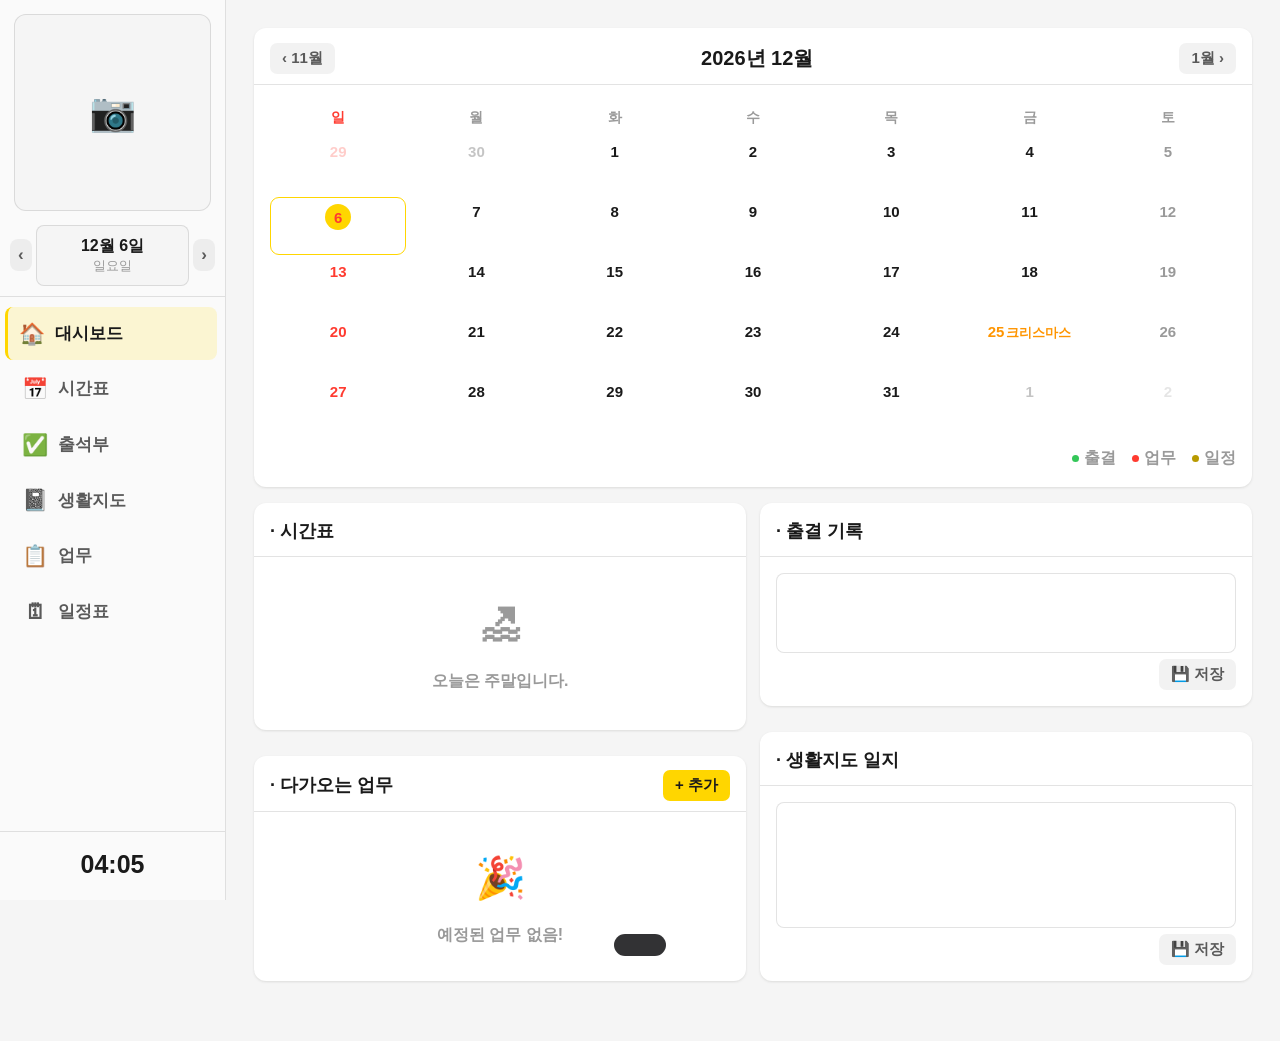
==== teacher-tool.html @ 1e80d4b2 "feat: teacher-tool 대시보드 개선 및 timetable 초기화 기능 추가 - teacher-tool.html: 무채색 + 노란 포인트 컬러 디자인 시스템 적용 - t" ====
<!DOCTYPE html>
<html lang="ko">
<head>
  <meta charset="UTF-8">
  <meta name="viewport" content="width=device-width, initial-scale=1.0">
  <title>선생님 도구 — 올인원 교사 업무 보조</title>
  <style>
    /* ═══ FONTS ═══ */
    @font-face {
      font-family: 'Binggrae';
      src: local('Binggrae Bold'), local('빙그레 Bold'), local('빙그레체 Bold');
      font-weight: 700; font-style: normal; font-display: swap;
    }

    /* ═══ RESET + BASE ═══ */
    *, *::before, *::after { box-sizing: border-box; margin: 0; padding: 0; }
    :root {
      --accent:      #FFD600;           /* vivid yellow — primary accent */
      --accent-dark: #B89A00;           /* darker yellow for text on light bg */
      --accent-text: #1A1A1A;           /* text on yellow background */
      --accent-mid:  rgba(255,214,0,0.16);
      --accent-soft: rgba(255,214,0,0.10);
      --ios-blue:   #007AFF;
      --ios-green:  #34C759;
      --ios-orange: #FF9500;
      --ios-red:    #FF3B30;
      --ios-purple: #AF52DE;
      --ios-teal:   #30B0C7;
      --ios-gray:   #8E8E93;
      --ios-gray2:  #AEAEB2;
      --ios-gray3:  #C7C7CC;
      --bg-page:    #F5F5F5;
      --bg-card:    #FFFFFF;
      --bg-sidebar: #FAFAFA;
      --bg-input:   rgba(0,0,0,0.05);
      --text-primary:   #1A1A1A;
      --text-secondary: #5A5A5A;
      --text-muted:     #9A9A9A;
      --border: rgba(0,0,0,0.11);
      --shadow-sm: 0 1px 3px rgba(55,53,47,0.08), 0 1px 2px rgba(55,53,47,0.05);
      --shadow-md: 0 4px 16px rgba(55,53,47,0.08), 0 1px 4px rgba(55,53,47,0.05);
      --shadow-lg: 0 8px 32px rgba(55,53,47,0.12), 0 2px 8px rgba(55,53,47,0.06);
      --radius-sm: 8px;
      --radius-md: 12px;
      --radius-lg: 16px;
      --transition: 0.2s ease;
      --sidebar-w: 226px;
      --font: 'HCGothicB', 'HCGothic', '한컴고딕', 'Malgun Gothic', sans-serif;
      --font-nav: 'Binggrae', 'Malgun Gothic', sans-serif;
    }
    body {
      font-family: var(--font); font-size: 18px; font-weight: 700;
      background: var(--bg-page); color: var(--text-primary);
      line-height: 1.6; -webkit-font-smoothing: antialiased;
      overflow-x: hidden;
    }

    /* ═══ LAYOUT ═══ */
    .tt-app { display: flex; min-height: 100vh; }

    /* ─── SIDEBAR ─── */
    .tt-sidebar {
      width: var(--sidebar-w); position: fixed; top: 0; left: 0;
      height: 100vh; background: var(--bg-sidebar);
      border-right: 1px solid var(--border);
      display: flex; flex-direction: column; z-index: 100; overflow-y: auto;
    }
    .tt-sidebar::-webkit-scrollbar { width: 4px; }
    .tt-sidebar::-webkit-scrollbar-thumb { background: var(--ios-gray3); border-radius: 2px; }

    /* ─── SIDEBAR PHOTO ─── */
    .tt-sidebar-photo-wrap { padding: 14px 14px 0; }
    .tt-sidebar-photo {
      width: 100%; aspect-ratio: 1/1;
      border-radius: var(--radius-md); overflow: hidden; cursor: pointer;
      background: var(--bg-page); border: 1.5px solid var(--border);
      display: flex; align-items: center; justify-content: center;
      transition: border-color var(--transition);
    }
    .tt-sidebar-photo:hover { border-color: rgba(255,214,0,0.7); }
    .tt-sidebar-photo img  { width: 100%; height: 100%; object-fit: cover; display: block; }
    .tt-sidebar-photo-ph   { font-size: 38px; user-select: none; }

    /* ─── SIDEBAR DATE NAV ─── */
    .tt-sidebar-date-wrap { padding:14px 10px 10px; border-bottom:1px solid var(--border); position:relative; }
    .tt-sidebar-date-row  { display:flex; align-items:center; gap:4px; }
    .tt-sidebar-date-pill {
      flex:1; text-align:center; padding:9px 4px; border-radius:var(--radius-sm);
      background:var(--bg-page); border:1.5px solid var(--border);
      cursor:pointer; user-select:none; font-size:16px; font-weight:700; line-height:1.4;
      transition:background var(--transition), border-color var(--transition);
    }
    .tt-sidebar-date-pill:hover { background:var(--accent-soft); border-color:rgba(255,214,0,0.6); }
    .tt-sidebar-date-pill .day-sub { font-size:13px; font-weight:400; color:var(--text-muted); display:block; }
    .tt-sidebar-today-btn {
      display:block; width:100%; margin-top:7px; padding:5px 0;
      text-align:center; font-size:14px; font-weight:700; color:var(--accent-text);
      border:none; background:var(--accent); cursor:pointer; font-family:var(--font);
      border-radius:var(--radius-sm); transition:filter var(--transition);
    }
    .tt-sidebar-today-btn:hover { filter:brightness(0.92); }

    .tt-nav { list-style: none; padding: 8px 0; flex: 1; }
    .tt-nav-item {
      display: flex; align-items: center; gap: 10px;
      padding: 10px 14px; margin: 2px 8px; border-radius: var(--radius-sm);
      cursor: pointer; font-size: 17px; font-weight: 700;
      font-family: var(--font-nav);
      color: var(--text-secondary); user-select: none;
      transition: background var(--transition), color var(--transition);
    }
    .tt-nav-item:hover { background: rgba(0,0,0,0.05); }
    .tt-nav-item.active { background: var(--accent-mid); color: var(--accent-text); font-weight: 700; border-left: 3px solid var(--accent); margin-left: 5px; padding-left: 11px; }
    .tt-nav-icon { font-size: 21px; width: 26px; text-align: center; flex-shrink: 0; font-family: sans-serif; }
    .tt-sidebar-footer {
      padding: 12px 16px; border-top: 1px solid var(--border);
      display: flex; flex-direction: column; gap: 4px;
    }
    .tt-clock { font-size: 25px; font-weight: 700; text-align: center; font-variant-numeric: tabular-nums; }
    .tt-today-badge { font-size: 15px; color: var(--text-muted); text-align: center; }

    /* ─── MAIN ─── */
    .tt-main {
      margin-left: var(--sidebar-w); flex: 1;
      padding: 28px 28px 60px; min-height: 100vh;
    }
    .tt-section { display: none; }
    .tt-section.active { display: block; animation: secIn 0.18s ease; }
    @keyframes secIn { from { opacity: 0; transform: translateY(8px); } to { opacity: 1; transform: none; } }

    /* ═══ TYPOGRAPHY ═══ */
    .tt-page-title { font-size: 31px; font-weight: 700; letter-spacing: -0.5px; margin-bottom: 4px; }
    .tt-page-sub   { font-size: 17px; color: var(--text-muted); margin-bottom: 22px; }

    /* ═══ CARDS ═══ */
    .tt-card { background: var(--bg-card); border-radius: var(--radius-md); box-shadow: var(--shadow-sm); overflow: hidden; }
    .tt-card + .tt-card { margin-top: 12px; }
    .tt-card-header {
      display: flex; align-items: center; justify-content: space-between;
      padding: 14px 16px 10px; border-bottom: 1px solid var(--border);
    }
    .tt-card-title { font-size: 18px; font-weight: 700; display: flex; align-items: center; gap: 6px; }
    .tt-card-body  { padding: 16px; }

    /* ─── STAT CARDS ─── */
    .tt-stat-grid { display: grid; grid-template-columns: repeat(4,1fr); gap: 12px; margin-bottom: 16px; }
    .tt-stat-card {
      background: var(--bg-card); border-radius: var(--radius-md);
      box-shadow: var(--shadow-sm); padding: 16px;
      position: relative; overflow: hidden;
    }
    .tt-stat-card::before {
      content: ''; position: absolute; top: 0; left: 0;
      width: 4px; height: 100%; background: var(--accent, var(--ios-blue));
      border-radius: 4px 0 0 4px;
    }
    .tt-stat-value { font-size: 33px; font-weight: 700; line-height: 1.1; }
    .tt-stat-label { font-size: 15px; color: var(--text-muted); margin-top: 4px; }

    /* ═══ GRIDS ═══ */
    .tt-grid-2 { display: grid; grid-template-columns: 1fr 1fr; gap: 14px; margin-bottom: 14px; }

    /* ═══ BUTTONS ═══ */
    .tt-btn {
      display: inline-flex; align-items: center; justify-content: center; gap: 5px;
      border: none; border-radius: var(--radius-sm); padding: 9px 18px;
      font-size: 17px; font-weight: 700; font-family: var(--font);
      cursor: pointer; white-space: nowrap; text-decoration: none;
      transition: filter var(--transition), transform 0.1s;
    }
    .tt-btn:hover  { filter: brightness(0.92); }
    .tt-btn:active { transform: scale(0.97); }
    .tt-btn--primary  { background: var(--accent);   color: var(--accent-text); }
    .tt-btn--danger   { background: var(--ios-red);  color: #fff; }
    .tt-btn--ghost    { background: var(--bg-input); color: var(--text-secondary); }
    .tt-btn--text     { background: transparent; color: var(--text-secondary); padding: 4px 8px; font-weight: 600; }
    .tt-btn--sm       { padding: 6px 12px; font-size: 15px; border-radius: 7px; }
    .tt-btn--icon     { padding: 7px 10px; border-radius: var(--radius-sm); }

    /* ═══ BADGES ═══ */
    .tt-badge { display: inline-flex; align-items: center; padding: 3px 10px; border-radius: 20px; font-size: 15px; font-weight: 700; }
    .tt-badge--blue   { background: var(--accent-mid); color: var(--accent-dark); }
    .tt-badge--green  { background: rgba(52,199,89,0.14); color: #1a7a36; }
    .tt-badge--orange { background: rgba(255,149,0,0.15); color: #8a4d00; }
    .tt-badge--red    { background: rgba(255,59,48,0.13); color: #b02020; }
    .tt-badge--gray   { background: rgba(142,142,147,0.15); color: #555; }
    .tt-badge--purple { background: rgba(175,82,222,0.13); color: #7030a8; }

    /* ═══ INPUTS ═══ */
    .tt-input, .tt-textarea, .tt-select {
      width: 100%; border: 1.5px solid var(--border); border-radius: var(--radius-sm);
      padding: 11px 14px; font-size: 18px; font-family: var(--font); font-weight: 700;
      color: var(--text-primary); background: var(--bg-card); outline: none;
      transition: border-color var(--transition), box-shadow var(--transition);
    }
    .tt-input:focus, .tt-textarea:focus, .tt-select:focus {
      border-color: var(--accent);
      box-shadow: 0 0 0 3px rgba(255,214,0,0.28);
    }
    .tt-textarea { resize: vertical; min-height: 80px; line-height: 1.6; }
    .tt-form-group { margin-bottom: 14px; }
    .tt-form-group:last-child { margin-bottom: 0; }
    .tt-form-label { display: block; font-size: 16px; font-weight: 700; color: var(--text-secondary); margin-bottom: 5px; }
    .tt-form-row   { display: flex; gap: 10px; }
    .tt-form-row .tt-form-group { flex: 1; }
    .tt-divider { border: none; border-top: 1px solid var(--border); margin: 14px 0; }

    /* ═══ EMPTY STATE ═══ */
    .tt-empty {
      display: flex; flex-direction: column; align-items: center;
      justify-content: center; gap: 10px; padding: 40px 20px;
      color: var(--text-muted); text-align: center;
    }
    .tt-empty-icon { font-size: 41px; }
    .tt-empty-text { font-size: 16px; line-height: 1.6; }

    /* ═══ TABLE ═══ */
    .tt-table { width: 100%; border-collapse: collapse; }
    .tt-table th, .tt-table td { padding: 11px 14px; text-align: left; border-bottom: 1px solid var(--border); font-size: 17px; }
    .tt-table th { font-weight: 700; color: var(--text-muted); font-size: 15px; text-transform: uppercase; letter-spacing: 0.4px; background: rgba(55,53,47,0.03); }
    .tt-table tbody tr:last-child td { border-bottom: none; }

    /* ═══ TOAST ═══ */
    .tt-toast {
      position: fixed; bottom: 24px; left: 50%;
      transform: translateX(-50%) translateY(80px);
      background: rgba(28,28,30,0.9); color: #fff;
      padding: 11px 26px; border-radius: 24px; font-size: 17px; font-weight: 700;
      transition: transform 0.28s cubic-bezier(0.34,1.56,0.64,1);
      z-index: 9999; pointer-events: none; white-space: nowrap;
      backdrop-filter: blur(10px);
    }
    .tt-toast.show    { transform: translateX(-50%) translateY(0); }
    .tt-toast.success { background: rgba(52,199,89,0.92); }
    .tt-toast.danger  { background: rgba(255,59,48,0.92); }

    /* ═══ MODAL ═══ */
    .tt-modal-overlay {
      position: fixed; inset: 0; background: rgba(0,0,0,0.45);
      display: flex; align-items: center; justify-content: center; z-index: 1000;
      backdrop-filter: blur(4px); animation: ovIn 0.15s ease;
    }
    @keyframes ovIn { from { opacity: 0; } to { opacity: 1; } }
    .tt-modal-box {
      background: var(--bg-card); border-radius: var(--radius-lg);
      width: min(92vw, 500px); max-height: 88vh; overflow-y: auto;
      box-shadow: var(--shadow-lg);
      animation: mIn 0.2s cubic-bezier(0.34,1.56,0.64,1);
    }
    @keyframes mIn { from { opacity:0; transform: scale(0.94) translateY(12px); } to { opacity:1; transform: none; } }
    .tt-modal-box::-webkit-scrollbar { width: 5px; }
    .tt-modal-box::-webkit-scrollbar-thumb { background: var(--ios-gray3); border-radius: 3px; }
    .tt-modal-head {
      display: flex; align-items: center; justify-content: space-between;
      padding: 18px 20px 14px; border-bottom: 1px solid var(--border);
      position: sticky; top: 0; background: var(--bg-card); z-index: 1;
      border-radius: var(--radius-lg) var(--radius-lg) 0 0;
    }
    .tt-modal-title { font-size: 20px; font-weight: 700; }
    .tt-modal-close {
      width: 28px; height: 28px; border-radius: 50%; border: none;
      background: var(--bg-input); color: var(--text-secondary);
      font-size: 17px; cursor: pointer; display: flex; align-items: center; justify-content: center;
      transition: background var(--transition); font-family: var(--font);
    }
    .tt-modal-close:hover { background: var(--ios-gray3); }
    .tt-modal-body { padding: 20px; }
    .tt-modal-foot {
      display: flex; gap: 8px; padding: 14px 20px;
      border-top: 1px solid var(--border);
      border-radius: 0 0 var(--radius-lg) var(--radius-lg);
      background: rgba(242,242,247,0.8);
    }
    .tt-modal-foot .tt-btn { flex: 1; padding: 10px; }

    /* ═══ DASHBOARD ═══ */
    .tt-dash-header {
      display: flex; align-items: flex-end; justify-content: space-between;
      margin-bottom: 22px; padding-bottom: 18px; border-bottom: 1px solid var(--border);
      flex-wrap: wrap; gap: 12px;
    }
    .tt-greeting     { font-size: 27px; font-weight: 700; margin-bottom: 3px; }
    .tt-date-str     { font-size: 17px; color: var(--text-muted); }
    .tt-dash-clock   { font-size: 45px; font-weight: 700; font-variant-numeric: tabular-nums; letter-spacing: -1px; }
    .tt-period-pills { display: flex; gap: 6px; flex-wrap: wrap; }
    .tt-period-pill  {
      display: flex; flex-direction: column; align-items: center;
      padding: 6px 10px; border-radius: 10px; background: var(--bg-page);
      min-width: 54px; gap: 2px; border: 1.5px solid var(--border);
      transition: all var(--transition);
    }
    .tt-period-pill.current { background: var(--accent); border-color: var(--accent); color: var(--accent-text); box-shadow: 0 2px 8px rgba(255,214,0,0.35); }
    .tt-period-pill.past    { opacity: 0.42; }
    .tt-period-num  { font-size: 16px; font-weight: 600; color: var(--text-muted); }
    .tt-period-pill.current .tt-period-num { color: rgba(255,255,255,0.75); }
    .tt-period-subj { font-size: 17px; font-weight: 700; }

    /* ─── DASHBOARD TIMETABLE GRID ─── */
    .tt-dash-tt { display: grid; grid-template-columns: repeat(7, 1fr); gap: 5px; }
    .tt-dash-tt-cell {
      display: flex; flex-direction: column; align-items: center; justify-content: center;
      padding: 8px 3px; border-radius: var(--radius-sm);
      background: var(--bg-page); border: 1.5px solid var(--border);
      gap: 4px; text-align: center; transition: all var(--transition); min-height: 76px;
    }
    .tt-dash-tt-cell.current { background: var(--accent); border-color: var(--accent); color: var(--accent-text); box-shadow: 0 2px 8px rgba(255,214,0,0.35); }
    .tt-dash-tt-cell.past    { opacity: 0.38; }
    .tt-dash-tt-num  { font-size: 13px; font-weight: 600; color: var(--text-muted); line-height: 1; }
    .tt-dash-tt-cell.current .tt-dash-tt-num { color: rgba(26,26,26,0.6); }
    .tt-dash-tt-subj { font-size: 15px; font-weight: 700; line-height: 1.2; word-break: keep-all; }
    .tt-week-cols   { display: grid; grid-template-columns: repeat(5,1fr); gap: 8px; }
    .tt-week-col    { background: var(--bg-page); border-radius: var(--radius-sm); padding: 8px; min-height: 60px; }
    .tt-week-col-lbl{ font-size: 14px; font-weight: 600; color: var(--text-muted); margin-bottom: 5px; text-align: center; }
    .tt-week-col.today .tt-week-col-lbl { color: var(--accent-dark); font-weight: 700; }
    .tt-ev-chip     { font-size: 14px; padding: 4px 8px; border-radius: 5px; margin-bottom: 3px; font-weight: 500; white-space: nowrap; overflow: hidden; text-overflow: ellipsis; }

    /* ─── MONTH NAV + CALENDAR ─── */
    .tt-month-nav { display:flex; align-items:center; justify-content:space-between; margin-bottom:12px; }
    .tt-month-nav-cur { font-size:20px; font-weight:700; }
    .tt-mcal-head { display:grid; grid-template-columns:repeat(5,1fr); gap:3px; margin-bottom:4px; }
    .tt-mcal-hdr  { text-align:center; font-size:14px; font-weight:700; color:var(--text-muted); padding:3px 0; }
    .tt-mcal-week { display:grid; grid-template-columns:repeat(5,1fr); gap:3px; margin-bottom:3px; }
    .tt-mcal-day  {
      aspect-ratio:1; display:flex; flex-direction:column; align-items:center; justify-content:center;
      border-radius:var(--radius-sm); border:1.5px solid transparent; cursor:pointer;
      background:var(--bg-page); gap:3px; transition:all 0.13s;
    }
    .tt-mcal-day:hover:not(.out-month):not(.holiday) { border-color:rgba(255,214,0,0.6); background:var(--accent-soft); }
    .tt-mcal-day.selected { border-color:var(--accent); background:var(--accent-mid); color:var(--accent-text); font-weight:700; }
    .tt-mcal-day.has-entry { background:rgba(52,199,89,0.14); }
    .tt-mcal-day.has-entry.selected { border-color:var(--ios-green); background:rgba(52,199,89,0.24); color:#186b32; }
    .tt-mcal-day.today:not(.selected) { border-color:var(--accent); }
    .tt-mcal-day.holiday { background:rgba(255,149,0,0.09); cursor:default; }
    .tt-mcal-day.holiday:hover { border-color:transparent; }
    .tt-mcal-day.out-month { background:transparent; border-color:transparent; cursor:default; }
    .tt-mcal-day.out-month:hover { background:transparent; border-color:transparent; }
    .tt-mcal-day-num  { font-size:16px; font-weight:600; line-height:1; }
    .tt-mcal-hol-txt  { font-size:12px; color:var(--ios-orange); font-weight:500; }
    .tt-mcal-dot      { width:6px; height:6px; border-radius:50%; background:var(--ios-green); }
    .tt-mcal-day.has-entry.selected .tt-mcal-dot { background:#186b32; }
    .tt-mcal-summary  { font-size:14px; color:var(--text-muted); margin-top:6px; text-align:right; }

    /* ─── DASH DATE PICKER ─── */
    .tt-dash-date-nav  { display:flex; align-items:center; gap:8px; position:relative; }
    .tt-dash-date-pill {
      display:inline-flex; align-items:center; gap:5px;
      padding:6px 14px; border-radius:20px; border:1.5px solid var(--border);
      background:var(--bg-card); font-size:17px; font-weight:700;
      cursor:pointer; user-select:none; box-shadow:var(--shadow-sm);
      transition:background var(--transition);
    }
    .tt-dash-date-pill:hover { background:var(--bg-page); }
    .tt-minical {
      position:absolute; top:calc(100% + 8px); left:50%; transform:translateX(-50%);
      background:var(--bg-card); border-radius:var(--radius-md);
      box-shadow:var(--shadow-lg); padding:14px 12px; z-index:500; min-width:264px;
      border:1px solid var(--border); animation:mIn 0.15s ease;
    }
    .tt-minical-hdr  { display:flex; align-items:center; justify-content:space-between; margin-bottom:10px; }
    .tt-minical-month{ font-size:17px; font-weight:700; }
    .tt-minical-grid { display:grid; grid-template-columns:repeat(7,1fr); gap:2px; }
    .tt-minical-wday { font-size:13px; font-weight:600; color:var(--text-muted); text-align:center; padding:4px 0; }
    .tt-minical-wday:first-child { color:var(--ios-red); }
    .tt-minical-wday:last-child  { color:var(--text-muted); }
    .tt-minical-day  {
      aspect-ratio:1; display:flex; align-items:center; justify-content:center;
      border-radius:50%; cursor:pointer; font-size:15px; font-weight:500;
      transition:background 0.12s;
    }
    .tt-minical-day:hover:not(.tm-today):not(.mc-sel) { background:var(--bg-page); }
    .tt-minical-day.tm-today { background:var(--accent); color:var(--accent-text) !important; }
    .tt-minical-day.mc-sel:not(.tm-today) { background:var(--accent-mid); color:var(--accent-dark); font-weight:700; }
    .tt-minical-day.other-m { opacity:0.38; }
    .tt-minical-day.day-sun { color:var(--ios-red); }
    .tt-minical-day.day-sat { color:var(--text-muted); }

    /* ═══ DASHBOARD MONTH CALENDAR ═══ */
    .tt-dash-cal-head { display:grid; grid-template-columns:repeat(7,1fr); gap:2px; margin-bottom:4px; }
    .tt-dash-cal-wday { text-align:center; font-size:14px; font-weight:700; color:var(--text-muted); padding:5px 0; }
    .tt-dash-cal-wday:first-child { color:var(--ios-red); }
    .tt-dash-cal-wday:last-child  { color:var(--text-muted); }
    .tt-dash-cal-body { display:grid; grid-template-columns:repeat(7,1fr); gap:2px; }
    .tt-dash-cal-day  {
      min-height:58px; padding:6px 4px; border-radius:9px; cursor:pointer;
      border:1.5px solid transparent; transition:all 0.12s;
      display:flex; flex-direction:column; align-items:center; gap:3px;
    }
    .tt-dash-cal-day:hover:not(.other-month) { background:rgba(0,0,0,0.04); border-color:rgba(0,0,0,0.10); }
    .tt-dash-cal-day.today { border-color:var(--accent); }
    .tt-dash-cal-day.today .tt-dash-cal-num { background:var(--accent); color:var(--accent-text); border-radius:50%; width:26px; height:26px; display:inline-flex; align-items:center; justify-content:center; }
    .tt-dash-cal-day.selected:not(.today) { background:var(--accent-mid); border-color:rgba(255,214,0,0.55); }
    .tt-dash-cal-day.other-month { opacity:0.25; cursor:default; }
    .tt-dash-cal-day.holiday .tt-dash-cal-num { color:var(--ios-orange); }
    .tt-dash-cal-day.day-sun .tt-dash-cal-num { color:var(--ios-red); }
    .tt-dash-cal-day.day-sat .tt-dash-cal-num { color:var(--text-muted); }
    .tt-dash-cal-num  { font-size:15px; font-weight:700; line-height:1; }
    .tt-dash-cal-hol  { font-size:13px; color:var(--ios-orange); margin-left:2px; }
    .tt-dash-cal-dots { display:flex; gap:3px; align-items:center; }
    .tt-dash-cal-dot  { width:7px; height:7px; border-radius:50%; flex-shrink:0; }
    .dot-att   { background:var(--ios-green); }
    .dot-duty  { background:var(--ios-red); }
    .dot-ev    { background:var(--accent-dark); }
    .tt-dash-cal-legend { display:flex; gap:16px; margin-top:10px; font-size:16px; color:var(--text-muted); justify-content:flex-end; align-items:center; }
    .tt-dash-cal-legend > span { display:flex; align-items:center; gap:5px; }

    /* ═══ TIMETABLE ═══ */
    .tt-tt-grid { width: 100%; border-collapse: collapse; }
    .tt-tt-grid th, .tt-tt-grid td { border: 1px solid var(--border); padding: 9px 7px; text-align: center; font-size: 16px; font-weight: 600; }
    .tt-tt-grid th   { background: #1a3a5c; color: #fff; font-size: 15px; }
    .tt-tt-grid .tt-tt-period { background: rgba(0,0,0,0.03); color: var(--text-secondary); font-size: 14px; width: 64px; font-weight: 500; }
    .tt-tt-grid td.hol { background: #FFF9C4; }
    .tt-tt-grid th.hol { background: #d4af30; color: #3a2800; }
    .tt-tt-grid th.cur { background: #1a3a5c !important; }

    /* ═══ ATTENDANCE ═══ */
    .tt-att-nav { display: flex; align-items: center; gap: 12px; margin-bottom: 16px; }
    .tt-att-date-display { font-size: 20px; font-weight: 700; flex: 1; text-align: center; }
    .tt-att-summary { display: flex; gap: 10px; margin-bottom: 16px; flex-wrap: wrap; }
    .tt-att-stat { background: var(--bg-card); border-radius: var(--radius-sm); padding: 10px 14px; box-shadow: var(--shadow-sm); text-align: center; flex: 1; min-width: 60px; }
    .tt-att-stat-val { font-size: 25px; font-weight: 700; }
    .tt-att-stat-lbl { font-size: 14px; color: var(--text-muted); }
    .tt-att-row { display: flex; align-items: center; gap: 10px; padding: 9px 0; border-bottom: 1px solid var(--border); }
    .tt-att-row:last-child { border-bottom: none; }
    .tt-att-num  { width: 28px; height: 28px; border-radius: 50%; background: var(--bg-page); display: flex; align-items: center; justify-content: center; font-size: 14px; font-weight: 700; color: var(--text-muted); flex-shrink: 0; }
    .tt-att-name { flex: 1; font-weight: 600; font-size: 17px; }
    .tt-att-btns { display: flex; gap: 4px; flex-wrap: wrap; }
    .tt-att-btn  {
      padding: 6px 11px; border-radius: 7px; border: 1.5px solid var(--border);
      font-size: 15px; font-weight: 600; cursor: pointer; background: var(--bg-card);
      color: var(--text-muted); font-family: var(--font); transition: all 0.15s;
    }
    .tt-att-btn:hover { filter: brightness(0.93); }
    .tt-att-btn.att-present { border-color: var(--ios-green);  background: rgba(52,199,89,0.1);  color: #1a7a36; }
    .tt-att-btn.att-late    { border-color: var(--ios-orange); background: rgba(255,149,0,0.1);  color: #8a4d00; }
    .tt-att-btn.att-early   { border-color: var(--ios-teal);   background: rgba(48,176,199,0.1); color: #0a6575; }
    .tt-att-btn.att-absent  { border-color: var(--ios-red);    background: rgba(255,59,48,0.1);  color: #b02020; }
    .tt-stu-mgr { background: var(--bg-page); border-radius: var(--radius-md); padding: 16px; margin-top: 14px; border: 1.5px solid var(--border); }
    .tt-stu-mgr-head { display: flex; justify-content: space-between; align-items: center; margin-bottom: 12px; font-size: 17px; font-weight: 700; }

    /* ═══ LIFE GUIDANCE ═══ */
    .tt-lg-layout { display: flex; gap: 14px; min-height: calc(100vh - 200px); }
    .tt-lg-datesidebar { width: 178px; flex-shrink: 0; background: var(--bg-card); border-radius: var(--radius-md); box-shadow: var(--shadow-sm); overflow-y: auto; max-height: calc(100vh - 200px); }
    .tt-lg-datesidebar::-webkit-scrollbar { width: 4px; }
    .tt-lg-datesidebar::-webkit-scrollbar-thumb { background: var(--ios-gray3); border-radius: 2px; }
    .tt-lg-main { flex: 1; display: flex; flex-direction: column; gap: 12px; }
    .tt-lg-date-item { padding: 10px 14px; cursor: pointer; font-size: 16px; border-bottom: 1px solid var(--border); transition: background var(--transition); color: var(--text-secondary); }
    .tt-lg-date-item:hover { background: rgba(0,0,0,0.04); }
    .tt-lg-date-item.active { background: var(--accent-mid); color: var(--accent-dark); font-weight: 600; }
    .tt-lg-date-item.has-entry { color: var(--text-primary); font-weight: 600; }
    .tt-lg-date-preview { font-size: 16px; color: var(--text-muted); margin-top: 2px; font-weight: 400; white-space: nowrap; overflow: hidden; text-overflow: ellipsis; }
    .tt-lg-editor { flex: 1; background: var(--bg-card); border-radius: var(--radius-md); box-shadow: var(--shadow-sm); padding: 18px; display: flex; flex-direction: column; }
    .tt-lg-date-hdr { font-size: 19px; font-weight: 700; margin-bottom: 12px; }
    .tt-lg-ta {
      flex: 1; width: 100%; border: 1.5px solid var(--border); border-radius: var(--radius-sm);
      padding: 15px 17px; font-size: 19px; font-family: var(--font); font-weight: 700; line-height: 1.85;
      resize: vertical; min-height: 260px; background: var(--bg-page); outline: none;
      transition: border-color var(--transition), box-shadow var(--transition);
    }
    .tt-lg-ta:focus { border-color: var(--accent); background: var(--bg-card); box-shadow: 0 0 0 3px rgba(255,214,0,0.28); }
    .tt-lg-chars { font-size: 14px; color: var(--text-muted); text-align: right; margin-top: 4px; }
    .tt-lg-chips { display: flex; gap: 6px; flex-wrap: wrap; padding: 8px 0 0; }
    .tt-lg-chip { padding: 5px 12px; border-radius: 14px; font-size: 15px; font-weight: 600; background: var(--accent-mid); color: var(--accent-dark); cursor: pointer; border: none; font-family: var(--font); transition: background var(--transition); }
    .tt-lg-chip:hover { background: rgba(255,214,0,0.28); }

    /* ═══ DUTIES ═══ */
    .tt-view-pills { display: flex; gap: 6px; margin-bottom: 16px; }
    .tt-view-pill { padding: 8px 20px; border-radius: 20px; font-size: 17px; font-weight: 700; cursor: pointer; border: 1.5px solid var(--border); background: var(--bg-card); color: var(--text-muted); transition: all 0.15s; font-family: var(--font); }
    .tt-view-pill.active { background: var(--accent); border-color: var(--accent); color: var(--accent-text); }
    .tt-task-card { background: var(--bg-card); border-radius: var(--radius-md); box-shadow: var(--shadow-sm); padding: 14px 16px; margin-bottom: 10px; display: flex; align-items: flex-start; gap: 12px; transition: box-shadow var(--transition); }
    .tt-task-card:hover { box-shadow: var(--shadow-md); }
    .tt-task-card.done { opacity: 0.52; }
    .tt-task-card.done .tt-task-title { text-decoration: line-through; color: var(--text-muted); }
    .tt-task-check { width: 22px; height: 22px; border-radius: 50%; border: 2px solid var(--ios-gray3); flex-shrink: 0; margin-top: 1px; cursor: pointer; display: flex; align-items: center; justify-content: center; transition: all 0.15s; background: #fff; }
    .tt-task-card.done .tt-task-check { background: var(--ios-green); border-color: var(--ios-green); }
    .tt-task-body { flex: 1; }
    .tt-task-title  { font-size: 18px; font-weight: 700; margin-bottom: 3px; }
    .tt-task-detail { font-size: 16px; color: var(--text-muted); margin-bottom: 6px; line-height: 1.5; }
    .tt-task-meta   { display: flex; gap: 6px; align-items: center; flex-wrap: wrap; }
    .tt-task-actions{ display: flex; gap: 4px; flex-shrink: 0; }
    .tt-weekly-grid { display: grid; grid-template-columns: repeat(5,1fr); gap: 10px; }
    .tt-weekly-col  { background: var(--bg-card); border-radius: var(--radius-md); box-shadow: var(--shadow-sm); padding: 12px; min-height: 180px; }
    .tt-weekly-col-hdr { font-size: 15px; font-weight: 700; text-align: center; padding-bottom: 8px; border-bottom: 1px solid var(--border); margin-bottom: 8px; color: var(--text-secondary); }
    .tt-weekly-col.today .tt-weekly-col-hdr { color: var(--accent-dark); }
    .tt-weekly-task { font-size: 15px; padding: 6px 9px; border-radius: 6px; margin-bottom: 5px; cursor: pointer; line-height: 1.4; font-weight: 500; }
    .tt-weekly-nav  { display: flex; align-items: center; gap: 14px; margin-bottom: 14px; }
    .tt-weekly-range{ font-size: 18px; font-weight: 700; }

    /* ═══ SCHEDULE ═══ */
    .tt-cal-nav { display: flex; align-items: center; gap: 12px; }
    .tt-cal-month { font-size: 23px; font-weight: 700; }
    .tt-cal-weekdays { display: grid; grid-template-columns: repeat(7,1fr); text-align: center; font-size: 14px; font-weight: 600; color: var(--text-muted); margin-bottom: 4px; }
    .tt-cal-weekdays span:first-child { color: var(--ios-red); }
    .tt-cal-weekdays span:last-child  { color: var(--text-muted); }
    .tt-cal-grid { display: grid; grid-template-columns: repeat(7,1fr); gap: 2px; }
    .tt-cal-day { min-height: 78px; background: var(--bg-card); border-radius: var(--radius-sm); padding: 6px 6px 4px; cursor: pointer; transition: box-shadow var(--transition); border: 1.5px solid transparent; }
    .tt-cal-day:hover { box-shadow: var(--shadow-sm); border-color: rgba(0,0,0,0.1); }
    .tt-cal-day.other-month { opacity: 0.38; }
    .tt-cal-day.today { border-color: var(--accent); }
    .tt-cal-day-num { font-size: 16px; font-weight: 600; margin-bottom: 4px; }
    .tt-cal-day.today .tt-cal-day-num { background: var(--accent); color: var(--accent-text); border-radius: 50%; width: 26px; height: 26px; display: inline-flex; align-items: center; justify-content: center; }
    .tt-cal-day.day-sun .tt-cal-day-num { color: var(--ios-red); }
    .tt-cal-day.day-sat .tt-cal-day-num { color: var(--text-muted); }
    .ev-blue   { background: rgba(0,122,255,0.12); color: #004fa3; }
    .ev-green  { background: rgba(52,199,89,0.15); color: #186b32; }
    .ev-orange { background: rgba(255,149,0,0.15); color: #7a4200; }
    .ev-red    { background: rgba(255,59,48,0.12); color: #8b0000; }
    .ev-purple { background: rgba(175,82,222,0.13); color: #5c1a88; }
    .ev-teal   { background: rgba(48,176,199,0.15); color: #0a6070; }
    .ev-gray   { background: rgba(142,142,147,0.15); color: #555; }

    /* ═══ RESPONSIVE ═══ */
    @media (max-width: 900px) {
      .tt-stat-grid { grid-template-columns: repeat(2,1fr); }
      .tt-grid-2    { grid-template-columns: 1fr; }
      .tt-weekly-grid { grid-template-columns: repeat(2,1fr); }
    }
    @media (max-width: 640px) {
      :root { --sidebar-w: 60px; }
      .tt-nav-label, .tt-today-badge { display: none; }
      .tt-nav-item { justify-content: center; padding: 12px 0; }
      .tt-clock    { font-size: 14px; }
      .tt-sidebar-date-wrap { padding: 10px 4px 8px; }
      .tt-sidebar-date-row { gap: 2px; }
      .tt-sidebar-date-pill { font-size: 12px; padding: 5px 2px; }
      .tt-sidebar-date-pill .day-sub { display: none; }
      .tt-sidebar-today-btn { font-size: 11px; }
      .tt-main  { padding: 14px; }
      .tt-stat-grid { grid-template-columns: repeat(2,1fr); }
      .tt-lg-layout { flex-direction: column; }
      .tt-lg-datesidebar { width: 100%; max-height: 140px; }
      .tt-weekly-grid { grid-template-columns: 1fr 1fr; }
      .tt-cal-day { min-height: 52px; }
    }
  </style>
</head>
<body>
<div class="tt-app">

  <!-- ═══ SIDEBAR ═══ -->
  <nav class="tt-sidebar">
    <div id="sidebarPhotoArea"></div>
    <div id="sidebarDateNav"></div>
    <ul class="tt-nav" id="navList">
      <li class="tt-nav-item active" data-section="dashboard">
        <span class="tt-nav-icon">🏠</span><span class="tt-nav-label">대시보드</span>
      </li>
      <li class="tt-nav-item" data-section="timetable">
        <span class="tt-nav-icon">📅</span><span class="tt-nav-label">시간표</span>
      </li>
      <li class="tt-nav-item" data-section="attendance">
        <span class="tt-nav-icon">✅</span><span class="tt-nav-label">출석부</span>
      </li>
      <li class="tt-nav-item" data-section="lifeguide">
        <span class="tt-nav-icon">📓</span><span class="tt-nav-label">생활지도</span>
      </li>
      <li class="tt-nav-item" data-section="duties">
        <span class="tt-nav-icon">📋</span><span class="tt-nav-label">업무</span>
      </li>
      <li class="tt-nav-item" data-section="schedule">
        <span class="tt-nav-icon">🗓</span><span class="tt-nav-label">일정표</span>
      </li>
    </ul>
    <div class="tt-sidebar-footer">
      <div class="tt-clock" id="sidebarClock"></div>
      <div class="tt-today-badge" id="sidebarDate"></div>
    </div>
  </nav>

  <!-- ═══ MAIN ═══ -->
  <main class="tt-main">
    <section id="sec-dashboard"  class="tt-section active"><div id="dash-root"></div></section>
    <section id="sec-timetable"  class="tt-section"><div id="tt-root"></div></section>
    <section id="sec-attendance" class="tt-section"><div id="att-root"></div></section>
    <section id="sec-lifeguide"  class="tt-section"><div id="lg-root"></div></section>
    <section id="sec-duties"     class="tt-section"><div id="duties-root"></div></section>
    <section id="sec-schedule"   class="tt-section"><div id="sched-root"></div></section>
  </main>
</div>

<!-- ═══ MODAL ═══ -->
<div class="tt-modal-overlay" id="modalOverlay" style="display:none" onclick="onOverlayBg(event)">
  <div class="tt-modal-box" id="modalBox"></div>
</div>

<div class="tt-toast" id="toast"></div>

<script>
// ═══════════════════════════════════════════════
//  CONSTANTS
// ═══════════════════════════════════════════════
const PERIODS     = ['1교시','2교시','3교시','4교시','5교시','6교시','7교시'];
const DAY_SHORT   = ['월','화','수','목','금'];
const DAY_FULL    = ['일','월','화','수','목','금','토'];
const EVENT_COLORS= ['blue','green','orange','red','purple','teal'];
const PRI_LABEL   = { high:'높음', normal:'보통', low:'낮음' };

const PERIOD_TIMES = [
  { s:'08:30', e:'09:30' }, { s:'09:30', e:'10:25' }, { s:'10:25', e:'11:20' },
  { s:'11:20', e:'12:15' }, { s:'12:15', e:'14:05' }, { s:'14:05', e:'15:00' },
  { s:'15:00', e:'15:55' },
];

const HOLIDAYS = {
  '2026-10-09':'한글날', '2026-12-25':'크리스마스', '2027-01-01':'신정',
};

const WEEKS = [
  { label:'8월 1주', dates:['2026-08-17','2026-08-18','2026-08-19','2026-08-20','2026-08-21'] },
  { label:'8월 2주', dates:['2026-08-24','2026-08-25','2026-08-26','2026-08-27','2026-08-28'] },
  { label:'9월 1주', dates:['2026-08-31','2026-09-01','2026-09-02','2026-09-03','2026-09-04'] },
  { label:'9월 2주', dates:['2026-09-07','2026-09-08','2026-09-09','2026-09-10','2026-09-11'] },
  { label:'9월 3주', dates:['2026-09-14','2026-09-15','2026-09-16','2026-09-17','2026-09-18'] },
  { label:'9월 4주', dates:['2026-09-21','2026-09-22','2026-09-23','2026-09-24','2026-09-25'] },
  { label:'9월 5주', dates:['2026-09-28','2026-09-29','2026-09-30','2026-10-01','2026-10-02'] },
  { label:'10월 1주', dates:['2026-10-05','2026-10-06','2026-10-07','2026-10-08','2026-10-09'] },
  { label:'10월 2주', dates:['2026-10-12','2026-10-13','2026-10-14','2026-10-15','2026-10-16'] },
  { label:'10월 3주', dates:['2026-10-19','2026-10-20','2026-10-21','2026-10-22','2026-10-23'] },
  { label:'10월 4주', dates:['2026-10-26','2026-10-27','2026-10-28','2026-10-29','2026-10-30'] },
  { label:'11월 1주', dates:['2026-11-02','2026-11-03','2026-11-04','2026-11-05','2026-11-06'] },
  { label:'11월 2주', dates:['2026-11-09','2026-11-10','2026-11-11','2026-11-12','2026-11-13'] },
  { label:'11월 3주', dates:['2026-11-16','2026-11-17','2026-11-18','2026-11-19','2026-11-20'] },
  { label:'11월 4주', dates:['2026-11-23','2026-11-24','2026-11-25','2026-11-26','2026-11-27'] },
  { label:'12월 1주', dates:['2026-11-30','2026-12-01','2026-12-02','2026-12-03','2026-12-04'] },
  { label:'12월 2주', dates:['2026-12-07','2026-12-08','2026-12-09','2026-12-10','2026-12-11'] },
  { label:'12월 3주', dates:['2026-12-14','2026-12-15','2026-12-16','2026-12-17','2026-12-18'] },
  { label:'12월 4주', dates:['2026-12-21','2026-12-22','2026-12-23','2026-12-24','2026-12-25'] },
  { label:'12월 5주', dates:['2026-12-28','2026-12-29','2026-12-30','2026-12-31','2027-01-01'] },
  { label:'1월 1주',  dates:['2027-01-04','2027-01-05','2027-01-06','2027-01-07','2027-01-08'] },
  { label:'1월 2주',  dates:['2027-01-11','2027-01-12','2027-01-13','2027-01-14','2027-01-15'] },
];

const SK_TT    = 'school_timetable_2026_2nd'; // READ-ONLY
const SK_ATT   = 'tt_attendance_v2'; // free-text diary (v2)
const SK_LG    = 'tt_lifeguide_v1';
const SK_DU    = 'tt_duties_v1';
const SK_SC    = 'tt_schedule_v1';
const SK_UI    = 'tt_ui_state_v1';
const SK_PHOTO = 'tt_profile_photo';

// ═══════════════════════════════════════════════
//  UTILITIES
// ═══════════════════════════════════════════════
function esc(s) {
  return String(s).replace(/&/g,'&amp;').replace(/"/g,'&quot;').replace(/</g,'&lt;').replace(/>/g,'&gt;');
}
function genId() {
  try { return crypto.randomUUID(); }
  catch { return Math.random().toString(36).slice(2)+Date.now().toString(36); }
}
function todayKey() {
  const d=new Date();
  return `${d.getFullYear()}-${pad(d.getMonth()+1)}-${pad(d.getDate())}`;
}
function pad(n) { return String(n).padStart(2,'0'); }
function dateToKey(d) { return `${d.getFullYear()}-${pad(d.getMonth()+1)}-${pad(d.getDate())}`; }
function parseKey(k)  { const [y,m,d]=k.split('-').map(Number); return new Date(y,m-1,d); }
function addDays(k,n) { const d=parseKey(k); d.setDate(d.getDate()+n); return dateToKey(d); }
function isToday(k)   { return k===todayKey(); }
function isWeekend(k) { const dw=parseKey(k).getDay(); return dw===0||dw===6; }
function fmtLong(k) {
  const d=parseKey(k);
  return `${d.getFullYear()}년 ${d.getMonth()+1}월 ${d.getDate()}일 (${DAY_FULL[d.getDay()]})`;
}
function fmtShort(k) {
  const d=parseKey(k);
  return `${d.getMonth()+1}/${d.getDate()}(${DAY_FULL[d.getDay()]})`;
}
function fmtMonth(y,m) { return `${y}년 ${m}월`; }
function weekMon(k) {
  const d=parseKey(k), dw=d.getDay();
  d.setDate(d.getDate()+(dw===0?-6:1-dw));
  return dateToKey(d);
}
function getCurrentPeriodIdx() {
  const n=new Date(), hm=`${pad(n.getHours())}:${pad(n.getMinutes())}`;
  return PERIOD_TIMES.findIndex(p=>hm>=p.s&&hm<p.e);
}
function isPastPeriod(i) {
  const n=new Date(), hm=`${pad(n.getHours())}:${pad(n.getMinutes())}`;
  return hm>=PERIOD_TIMES[i].e;
}
function debounce(fn,ms) { let t; return (...a)=>{ clearTimeout(t); t=setTimeout(()=>fn(...a),ms); }; }
function findCurrentWeekIdx() {
  const t=todayKey();
  let i=WEEKS.findIndex(w=>w.dates.includes(t));
  if (i===-1) i=WEEKS.findIndex(w=>w.dates[0]>=t);
  return Math.max(0, i===-1?WEEKS.length-1:i);
}
function yearMonth(key) { return key.slice(0,7); } // 'YYYY-MM-DD' → 'YYYY-MM'
function prevMonthKey(ym) {
  const [y,m]=ym.split('-').map(Number);
  return m===1?`${y-1}-12`:`${y}-${pad(m-1)}`;
}
function nextMonthKey(ym) {
  const [y,m]=ym.split('-').map(Number);
  return m===12?`${y+1}-01`:`${y}-${pad(m+1)}`;
}
function fmtYM(ym) { const [,m]=ym.split('-').map(Number); return `${m}월`; }
function fmtYMFull(ym) { const [y,m]=ym.split('-').map(Number); return `${y}년 ${m}월`; }

function buildMonthCal(ym, selDate, entries, goFn) {
  const [y,m]=ym.split('-').map(Number);
  const relWeeks=WEEKS.filter(w=>
    w.dates.some(d=>{ const p=d.split('-').map(Number); return p[0]===y&&p[1]===m; })
  );
  const hdr=['월','화','수','목','금'].map(h=>`<div class="tt-mcal-hdr">${h}</div>`).join('');
  if(!relWeeks.length) return `<div class="tt-mcal-head">${hdr}</div><div class="tt-mcal-summary">이 달에 수업일이 없습니다.</div>`;
  let totalDays=0, recordedDays=0;
  const rows=relWeeks.map(w=>{
    const cells=w.dates.map(d=>{
      const p=d.split('-').map(Number);
      if(p[0]!==y||p[1]!==m) return `<div class="tt-mcal-day out-month"></div>`;
      if(HOLIDAYS[d]) return `<div class="tt-mcal-day holiday" title="${HOLIDAYS[d]}"><div class="tt-mcal-day-num">${p[2]}</div><div class="tt-mcal-hol-txt">${HOLIDAYS[d]}</div></div>`;
      totalDays++;
      const has=!!(entries[d]?.trim());
      if(has) recordedDays++;
      const isSel=d===selDate, isT=isToday(d);
      return `<div class="tt-mcal-day${has?' has-entry':''}${isSel?' selected':''}${isT?' today':''}" onclick="${goFn}('${d}')">
        <div class="tt-mcal-day-num">${p[2]}</div>
        ${has?'<div class="tt-mcal-dot"></div>':''}
      </div>`;
    }).join('');
    return `<div class="tt-mcal-week">${cells}</div>`;
  }).join('');
  const summary=`<div class="tt-mcal-summary">총 수업일 ${totalDays}일 · 기록된 날 ${recordedDays}일</div>`;
  return `<div class="tt-mcal-head">${hdr}</div>${rows}${summary}`;
}

// Full 7-column (Sun-Sat) month calendar — used by att/lg sections
function buildFullMonthCal(ym, selDate, entries, goFn) {
  const [y,m]=ym.split('-').map(Number);
  const today=todayKey();
  const wdays=['일','월','화','수','목','금','토'].map(w=>`<div class="tt-dash-cal-wday">${w}</div>`).join('');
  const first=new Date(y,m-1,1), last=new Date(y,m,0);
  const startDow=first.getDay(), days=last.getDate();
  let cells='';
  for(let i=0;i<startDow;i++){
    const d2=new Date(y,m-1,1-(startDow-i)), k=dateToKey(d2), dw=d2.getDay();
    cells+=`<div class="tt-dash-cal-day other-month${dw===0?' day-sun':dw===6?' day-sat':''}" onclick="${goFn}('${k}')"><div class="tt-dash-cal-num">${d2.getDate()}</div></div>`;
  }
  for(let day=1;day<=days;day++){
    const k=`${y}-${pad(m)}-${pad(day)}`, dw=new Date(y,m-1,day).getDay();
    const isHol=!!HOLIDAYS[k], isSel=k===selDate, isT=k===today;
    const hasEntry=!!(entries[k]?.trim());
    const holLabel=isHol?`<span class="tt-dash-cal-hol">${HOLIDAYS[k]}</span>`:'';
    let cls=`tt-dash-cal-day${dw===0?' day-sun':dw===6?' day-sat':''}${isHol?' holiday':''}${isSel?' selected':''}${isT?' today':''}`;
    cells+=`<div class="${cls}" onclick="${goFn}('${k}')">
      <div class="tt-dash-cal-num">${day}${holLabel}</div>
      ${hasEntry?'<div class="tt-dash-cal-dot dot-att"></div>':''}
    </div>`;
  }
  const trail=(startDow+days)%7;
  if(trail>0) for(let i=1;i<=7-trail;i++){
    const d2=new Date(y,m,i), k=dateToKey(d2), dw=d2.getDay();
    cells+=`<div class="tt-dash-cal-day other-month${dw===0?' day-sun':dw===6?' day-sat':''}" onclick="${goFn}('${k}')"><div class="tt-dash-cal-num">${i}</div></div>`;
  }
  const recCount=Object.keys(entries).filter(k=>k.startsWith(ym)&&entries[k]?.trim()).length;
  const summary=`<div class="tt-mcal-summary">기록된 날 ${recCount}일</div>`;
  return `<div class="tt-dash-cal-head">${wdays}</div><div class="tt-dash-cal-body">${cells}</div>${summary}`;
}

// ═══════════════════════════════════════════════
//  STORAGE
// ═══════════════════════════════════════════════
function load(key,fb) {
  try { const r=localStorage.getItem(key); return r?JSON.parse(r):fb; }
  catch { return fb; }
}
function save(key,data) {
  try { localStorage.setItem(key,JSON.stringify(data)); }
  catch { showToast('저장 공간이 부족합니다.','danger'); }
}

// ═══════════════════════════════════════════════
//  STATE
// ═══════════════════════════════════════════════
let ttData = {}, att = {entries:{}}, lg = {entries:{}};
let duties = {tasks:[]}, sched = {events:[]}, ui = {};

function loadAll() {
  ttData  = load(SK_TT, {});
  att     = load(SK_ATT, {entries:{}});
  lg      = load(SK_LG,  {entries:{}});
  duties  = load(SK_DU,  {tasks:[]});
  sched   = load(SK_SC,  {events:[]});
  ui      = load(SK_UI, {
    sec:'dashboard', attDate:todayKey(), lgDate:todayKey(),
    dutiesView:'list', dutiesWeek:weekMon(todayKey()),
    schedY:new Date().getFullYear(), schedM:new Date().getMonth()+1,
    ttWeekIdx:findCurrentWeekIdx(),
    dashDate:todayKey(),
    dashMonth:yearMonth(todayKey()),
    attMonth:yearMonth(todayKey()),
    lgMonth:yearMonth(todayKey()),
  });
}
const saveUI  = ()=>save(SK_UI,ui);
const saveAtt = ()=>save(SK_ATT,att);
const saveLg  = ()=>save(SK_LG,lg);
const saveDu  = ()=>save(SK_DU,duties);
const saveSc  = ()=>save(SK_SC,sched);

// ═══════════════════════════════════════════════
//  TOAST
// ═══════════════════════════════════════════════
let toastTmr=null;
function showToast(msg,type='info') {
  const el=document.getElementById('toast');
  el.textContent=msg; el.className=`tt-toast ${type} show`;
  if(toastTmr) clearTimeout(toastTmr);
  toastTmr=setTimeout(()=>el.classList.remove('show'),2400);
}

// ═══════════════════════════════════════════════
//  MODAL
// ═══════════════════════════════════════════════
function openModal(html) {
  document.getElementById('modalBox').innerHTML=html;
  document.getElementById('modalOverlay').style.display='flex';
}
function closeModal() { document.getElementById('modalOverlay').style.display='none'; }
function onOverlayBg(e) { if(e.target.id==='modalOverlay') closeModal(); }
document.addEventListener('keydown',e=>{ if(e.key==='Escape') closeModal(); });

// ═══════════════════════════════════════════════
//  NAVIGATION
// ═══════════════════════════════════════════════
function navigateTo(id) {
  document.querySelectorAll('.tt-section').forEach(s=>s.classList.remove('active'));
  document.getElementById('sec-'+id).classList.add('active');
  document.querySelectorAll('.tt-nav-item').forEach(el=>el.classList.toggle('active',el.dataset.section===id));
  ui.sec=id; saveUI(); renderSection(id);
}
function renderSection(id) {
  if(id==='dashboard')  renderDash();
  if(id==='timetable')  renderTT();
  if(id==='attendance') renderAtt();
  if(id==='lifeguide')  renderLg();
  if(id==='duties')     renderDuties();
  if(id==='schedule')   renderSched();
}
document.getElementById('navList').addEventListener('click',e=>{
  const item=e.target.closest('.tt-nav-item');
  if(item) navigateTo(item.dataset.section);
});

// ═══════════════════════════════════════════════
//  SIDEBAR CLOCK + DATE NAV
// ═══════════════════════════════════════════════
function tickClock() {
  const n=new Date();
  const el=document.getElementById('sidebarClock');
  if(el) el.textContent=`${pad(n.getHours())}:${pad(n.getMinutes())}`;
}

function renderSidebarPhoto() {
  const wrap=document.getElementById('sidebarPhotoArea'); if(!wrap) return;
  const photo=localStorage.getItem(SK_PHOTO);
  wrap.innerHTML=`
    <div class="tt-sidebar-photo-wrap">
      <div class="tt-sidebar-photo" onclick="sidebarPhotoClick()" title="클릭하여 사진 변경">
        ${photo
          ? `<img src="${photo}" alt="프로필 사진">`
          : `<span class="tt-sidebar-photo-ph">📷</span>`}
      </div>
    </div>`;
}

function sidebarPhotoClick() {
  const inp=document.createElement('input');
  inp.type='file'; inp.accept='image/*';
  inp.onchange=e=>{
    const file=e.target.files[0]; if(!file) return;
    const reader=new FileReader();
    reader.onload=ev=>{
      try {
        localStorage.setItem(SK_PHOTO, ev.target.result);
        renderSidebarPhoto();
      } catch {
        showToast('이미지가 너무 큽니다. 더 작은 이미지를 사용해주세요.','danger');
      }
    };
    reader.readAsDataURL(file);
  };
  inp.click();
}

function renderSidebarDateNav() {
  const wrap=document.getElementById('sidebarDateNav'); if(!wrap) return;
  const date=ui.dashDate||todayKey();
  const isT=isToday(date);
  const d=parseKey(date);
  const monthDay=`${d.getMonth()+1}월 ${d.getDate()}일`;
  const dayName=`${DAY_FULL[d.getDay()]}요일`;
  wrap.innerHTML=`
    <div class="tt-sidebar-date-wrap" id="sidebarDateNavInner">
      <div class="tt-sidebar-date-row">
        <button class="tt-btn tt-btn--ghost tt-btn--icon" onclick="sidebarNav(-1)" style="padding:6px 8px;flex-shrink:0">‹</button>
        <div class="tt-sidebar-date-pill" onclick="toggleSidebarCal(event)">
          ${monthDay}<span class="day-sub">${dayName}</span>
        </div>
        <button class="tt-btn tt-btn--ghost tt-btn--icon" onclick="sidebarNav(1)" style="padding:6px 8px;flex-shrink:0">›</button>
      </div>
      ${!isT?`<button class="tt-sidebar-today-btn" onclick="sidebarGoToday()">오늘로 돌아가기</button>`:''}
    </div>`;
}

let _sbCalY=null, _sbCalM=null;

function sidebarNav(d) {
  const newDate=addDays(ui.dashDate||todayKey(),d);
  ui.dashDate=newDate; ui.dashMonth=yearMonth(newDate); saveUI();
  renderSidebarDateNav();
  if(ui.sec==='dashboard') renderDash();
}
function sidebarGoToday() {
  ui.dashDate=todayKey(); ui.dashMonth=yearMonth(todayKey()); saveUI();
  renderSidebarDateNav();
  if(ui.sec==='dashboard') renderDash();
}
function toggleSidebarCal(e) {
  e.stopPropagation();
  const existing=document.getElementById('sidebarCalPop');
  if(existing) { existing.remove(); return; }
  const d=parseKey(ui.dashDate||todayKey());
  _sbCalY=d.getFullYear(); _sbCalM=d.getMonth()+1;
  renderSidebarCalPopup();
}
function renderSidebarCalPopup() {
  const pill=document.querySelector('.tt-sidebar-date-pill'); if(!pill) return;
  const old=document.getElementById('sidebarCalPop'); if(old) old.remove();
  const pop=document.createElement('div');
  pop.id='sidebarCalPop'; pop.className='tt-minical';
  pop.style.cssText='position:fixed;z-index:600;width:268px;transform:none;left:0;top:0;';
  pop.innerHTML=buildCalHtml(_sbCalY, _sbCalM, 'sidebarPickDate', 'sidebarCalNav');
  pop.addEventListener('click',e=>e.stopPropagation());
  document.body.appendChild(pop);
  const rect=pill.getBoundingClientRect();
  let left=rect.left;
  if(left+268>window.innerWidth-8) left=window.innerWidth-276;
  pop.style.left=`${Math.max(4,left)}px`;
  pop.style.top=`${rect.bottom+6}px`;
}
function sidebarCalNav(d) {
  _sbCalM+=d;
  if(_sbCalM<1){_sbCalY--;_sbCalM=12;}
  if(_sbCalM>12){_sbCalY++;_sbCalM=1;}
  renderSidebarCalPopup();
}
function sidebarPickDate(k) {
  ui.dashDate=k; ui.dashMonth=yearMonth(k); saveUI();
  const pop=document.getElementById('sidebarCalPop'); if(pop) pop.remove();
  renderSidebarDateNav();
  if(ui.sec==='dashboard') renderDash();
}

// ═══════════════════════════════════════════════
//  DASHBOARD
// ═══════════════════════════════════════════════
let _dashCalY=null, _dashCalM=null;

function renderDash() {
  const date = ui.dashDate || todayKey();
  const upcoming=getSortedTasks().slice(0,10);
  const attText=att.entries[date]||'';
  const guideText=lg.entries[date]||'';
  const dashMonth = ui.dashMonth || yearMonth(date);
  const prevDM = prevMonthKey(dashMonth), nextDM = nextMonthKey(dashMonth);

  document.getElementById('dash-root').innerHTML=`
    <div class="tt-card" style="margin-bottom:16px">
      <div class="tt-card-header">
        <button class="tt-btn tt-btn--ghost tt-btn--sm" onclick="dashMonthNav('${prevDM}')">‹ ${fmtYM(prevDM)}</button>
        <div class="tt-month-nav-cur">${fmtYMFull(dashMonth)}</div>
        <button class="tt-btn tt-btn--ghost tt-btn--sm" onclick="dashMonthNav('${nextDM}')">${fmtYM(nextDM)} ›</button>
      </div>
      <div class="tt-card-body">${buildDashMonthCal(dashMonth, date)}</div>
    </div>
    <div style="display:grid;grid-template-columns:1fr 1fr;gap:14px;align-items:stretch">
      <div style="display:flex;flex-direction:column;gap:14px">
        <div class="tt-card">
          <div class="tt-card-header">
            <div class="tt-card-title">· 시간표</div>
          </div>
          <div class="tt-card-body">${buildDashTimetable(date)}</div>
        </div>
        <div class="tt-card" style="flex:1;display:flex;flex-direction:column">
          <div class="tt-card-header">
            <div class="tt-card-title">· 다가오는 업무</div>
            <button class="tt-btn tt-btn--primary tt-btn--sm" onclick="openDutyModal(null)">+ 추가</button>
          </div>
          <div class="tt-card-body" style="flex:1">${buildDashDuties(upcoming)}</div>
        </div>
      </div>
      <div style="display:flex;flex-direction:column;gap:14px">
        <div class="tt-card" style="display:flex;flex-direction:column">
          <div class="tt-card-header">
            <div class="tt-card-title">· 출결 기록</div>
          </div>
          <div class="tt-card-body" style="flex:1;display:flex;flex-direction:column">${buildDashAttEdit(date, attText)}</div>
        </div>
        <div class="tt-card" style="flex:1;display:flex;flex-direction:column">
          <div class="tt-card-header">
            <div class="tt-card-title">· 생활지도 일지</div>
          </div>
          <div class="tt-card-body" style="flex:1;display:flex;flex-direction:column">${buildDashGuideEdit(date, guideText)}</div>
        </div>
      </div>
    </div>`;

  // Attendance textarea auto-save
  const attTa=document.getElementById('dashAttTa');
  if(attTa) {
    const capDate=date;
    const attAutoSave=debounce(txt=>{ attWriteEntryDate(capDate,txt); },700);
    attTa.addEventListener('input',()=>attAutoSave(attTa.value));
  }
  // Lifeguide textarea auto-save
  const lgTa=document.getElementById('dashLgTa');
  if(lgTa) {
    const capturedDate=date;
    const autoSave=debounce(txt=>{ lgWriteEntryDate(capturedDate,txt); },700);
    lgTa.addEventListener('input',()=>autoSave(lgTa.value));
  }
}

function buildDashAttEdit(date, text) {
  return `
    <textarea id="dashAttTa" class="tt-textarea" style="flex:1;min-height:80px;font-size:16px;line-height:1.75;resize:none"
      >${esc(text)}</textarea>
    <div style="display:flex;justify-content:flex-end;gap:6px;margin-top:6px;flex-shrink:0">
      <button class="tt-btn tt-btn--ghost tt-btn--sm" onclick="dashAttSave()">💾 저장</button>
    </div>`;
}

function dashAttSave() {
  const ta=document.getElementById('dashAttTa'); if(!ta) return;
  attWriteEntryDate(ui.dashDate||todayKey(),ta.value);
  showToast('저장되었습니다.','success');
}

function buildDashTimetable(today) {
  if(isWeekend(today)) return `<div class="tt-empty" style="padding:20px"><div class="tt-empty-icon">🏖</div><div class="tt-empty-text">오늘은 주말입니다.</div></div>`;
  if(!Object.keys(ttData).length) return `<div style="font-size:16px;color:var(--text-muted);margin-bottom:10px">시간표 데이터 없음. timetable.html에서 입력하세요.</div><a href="timetable.html" target="_blank" class="tt-btn tt-btn--primary tt-btn--sm">시간표 편집기 열기</a>`;
  const cur=getCurrentPeriodIdx();
  const cells=PERIODS.map((_, i)=>{
    const cell=ttData[`${today}__${i}`];
    const subj=cell?(cell.content||'—'):'—';
    const isCurrent=cur===i, isPast=!isCurrent&&isPastPeriod(i);
    let bgStyle='';
    if(!isCurrent&&cell&&cell.color&&cell.color!=='#FFFFFF') bgStyle=`style="background:${cell.color};border-color:${cell.color}"`;
    const cls=`tt-dash-tt-cell${isCurrent?' current':isPast?' past':''}`;
    return `<div class="${cls}" ${bgStyle}><span class="tt-dash-tt-num">${i+1}교시</span><span class="tt-dash-tt-subj">${esc(subj)}</span></div>`;
  }).join('');
  return `<div class="tt-dash-tt">${cells}</div>`;
}

function getSortedTasks() {
  const t=todayKey();
  return [...duties.tasks].filter(x=>!x.done).sort((a,b)=>{
    if(!a.deadline&&!b.deadline) return 0;
    if(!a.deadline) return 1; if(!b.deadline) return -1;
    return a.deadline<b.deadline?-1:1;
  });
}

function buildDashDuties(tasks) {
  if(!tasks.length) return `<div class="tt-empty" style="padding:18px"><div class="tt-empty-icon">🎉</div><div class="tt-empty-text">예정된 업무 없음!</div></div>`;
  const t=todayKey();
  const items=tasks.map(tk=>{
    const ov=tk.deadline&&tk.deadline<t;
    const soon=!ov&&tk.deadline&&tk.deadline<=addDays(t,3);
    const bcls=ov?'tt-badge--red':soon?'tt-badge--orange':'tt-badge--gray';
    return `<div style="display:flex;align-items:center;gap:6px;padding:7px 9px;border-radius:var(--radius-sm);background:var(--bg-page)">
      <div style="flex:1;font-size:15px;font-weight:600;overflow:hidden;text-overflow:ellipsis;white-space:nowrap;min-width:0">${esc(tk.title)}</div>
      <span class="tt-badge ${bcls}" style="font-size:13px;padding:2px 7px;flex-shrink:0">${tk.deadline?fmtShort(tk.deadline):'기한없음'}</span>
    </div>`;
  }).join('');
  return `<div style="display:grid;grid-template-columns:1fr 1fr;gap:6px">${items}</div>`;
}

function buildDashGuideEdit(date, text) {
  return `
    <textarea id="dashLgTa" class="tt-textarea" style="flex:1;min-height:80px;font-size:16px;line-height:1.75;resize:none"
      >${esc(text)}</textarea>
    <div style="display:flex;justify-content:flex-end;gap:6px;margin-top:6px;flex-shrink:0">
      <button class="tt-btn tt-btn--ghost tt-btn--sm" onclick="dashLgSave()">💾 저장</button>
    </div>`;
}

function buildDashWeek(days) {
  const cols=days.map(day=>{
    const evs=getEventsOnDate(day);
    const d=parseKey(day);
    const isT=isToday(day);
    const evHtml=evs.slice(0,3).map(ev=>`<div class="tt-ev-chip ev-${ev.color}">${esc(ev.title)}</div>`).join('')+(evs.length>3?`<div style="font-size:13px;color:var(--text-muted)">외 ${evs.length-3}건</div>`:'');
    return `<div class="tt-week-col${isT?' today':''}"><div class="tt-week-col-lbl" ${isT?'style="color:var(--accent-dark)"':''}>${d.getDate()}일(${DAY_FULL[d.getDay()]})</div>${evHtml||`<div style="font-size:14px;color:var(--ios-gray3)">없음</div>`}</div>`;
  }).join('');
  return `<div class="tt-week-cols">${cols}</div>`;
}

// ═══════════════════════════════════════════════
//  DASHBOARD — DATE NAV + MINI CALENDAR
// ═══════════════════════════════════════════════
function dashNav(d) {
  const newDate=addDays(ui.dashDate||todayKey(),d);
  ui.dashDate=newDate; ui.dashMonth=yearMonth(newDate); saveUI();
  renderSidebarDateNav(); renderDash();
}
function dashGoToday() {
  ui.dashDate=todayKey(); ui.dashMonth=yearMonth(todayKey()); saveUI();
  renderSidebarDateNav(); renderDash();
}
function dashMonthNav(ym) { ui.dashMonth=ym; saveUI(); renderDash(); }

function toggleDashCal(e) {
  e.stopPropagation();
  const existing=document.getElementById('dashCalPop');
  if(existing) { existing.remove(); return; }
  const date=ui.dashDate||todayKey();
  const d=parseKey(date);
  _dashCalY=d.getFullYear(); _dashCalM=d.getMonth()+1;
  renderDashCal();
}

function renderDashCal() {
  const nav=document.getElementById('dashDateNav');
  if(!nav) return;
  const old=document.getElementById('dashCalPop'); if(old) old.remove();
  const pop=document.createElement('div');
  pop.id='dashCalPop'; pop.className='tt-minical';
  pop.innerHTML=buildDashCalHtml(_dashCalY,_dashCalM);
  pop.addEventListener('click',e=>e.stopPropagation());
  nav.appendChild(pop);
}

// Shared mini-calendar builder: pickFn(dateKey), navFn(delta)
function buildCalHtml(y, m, pickFn, navFn) {
  const selDate=ui.dashDate||todayKey(), today=todayKey();
  const wdays=['일','월','화','수','목','금','토'].map(w=>`<div class="tt-minical-wday">${w}</div>`).join('');
  const first=new Date(y,m-1,1), last=new Date(y,m,0);
  const startDow=first.getDay(), days=last.getDate();
  let cells='';
  for(let i=0;i<startDow;i++){
    const d2=new Date(y,m-1,1-(startDow-i)), k=dateToKey(d2), dw=d2.getDay();
    cells+=`<div class="tt-minical-day other-m${dw===0?' day-sun':dw===6?' day-sat':''}" onclick="${pickFn}('${k}')">${d2.getDate()}</div>`;
  }
  for(let day=1;day<=days;day++){
    const k=`${y}-${pad(m)}-${pad(day)}`, dw=new Date(y,m-1,day).getDay();
    const cls=(k===today?' tm-today':'')+(k===selDate&&k!==today?' mc-sel':'')+(dw===0?' day-sun':dw===6?' day-sat':'');
    cells+=`<div class="tt-minical-day${cls}" onclick="${pickFn}('${k}')">${day}</div>`;
  }
  const trail=(startDow+days)%7;
  if(trail>0) for(let i=1;i<=7-trail;i++){
    const d2=new Date(y,m,i), k=dateToKey(d2), dw=d2.getDay();
    cells+=`<div class="tt-minical-day other-m${dw===0?' day-sun':dw===6?' day-sat':''}" onclick="${pickFn}('${k}')">${i}</div>`;
  }
  return `
    <div class="tt-minical-hdr">
      <button class="tt-btn tt-btn--ghost tt-btn--icon" onclick="${navFn}(-1)">‹</button>
      <div class="tt-minical-month">${y}년 ${m}월</div>
      <button class="tt-btn tt-btn--ghost tt-btn--icon" onclick="${navFn}(1)">›</button>
    </div>
    <div class="tt-minical-grid">${wdays}${cells}</div>`;
}
function buildDashCalHtml(y,m) { return buildCalHtml(y,m,'dashPickDate','dashCalNav'); }

function dashCalNav(d) {
  _dashCalM+=d;
  if(_dashCalM<1){_dashCalY--;_dashCalM=12;}
  if(_dashCalM>12){_dashCalY++;_dashCalM=1;}
  renderDashCal();
}

function dashPickDate(k) {
  ui.dashDate=k; ui.dashMonth=yearMonth(k); saveUI();
  const pop=document.getElementById('dashCalPop'); if(pop) pop.remove();
  renderSidebarDateNav(); renderDash();
}

// Close calendars on outside click
document.addEventListener('click',()=>{
  const p1=document.getElementById('dashCalPop'); if(p1) p1.remove();
  const p2=document.getElementById('sidebarCalPop'); if(p2) p2.remove();
});

// ─── DASHBOARD — INLINE LIFEGUIDE ───
function dashLgSave() {
  const ta=document.getElementById('dashLgTa'); if(!ta) return;
  lgWriteEntryDate(ui.dashDate||todayKey(),ta.value);
  showToast('저장되었습니다.','success');
}

// ─── DASHBOARD — MONTH CALENDAR ───
function buildDashMonthCal(ym, selDate) {
  const [y,m]=ym.split('-').map(Number);
  const today=todayKey();
  const wdays=['일','월','화','수','목','금','토'].map(w=>`<div class="tt-dash-cal-wday">${w}</div>`).join('');
  const first=new Date(y,m-1,1), last=new Date(y,m,0);
  const startDow=first.getDay(), days=last.getDate();
  let cells='';
  for(let i=0;i<startDow;i++) {
    const d2=new Date(y,m-1,1-(startDow-i)), k=dateToKey(d2), dw=d2.getDay();
    cells+=`<div class="tt-dash-cal-day other-month${dw===0?' day-sun':dw===6?' day-sat':''}" onclick="dashPickDate('${k}')"><div class="tt-dash-cal-num">${d2.getDate()}</div></div>`;
  }
  for(let day=1;day<=days;day++) {
    const k=`${y}-${pad(m)}-${pad(day)}`, dw=new Date(y,m-1,day).getDay();
    const isHol=!!HOLIDAYS[k];
    const isSel=k===selDate, isT=k===today;
    const hasAtt=!!(att.entries[k]?.trim());
    const hasDuty=duties.tasks.some(t=>t.deadline===k&&!t.done);
    const hasEv=sched.events.some(ev=>ev.date===k||(ev.endDate&&ev.date<=k&&ev.endDate>=k));
    const dots=(hasAtt?`<div class="tt-dash-cal-dot dot-att"></div>`:'')+
               (hasDuty?`<div class="tt-dash-cal-dot dot-duty"></div>`:'')+
               (hasEv?`<div class="tt-dash-cal-dot dot-ev"></div>`:'');
    const holLabel=isHol?`<span class="tt-dash-cal-hol">${HOLIDAYS[k]}</span>`:'';
    let cls=`tt-dash-cal-day${dw===0?' day-sun':dw===6?' day-sat':''}${isHol?' holiday':''}${isSel?' selected':''}${isT?' today':''}`;
    cells+=`<div class="${cls}" onclick="dashPickDate('${k}')">
      <div class="tt-dash-cal-num">${day}${holLabel}</div>
      ${dots?`<div class="tt-dash-cal-dots">${dots}</div>`:''}
    </div>`;
  }
  const trail=(startDow+days)%7;
  if(trail>0) for(let i=1;i<=7-trail;i++){
    const d2=new Date(y,m,i), k=dateToKey(d2), dw=d2.getDay();
    cells+=`<div class="tt-dash-cal-day other-month${dw===0?' day-sun':dw===6?' day-sat':''}" onclick="dashPickDate('${k}')"><div class="tt-dash-cal-num">${i}</div></div>`;
  }
  const legend=`<div class="tt-dash-cal-legend">
    <span><div class="tt-dash-cal-dot dot-att"></div> 출결</span>
    <span><div class="tt-dash-cal-dot dot-duty"></div> 업무</span>
    <span><div class="tt-dash-cal-dot dot-ev"></div> 일정</span>
  </div>`;
  return `<div class="tt-dash-cal-head">${wdays}</div><div class="tt-dash-cal-body">${cells}</div>${legend}`;
}

// ═══════════════════════════════════════════════
//  TIMETABLE (Read-Only)
// ═══════════════════════════════════════════════
function renderTT() {
  const idx=ui.ttWeekIdx??findCurrentWeekIdx();
  const week=WEEKS[Math.max(0,Math.min(WEEKS.length-1,idx))];
  const opts=WEEKS.map((w,i)=>`<option value="${i}" ${i===idx?'selected':''}>${w.label}</option>`).join('');

  document.getElementById('tt-root').innerHTML=`
    <div style="display:flex;align-items:center;justify-content:space-between;margin-bottom:20px;flex-wrap:wrap;gap:10px">
      <div><div class="tt-page-title">📅 시간표</div><div class="tt-page-sub">2026년 2학기 · 읽기 전용</div></div>
      <a href="timetable.html" target="_blank" class="tt-btn tt-btn--primary">편집기 열기 ↗</a>
    </div>
    <div class="tt-card">
      <div class="tt-card-header">
        <div style="display:flex;align-items:center;gap:8px">
          <button class="tt-btn tt-btn--ghost tt-btn--icon" onclick="ttNav(-1)">‹</button>
          <select class="tt-select" style="width:auto" onchange="ttSelect(+this.value)">${opts}</select>
          <button class="tt-btn tt-btn--ghost tt-btn--icon" onclick="ttNav(1)">›</button>
        </div>
        <button class="tt-btn tt-btn--ghost tt-btn--sm" onclick="ttToday()">오늘 주차</button>
      </div>
      <div class="tt-card-body" style="overflow-x:auto">${buildTTGrid(week)}</div>
    </div>`;
}

function buildTTGrid(week) {
  const hCells=week.dates.map(date=>{
    const d=parseKey(date), dow=DAY_SHORT[d.getDay()-1]||'?';
    const hol=HOLIDAYS[date];
    const isT=isToday(date);
    return `<th class="${hol?'hol':''}${isT?' cur':''}">${dow}(${d.getMonth()+1}/${d.getDate()})${hol?`<br><span style="font-size:12px;font-weight:400">${hol}</span>`:''}${isT?'<br><span style="font-size:12px;font-weight:400;color:rgba(255,255,255,0.8)">오늘</span>':''}</th>`;
  }).join('');
  const rows=PERIODS.map((_, i)=>{
    const cells=week.dates.map(date=>{
      const cell=ttData[`${date}__${i}`];
      const bg=cell&&cell.color?cell.color:(HOLIDAYS[date]?'#FFF9C4':'#fff');
      return `<td class="${HOLIDAYS[date]?'hol':''}" style="background:${bg}">${esc(cell?cell.content||'':'')}</td>`;
    }).join('');
    return `<tr><td class="tt-tt-period">${PERIODS[i]}</td>${cells}</tr>`;
  }).join('');
  return `<table class="tt-tt-grid"><thead><tr><th>교시</th>${hCells}</tr></thead><tbody>${rows}</tbody></table>`;
}

function ttNav(d) { ui.ttWeekIdx=Math.max(0,Math.min(WEEKS.length-1,(ui.ttWeekIdx??findCurrentWeekIdx())+d)); saveUI(); renderTT(); }
function ttSelect(v) { ui.ttWeekIdx=v; saveUI(); renderTT(); }
function ttToday()  { ui.ttWeekIdx=findCurrentWeekIdx(); saveUI(); renderTT(); }

// ═══════════════════════════════════════════════
//  ATTENDANCE (month calendar + free-text diary)
// ═══════════════════════════════════════════════
function renderAtt() {
  const selDate=ui.attDate||todayKey();
  const selMonth=ui.attMonth||yearMonth(selDate);
  const prevM=prevMonthKey(selMonth), nextM=nextMonthKey(selMonth);
  const entry=att.entries[selDate]||'';
  const calHtml=buildFullMonthCal(selMonth, selDate, att.entries, 'attGo');

  document.getElementById('att-root').innerHTML=`
    <div style="margin-bottom:12px">
      <div class="tt-page-title">✅ 출결</div>
      <div class="tt-page-sub">날짜별 기록 — 자동 저장</div>
    </div>
    <div class="tt-card" style="margin-bottom:16px">
      <div class="tt-card-header">
        <button class="tt-btn tt-btn--ghost tt-btn--sm" onclick="attMonthNav('${prevM}')">‹ ${fmtYM(prevM)}</button>
        <div class="tt-month-nav-cur">${fmtYMFull(selMonth)}</div>
        <button class="tt-btn tt-btn--ghost tt-btn--sm" onclick="attMonthNav('${nextM}')">${fmtYM(nextM)} ›</button>
      </div>
      <div class="tt-card-body">${calHtml}</div>
    </div>
    <div class="tt-lg-editor">
      <div class="tt-lg-date-hdr">${fmtLong(selDate)}</div>
      <textarea id="attTa" class="tt-lg-ta"
        >${esc(entry)}</textarea>
      <div class="tt-lg-chars" id="attChars">${entry.length}자</div>
      <div style="display:flex;gap:8px;margin-top:10px">
        <button class="tt-btn tt-btn--primary" onclick="attSaveNow()">💾 저장</button>
        <button class="tt-btn tt-btn--ghost" onclick="attDel()">🗑 삭제</button>
      </div>
    </div>`;

  const ta=document.getElementById('attTa');
  if(ta) {
    const capturedDate=selDate;
    const autoSave=debounce(txt=>{ attWriteEntryDate(capturedDate,txt); },700);
    ta.addEventListener('input',()=>{
      const cnt=document.getElementById('attChars');
      if(cnt) cnt.textContent=ta.value.length+'자';
      autoSave(ta.value);
    });
  }
}

function attWriteEntryDate(date,text) {
  att={...att,entries:{...att.entries,[date]:text}}; saveAtt();
}
function attGo(k) {
  ui.attDate=k; ui.attMonth=yearMonth(k); saveUI(); renderAtt();
}
function attMonthNav(ym) {
  ui.attMonth=ym;
  if(yearMonth(ui.attDate||todayKey())!==ym) {
    const [y2,m2]=ym.split('-').map(Number);
    ui.attDate=`${y2}-${pad(m2)}-01`;
  }
  saveUI(); renderAtt();
}
function attSaveNow() {
  const ta=document.getElementById('attTa'); if(!ta) return;
  attWriteEntryDate(ui.attDate||todayKey(),ta.value);
  showToast('저장되었습니다.','success');
}
function attDel() {
  const date=ui.attDate||todayKey();
  const {[date]:_,...rest}=att.entries;
  att={...att,entries:rest}; saveAtt(); showToast('삭제되었습니다.'); renderAtt();
}
function attNav(d) { ui.attDate=addDays(ui.attDate||todayKey(),d); saveUI(); renderAtt(); }
function attNavToday() { ui.attDate=todayKey(); ui.attMonth=yearMonth(todayKey()); saveUI(); renderAtt(); }

// ═══════════════════════════════════════════════
//  LIFE GUIDANCE (month calendar + free-text diary)
// ═══════════════════════════════════════════════
function renderLg() {
  const selDate=ui.lgDate||todayKey();
  const selMonth=ui.lgMonth||yearMonth(selDate);
  const prevM=prevMonthKey(selMonth), nextM=nextMonthKey(selMonth);
  const entry=lg.entries[selDate]||'';
  const calHtml=buildFullMonthCal(selMonth, selDate, lg.entries, 'lgGo');

  document.getElementById('lg-root').innerHTML=`
    <div style="margin-bottom:12px">
      <div class="tt-page-title">📓 생활지도</div>
      <div class="tt-page-sub">날짜별 일지 — 자동 저장</div>
    </div>
    <div class="tt-card" style="margin-bottom:16px">
      <div class="tt-card-header">
        <button class="tt-btn tt-btn--ghost tt-btn--sm" onclick="lgMonthNav('${prevM}')">‹ ${fmtYM(prevM)}</button>
        <div class="tt-month-nav-cur">${fmtYMFull(selMonth)}</div>
        <button class="tt-btn tt-btn--ghost tt-btn--sm" onclick="lgMonthNav('${nextM}')">${fmtYM(nextM)} ›</button>
      </div>
      <div class="tt-card-body">${calHtml}</div>
    </div>
    <div class="tt-lg-editor">
      <div class="tt-lg-date-hdr">${fmtLong(selDate)}</div>
      <textarea id="lgTa" class="tt-lg-ta">${esc(entry)}</textarea>
      <div class="tt-lg-chars" id="lgChars">${entry.length}자</div>
      <div style="display:flex;gap:8px;margin-top:10px">
        <button class="tt-btn tt-btn--primary" onclick="lgSaveNow()">💾 저장</button>
        <button class="tt-btn tt-btn--ghost" onclick="lgDel()">🗑 삭제</button>
      </div>
    </div>`;

  const ta=document.getElementById('lgTa');
  if(ta) {
    const capturedDate=selDate;
    const autoSave=debounce(txt=>{ lgWriteEntryDate(capturedDate,txt); },700);
    ta.addEventListener('input',()=>{
      const cnt=document.getElementById('lgChars');
      if(cnt) cnt.textContent=ta.value.length+'자';
      autoSave(ta.value);
    });
  }
}

function lgWriteEntry(text) {
  const date=ui.lgDate||todayKey();
  lg={...lg,entries:{...lg.entries,[date]:text}}; saveLg();
}
function lgWriteEntryDate(date,text) {
  lg={...lg,entries:{...lg.entries,[date]:text}}; saveLg();
}

function lgGo(k) { ui.lgDate=k; ui.lgMonth=yearMonth(k); saveUI(); renderLg(); }
function lgMonthNav(ym) {
  ui.lgMonth=ym;
  if(yearMonth(ui.lgDate||todayKey())!==ym) {
    const [y2,m2]=ym.split('-').map(Number);
    ui.lgDate=`${y2}-${pad(m2)}-01`;
  }
  saveUI(); renderLg();
}
function lgSaveNow() {
  const ta=document.getElementById('lgTa'); if(ta) lgWriteEntry(ta.value);
  showToast('저장되었습니다.','success');
}
function lgDel() {
  const date=ui.lgDate||todayKey();
  const {[date]:_,...rest}=lg.entries;
  lg={...lg,entries:rest}; saveLg(); showToast('삭제되었습니다.');
  renderLg();
}
// ═══════════════════════════════════════════════
//  DUTIES
// ═══════════════════════════════════════════════
function renderDuties() {
  const view=ui.dutiesView||'list';
  document.getElementById('duties-root').innerHTML=`
    <div style="display:flex;align-items:center;justify-content:space-between;margin-bottom:16px;flex-wrap:wrap;gap:10px">
      <div><div class="tt-page-title">📋 업무</div><div class="tt-page-sub">할일 목록 · 마감일 관리</div></div>
      <button class="tt-btn tt-btn--primary" onclick="openDutyModal(null)">+ 업무 추가</button>
    </div>
    <div class="tt-view-pills">
      <button class="tt-view-pill ${view==='list'?'active':''}" onclick="setDView('list')">📋 목록</button>
      <button class="tt-view-pill ${view==='weekly'?'active':''}" onclick="setDView('weekly')">📆 주간</button>
    </div>
    <div id="duties-inner"></div>`;
  view==='list'?renderDList():renderDWeekly();
}

function renderDList() {
  const today=todayKey();
  const sorted=[...duties.tasks].sort((a,b)=>{
    if(a.done!==b.done) return a.done?1:-1;
    if(!a.deadline&&!b.deadline) return 0;
    if(!a.deadline) return 1; if(!b.deadline) return -1;
    return a.deadline<b.deadline?-1:1;
  });
  const el=document.getElementById('duties-inner');
  if(!sorted.length){el.innerHTML=`<div class="tt-empty"><div class="tt-empty-icon">🎉</div><div class="tt-empty-text">업무 없음! + 업무 추가로 시작하세요.</div></div>`;return;}
  el.innerHTML=sorted.map(t=>{
    const ov=!t.done&&t.deadline&&t.deadline<today;
    const soon=!ov&&!t.done&&t.deadline&&t.deadline<=addDays(today,3);
    const dlBadge=t.deadline?`<span class="tt-badge ${ov?'tt-badge--red':soon?'tt-badge--orange':'tt-badge--gray'}">${fmtShort(t.deadline)}</span>`:'';
    const priBadge=t.priority&&t.priority!=='normal'?`<span class="tt-badge ${t.priority==='high'?'tt-badge--red':'tt-badge--gray'}">${PRI_LABEL[t.priority]}</span>`:'';
    return `<div class="tt-task-card${t.done?' done':''}">
      <div class="tt-task-check" onclick="toggleDone('${t.id}')">${t.done?'<span style="color:#fff;font-size:15px">✓</span>':''}</div>
      <div class="tt-task-body">
        <div class="tt-task-title">${esc(t.title)}</div>
        ${t.detail?`<div class="tt-task-detail">${esc(t.detail)}</div>`:''}
        <div class="tt-task-meta">${dlBadge}${priBadge}</div>
      </div>
      <div class="tt-task-actions">
        <button class="tt-btn tt-btn--ghost tt-btn--icon tt-btn--sm" onclick="openDutyModal('${t.id}')">✏️</button>
        <button class="tt-btn tt-btn--ghost tt-btn--icon tt-btn--sm" onclick="delDuty('${t.id}')">🗑</button>
      </div>
    </div>`;
  }).join('');
}

function renderDWeekly() {
  const mon=ui.dutiesWeek||weekMon(todayKey());
  const days=Array.from({length:5},(_,i)=>addDays(mon,i));
  const today=todayKey();
  const cols=days.map((day,di)=>{
    const tasks=duties.tasks.filter(t=>t.deadline===day);
    const pills=tasks.map(t=>`<div class="tt-weekly-task ev-${t.done?'gray':'blue'}" onclick="openDutyModal('${t.id}')">${esc(t.title)}</div>`).join('');
    return `<div class="tt-weekly-col${isToday(day)?' today':''}">
      <div class="tt-weekly-col-hdr">${DAY_SHORT[di]} ${parseKey(day).getDate()}일</div>
      ${pills||'<div style="font-size:14px;color:var(--ios-gray3);text-align:center;padding-top:8px">없음</div>'}
    </div>`;
  }).join('');
  document.getElementById('duties-inner').innerHTML=`
    <div class="tt-weekly-nav">
      <button class="tt-btn tt-btn--ghost tt-btn--icon" onclick="dWeekNav(-7)">‹</button>
      <div class="tt-weekly-range">${fmtShort(mon)} ~ ${fmtShort(days[4])}</div>
      <button class="tt-btn tt-btn--ghost tt-btn--icon" onclick="dWeekNav(7)">›</button>
      <button class="tt-btn tt-btn--ghost tt-btn--sm" onclick="dWeekNav(0)">이번 주</button>
    </div>
    <div class="tt-weekly-grid">${cols}</div>`;
}

function setDView(v) { ui.dutiesView=v; saveUI(); renderDuties(); }
function dWeekNav(d) {
  if(d===0){ui.dutiesWeek=weekMon(todayKey());}
  else ui.dutiesWeek=addDays(ui.dutiesWeek||weekMon(todayKey()),d);
  saveUI(); renderDWeekly();
}
function toggleDone(id) {
  duties={...duties,tasks:duties.tasks.map(t=>t.id===id?{...t,done:!t.done}:t)};
  saveDu(); renderDuties();
}
function delDuty(id) {
  if(!confirm('삭제할까요?')) return;
  duties={...duties,tasks:duties.tasks.filter(t=>t.id!==id)}; saveDu(); renderDuties(); showToast('삭제되었습니다.');
}
function openDutyModal(id) {
  const t=id?duties.tasks.find(x=>x.id===id):null;
  openModal(`
    <div class="tt-modal-head">
      <div class="tt-modal-title">${t?'업무 편집':'+ 업무 추가'}</div>
      <button class="tt-modal-close" onclick="closeModal()">✕</button>
    </div>
    <div class="tt-modal-body">
      <div class="tt-form-group"><label class="tt-form-label">업무 제목 *</label>
        <input id="dm-t" class="tt-input" maxlength="80" value="${esc(t?.title||'')}"></div>
      <div class="tt-form-group"><label class="tt-form-label">상세 메모</label>
        <textarea id="dm-d" class="tt-textarea" style="min-height:60px">${esc(t?.detail||'')}</textarea></div>
      <div class="tt-form-row">
        <div class="tt-form-group"><label class="tt-form-label">마감일</label>
          <input id="dm-dl" class="tt-input" type="date" value="${t?.deadline||''}"></div>
        <div class="tt-form-group"><label class="tt-form-label">우선순위</label>
          <select id="dm-p" class="tt-select">
            <option value="high"   ${t?.priority==='high'?'selected':''}>높음</option>
            <option value="normal" ${!t?.priority||t?.priority==='normal'?'selected':''}>보통</option>
            <option value="low"    ${t?.priority==='low'?'selected':''}>낮음</option>
          </select></div>
      </div>
    </div>
    <div class="tt-modal-foot">
      ${t?`<button class="tt-btn tt-btn--danger" onclick="delDutyModal('${t.id}')">삭제</button>`:''}
      <button class="tt-btn tt-btn--ghost" onclick="closeModal()">취소</button>
      <button class="tt-btn tt-btn--primary" onclick="saveDutyModal(${id?`'${id}'`:'null'})">저장</button>
    </div>`);
  setTimeout(()=>document.getElementById('dm-t')?.focus(),60);
}
function saveDutyModal(id) {
  const title=(document.getElementById('dm-t')?.value||'').trim();
  const detail=(document.getElementById('dm-d')?.value||'').trim();
  const dl=document.getElementById('dm-dl')?.value||null;
  const pri=document.getElementById('dm-p')?.value||'normal';
  if(!title) return showToast('제목을 입력해주세요.','danger');
  if(id&&id!=='null') {
    duties={...duties,tasks:duties.tasks.map(t=>t.id===id?{...t,title,detail,deadline:dl,priority:pri}:t)};
  } else {
    duties={...duties,tasks:[...duties.tasks,{id:genId(),title,detail,deadline:dl,priority:pri,done:false,createdAt:new Date().toISOString()}]};
  }
  saveDu(); closeModal(); renderDuties(); showToast('저장되었습니다.','success');
}
function delDutyModal(id) {
  if(!confirm('삭제할까요?')) return;
  duties={...duties,tasks:duties.tasks.filter(t=>t.id!==id)};
  saveDu(); closeModal(); renderDuties(); showToast('삭제되었습니다.');
}

// ═══════════════════════════════════════════════
//  SCHEDULE
// ═══════════════════════════════════════════════
function renderSched() {
  const y=ui.schedY||new Date().getFullYear();
  const m=ui.schedM||new Date().getMonth()+1;
  document.getElementById('sched-root').innerHTML=`
    <div style="display:flex;align-items:center;justify-content:space-between;margin-bottom:16px;flex-wrap:wrap;gap:10px">
      <div><div class="tt-page-title">🗓 일정표</div><div class="tt-page-sub">월간 일정 관리</div></div>
      <button class="tt-btn tt-btn--primary" onclick="openEvModal(null,'${y}-${pad(m)}-01')">+ 일정 추가</button>
    </div>
    <div class="tt-card">
      <div class="tt-card-header">
        <div class="tt-cal-nav">
          <button class="tt-btn tt-btn--ghost tt-btn--icon" onclick="schedNav(-1)">‹</button>
          <div class="tt-cal-month">${fmtMonth(y,m)}</div>
          <button class="tt-btn tt-btn--ghost tt-btn--icon" onclick="schedNav(1)">›</button>
        </div>
        <button class="tt-btn tt-btn--ghost tt-btn--sm" onclick="schedToday()">이번 달</button>
      </div>
      <div class="tt-card-body">
        <div class="tt-cal-weekdays"><span>일</span><span>월</span><span>화</span><span>수</span><span>목</span><span>금</span><span>토</span></div>
        <div class="tt-cal-grid">${buildCalGrid(y,m)}</div>
      </div>
    </div>`;
}

function buildCalGrid(y,m) {
  const first=new Date(y,m-1,1), last=new Date(y,m,0);
  const startDow=first.getDay(), days=last.getDate();
  const today=todayKey();
  let cells='';
  for(let i=0;i<startDow;i++){const d=new Date(y,m-1,1-(startDow-i));cells+=buildCalDay(dateToKey(d),true);}
  for(let d=1;d<=days;d++){cells+=buildCalDay(`${y}-${pad(m)}-${pad(d)}`,false);}
  const trail=(startDow+days)%7;
  if(trail>0) for(let i=1;i<=7-trail;i++){const d=new Date(y,m,i);cells+=buildCalDay(dateToKey(d),true);}
  return cells;
}

function buildCalDay(key,other) {
  const d=parseKey(key), dw=d.getDay(), num=d.getDate();
  const evs=getEventsOnDate(key);
  const isT=isToday(key);
  const evHtml=evs.slice(0,3).map(ev=>`<div class="tt-ev-chip ev-${ev.color}" onclick="event.stopPropagation();openEvModal('${ev.id}','${key}')">${esc(ev.title)}</div>`).join('')+(evs.length>3?`<div style="font-size:13px;color:var(--text-muted)">외 ${evs.length-3}건</div>`:'');
  const numHtml=isT?`<div class="tt-cal-day-num"><span style="display:inline-flex;align-items:center;justify-content:center;width:22px;height:22px;background:var(--accent);color:var(--accent-text);border-radius:50%">${num}</span></div>`:`<div class="tt-cal-day-num">${num}</div>`;
  return `<div class="tt-cal-day${other?' other-month':''}${isT?' today':''}${dw===0?' day-sun':''}${dw===6?' day-sat':''}" onclick="openEvModal(null,'${key}')">
    ${numHtml}${evHtml}
  </div>`;
}

function getEventsOnDate(key) {
  return sched.events.filter(ev=>{
    if(!ev.endDate) return ev.date===key;
    return key>=ev.date&&key<=ev.endDate;
  });
}

function schedNav(d) {
  let y=ui.schedY||new Date().getFullYear(), m=ui.schedM||new Date().getMonth()+1;
  m+=d;
  if(m<1){y--;m=12;}if(m>12){y++;m=1;}
  ui.schedY=y;ui.schedM=m;saveUI();renderSched();
}
function schedToday() { ui.schedY=new Date().getFullYear();ui.schedM=new Date().getMonth()+1;saveUI();renderSched(); }

function openEvModal(id,prefill) {
  const ev=id?sched.events.find(e=>e.id===id):null;
  const swatches=EVENT_COLORS.map(c=>
    `<div data-color="${c}" class="ev-swatch ev-${c}" onclick="pickEvColor('${c}',this)"
      style="width:28px;height:28px;border-radius:50%;cursor:pointer;border:3px solid ${(ev?.color||'blue')===c?'#333':'transparent'};flex-shrink:0"></div>`
  ).join('');
  openModal(`
    <div class="tt-modal-head">
      <div class="tt-modal-title">${ev?'일정 편집':'+ 일정 추가'}</div>
      <button class="tt-modal-close" onclick="closeModal()">✕</button>
    </div>
    <div class="tt-modal-body">
      <div class="tt-form-group"><label class="tt-form-label">일정 제목 *</label>
        <input id="em-t" class="tt-input" maxlength="80" value="${esc(ev?.title||'')}"></div>
      <div class="tt-form-row">
        <div class="tt-form-group"><label class="tt-form-label">시작일 *</label>
          <input id="em-d" class="tt-input" type="date" value="${ev?.date||prefill||todayKey()}"></div>
        <div class="tt-form-group"><label class="tt-form-label">종료일 (선택)</label>
          <input id="em-e" class="tt-input" type="date" value="${ev?.endDate||''}"></div>
      </div>
      <div class="tt-form-group"><label class="tt-form-label">색상</label>
        <div id="evSwatches" style="display:flex;gap:8px;flex-wrap:wrap;padding:4px 0">${swatches}</div>
        <input type="hidden" id="em-c" value="${ev?.color||'blue'}">
      </div>
      <div class="tt-form-group"><label class="tt-form-label">메모</label>
        <textarea id="em-n" class="tt-textarea" style="min-height:60px">${esc(ev?.note||'')}</textarea></div>
    </div>
    <div class="tt-modal-foot">
      ${ev?`<button class="tt-btn tt-btn--danger" onclick="delEvModal('${ev.id}')">삭제</button>`:''}
      <button class="tt-btn tt-btn--ghost" onclick="closeModal()">취소</button>
      <button class="tt-btn tt-btn--primary" onclick="saveEvModal(${id?`'${id}'`:'null'})">저장</button>
    </div>`);
  setTimeout(()=>document.getElementById('em-t')?.focus(),60);
}
function pickEvColor(c,el) {
  document.getElementById('em-c').value=c;
  document.querySelectorAll('#evSwatches .ev-swatch').forEach(d=>{d.style.border=`3px solid ${d.dataset.color===c?'#333':'transparent'}`;});
}
function saveEvModal(id) {
  const title=(document.getElementById('em-t')?.value||'').trim();
  const date=document.getElementById('em-d')?.value;
  const endDate=document.getElementById('em-e')?.value||null;
  const color=document.getElementById('em-c')?.value||'blue';
  const note=(document.getElementById('em-n')?.value||'').trim();
  if(!title) return showToast('제목을 입력해주세요.','danger');
  if(!date)  return showToast('시작일을 입력해주세요.','danger');
  if(id&&id!=='null'){
    sched={...sched,events:sched.events.map(e=>e.id===id?{...e,title,date,endDate,color,note}:e)};
  } else {
    sched={...sched,events:[...sched.events,{id:genId(),title,date,endDate,color,note}]};
  }
  saveSc(); closeModal(); renderSched(); showToast('저장되었습니다.','success');
}
function delEvModal(id) {
  if(!confirm('삭제할까요?')) return;
  sched={...sched,events:sched.events.filter(e=>e.id!==id)};
  saveSc(); closeModal(); renderSched(); showToast('삭제되었습니다.');
}

// ═══════════════════════════════════════════════
//  INIT
// ═══════════════════════════════════════════════
function init() {
  loadAll();
  tickClock(); setInterval(tickClock,30000);
  renderSidebarPhoto();
  renderSidebarDateNav();
  navigateTo(ui.sec||'dashboard');
}

init();
</script>
</body>
</html>
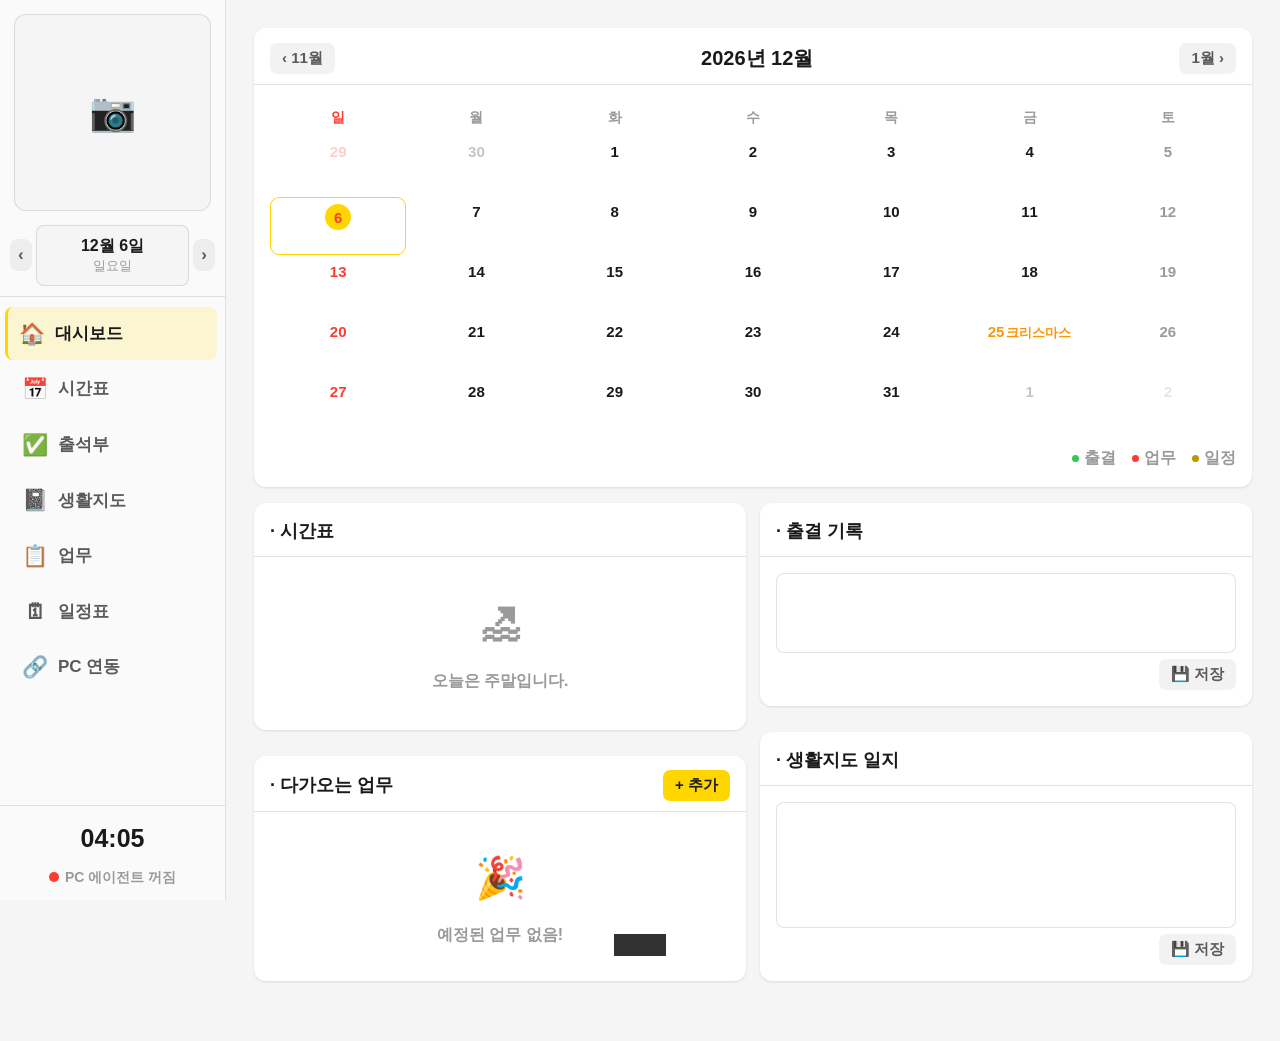
==== commit c2e3ffac: "feat: PC 에이전트로 컴시간 알리미·충북소통메신저 실시간 연동 - pc-agent/school_agent.py: Win32 창 감지 + UI Automation 글자 읽기, " ====
--- a/teacher-tool.html
+++ b/teacher-tool.html
@@ -509,6 +509,28 @@
     .ev-gray   { background: rgba(142,142,147,0.15); color: #555; }
 
     /* ═══ RESPONSIVE ═══ */
+    /* ═══ PC 연동 ═══ */
+    .tt-pc-dot { display:inline-block; width:10px; height:10px; border-radius:50%; background:var(--ios-gray3); flex-shrink:0; }
+    .tt-pc-dot.on   { background:var(--ios-green); box-shadow:0 0 0 3px rgba(52,199,89,0.18); }
+    .tt-pc-dot.warn { background:var(--ios-orange); }
+    .tt-pc-dot.off  { background:var(--ios-red); }
+    .tt-pc-side { display:flex; align-items:center; justify-content:center; gap:6px; font-size:14px; color:var(--text-muted); cursor:pointer; }
+    .tt-pc-apps { display:grid; grid-template-columns:repeat(auto-fill,minmax(220px,1fr)); gap:10px; }
+    .tt-pc-app { border:1px solid var(--border); border-radius:var(--radius-sm); padding:10px 12px; font-size:15px; }
+    .tt-pc-app-name { display:flex; align-items:center; gap:8px; font-size:17px; margin-bottom:4px; }
+    .tt-pc-meta { font-size:14px; color:var(--text-muted); font-weight:400; }
+    .tt-pc-report { border:1px solid var(--border); border-radius:var(--radius-sm); padding:12px 14px; }
+    .tt-pc-report + .tt-pc-report { margin-top:10px; }
+    .tt-pc-report.important { border-left:4px solid var(--ios-red); }
+    .tt-pc-report-head { display:flex; align-items:center; gap:6px; flex-wrap:wrap; margin-bottom:6px; }
+    .tt-pc-summary { font-size:17px; line-height:1.6; }
+    .tt-pc-list { margin:8px 0 0 0; padding-left:18px; font-size:15px; line-height:1.7; }
+    .tt-pc-actions { display:flex; gap:6px; flex-wrap:wrap; margin-top:10px; }
+    .tt-pc-excerpt { margin-top:8px; font-size:14px; color:var(--text-secondary); }
+    .tt-pc-excerpt pre { white-space:pre-wrap; font-family:inherit; font-weight:400; background:var(--bg-input); padding:8px 10px; border-radius:6px; margin-top:6px; max-height:220px; overflow:auto; }
+    .tt-pc-opt { display:flex; align-items:center; gap:8px; font-size:16px; padding:4px 0; cursor:pointer; }
+    .tt-pc-opt input { width:18px; height:18px; accent-color:var(--accent-dark); }
+
     @media (max-width: 900px) {
       .tt-stat-grid { grid-template-columns: repeat(2,1fr); }
       .tt-grid-2    { grid-template-columns: 1fr; }
@@ -559,10 +581,14 @@
       <li class="tt-nav-item" data-section="schedule">
         <span class="tt-nav-icon">🗓</span><span class="tt-nav-label">일정표</span>
       </li>
+      <li class="tt-nav-item" data-section="pclink">
+        <span class="tt-nav-icon">🔗</span><span class="tt-nav-label">PC 연동</span>
+      </li>
     </ul>
     <div class="tt-sidebar-footer">
       <div class="tt-clock" id="sidebarClock"></div>
       <div class="tt-today-badge" id="sidebarDate"></div>
+      <div class="tt-pc-side" id="sidebarPc" onclick="navigateTo('pclink')" title="PC 에이전트 연결 상태"></div>
     </div>
   </nav>
 
@@ -574,6 +600,7 @@
     <section id="sec-lifeguide"  class="tt-section"><div id="lg-root"></div></section>
     <section id="sec-duties"     class="tt-section"><div id="duties-root"></div></section>
     <section id="sec-schedule"   class="tt-section"><div id="sched-root"></div></section>
+    <section id="sec-pclink"     class="tt-section"><div id="pc-root"></div></section>
   </main>
 </div>
 
@@ -629,13 +656,14 @@
   { label:'1월 2주',  dates:['2027-01-11','2027-01-12','2027-01-13','2027-01-14','2027-01-15'] },
 ];
 
-const SK_TT    = 'school_timetable_2026_2nd'; // READ-ONLY
+const SK_TT    = 'school_timetable_2026_2nd'; // timetable.html 소유 — PC 연동(컴시간 변경)만 예외로 기록
 const SK_ATT   = 'tt_attendance_v2'; // free-text diary (v2)
 const SK_LG    = 'tt_lifeguide_v1';
 const SK_DU    = 'tt_duties_v1';
 const SK_SC    = 'tt_schedule_v1';
 const SK_UI    = 'tt_ui_state_v1';
 const SK_PHOTO = 'tt_profile_photo';
+const SK_PC    = 'tt_pclink_v1';
 
 // ═══════════════════════════════════════════════
 //  UTILITIES
@@ -838,6 +866,7 @@
   if(id==='lifeguide')  renderLg();
   if(id==='duties')     renderDuties();
   if(id==='schedule')   renderSched();
+  if(id==='pclink')     renderPc();
 }
 document.getElementById('navList').addEventListener('click',e=>{
   const item=e.target.closest('.tt-nav-item');
@@ -1006,7 +1035,8 @@
           <div class="tt-card-body" style="flex:1;display:flex;flex-direction:column">${buildDashGuideEdit(date, guideText)}</div>
         </div>
       </div>
-    </div>`;
+    </div>
+    ${buildDashPc()}`;
 
   // Attendance textarea auto-save
   const attTa=document.getElementById('dashAttTa');
@@ -1684,6 +1714,249 @@
 }
 
 // ═══════════════════════════════════════════════
+//  PC 연동 (pc-agent/school_agent.py)
+//  에이전트가 컴시간 알리미·충북소통메신저 변화를 요약해 보내면
+//  시간표 변경은 SK_TT 에, 중요한 업무는 SK_DU 에 반영합니다.
+// ═══════════════════════════════════════════════
+const PC_DEFAULT_URL = 'http://127.0.0.1:8765';
+let pc = {}, pcState = null, pcConn = 'off', pcES = null;
+
+function pcLoad() {
+  pc = load(SK_PC, {});
+  pc = { url:PC_DEFAULT_URL, enabled:true, autoTT:true, autoTask:true, seen:[], reports:[], ...pc };
+}
+const pcSave = ()=>save(SK_PC,pc);
+const pcBase = ()=>pc.url.replace(/\/$/,'');
+
+function pcInit() {
+  pcLoad();
+  renderPcSidebar();
+  pcConnect();
+  // 다른 탭(timetable.html 등)에서 바뀐 데이터 반영
+  window.addEventListener('storage', e=>{
+    if(e.key===SK_TT) ttData=load(SK_TT,{});
+    else if(e.key===SK_DU) duties=load(SK_DU,{tasks:[]});
+    else return;
+    if(['dashboard','timetable','duties'].includes(ui.sec)) renderSection(ui.sec);
+  });
+  // 탭이 다시 보일 때 연결이 닫혀 있으면 다시 연결
+  document.addEventListener('visibilitychange', ()=>{
+    if(document.visibilityState==='visible' && pc.enabled && (!pcES || pcES.readyState===2)) pcConnect();
+  });
+}
+
+function pcConnect() {
+  if(pcES) { pcES.close(); pcES=null; }
+  if(!pc.enabled || typeof EventSource==='undefined') { pcSetConn('off'); return; }
+  pcSetConn('connecting');
+  try { pcES=new EventSource(pcBase()+'/api/events'); }
+  catch { pcSetConn('error'); return; }
+  pcES.addEventListener('open', ()=>{ pcSetConn('on'); pcCatchUp(); });
+  pcES.addEventListener('error', ()=>pcSetConn('error'));
+  pcES.addEventListener('status', e=>{
+    try { pcState=JSON.parse(e.data); } catch { return; }
+    renderPcSidebar();
+    if(ui.sec==='pclink') renderPcStatus();
+  });
+  pcES.addEventListener('report', e=>{
+    try { pcHandleReport(JSON.parse(e.data), true); } catch {}
+  });
+}
+
+// 연결이 끊긴 동안 쌓인 보고 가져오기
+async function pcCatchUp() {
+  try {
+    const st=await (await fetch(pcBase()+'/api/state',{cache:'no-store'})).json();
+    pcState=st;
+    (st.reports||[]).forEach(rep=>pcHandleReport(rep,false));
+    renderPcSidebar();
+    if(ui.sec==='pclink') renderPc();
+  } catch {}
+}
+
+function pcSetConn(s) {
+  pcConn=s; renderPcSidebar();
+  if(ui.sec==='pclink') renderPcStatus();
+}
+
+function pcHandleReport(r, live) {
+  if(!r||!r.id||pc.seen.includes(r.id)) return;
+  pc.seen=[...pc.seen,r.id].slice(-500);
+  const rec={...r, ttApplied:false, ttBackup:null, taskIds:[]};
+  if(pc.autoTT && rec.timetable_changes?.length) pcApplyTT(rec);
+  if(pc.autoTask && rec.important && rec.tasks?.length) pcAddTasks(rec);
+  pc.reports=[rec,...pc.reports].slice(0,60);
+  pcSave();
+  if(live) {
+    const extra=[rec.ttApplied?`시간표 ${rec.timetable_changes.length}건 반영`:'', rec.taskIds.length?`업무 ${rec.taskIds.length}건 등록`:''].filter(Boolean).join(' · ');
+    showToast(`🔔 ${rec.app_label}: ${rec.summary}${extra?' ('+extra+')':''}`, rec.important?'danger':'info');
+  }
+  if(['dashboard','pclink','duties','timetable'].includes(ui.sec)) renderSection(ui.sec);
+}
+
+function pcFind(id) { return pc.reports.find(x=>x.id===id); }
+
+function pcApplyTT(rec) {
+  const fresh=load(SK_TT,{}), backup={};
+  rec.timetable_changes.forEach(c=>{
+    const key=`${c.date}__${c.period-1}`, prev=fresh[key]||null;
+    if(!(key in backup)) backup[key]=prev;
+    const memo=`[컴시간 ${rec.ts.slice(5,16).replace('T',' ')}] ${c.before||prev?.content||'?'} → ${c.after||'(없음)'}${c.reason?` (${c.reason})`:''}`;
+    fresh[key]={ ...(prev||{}), content:c.after||'', note:[prev?.note,memo].filter(Boolean).join('\n'), color:'#FFE0B2', changedBy:'pc-agent' };
+  });
+  save(SK_TT,fresh); ttData=fresh;
+  rec.ttApplied=true; rec.ttBackup=backup;
+}
+
+function pcUndoTT(id) {
+  const rec=pcFind(id); if(!rec||!rec.ttApplied) return;
+  const fresh=load(SK_TT,{});
+  Object.entries(rec.ttBackup||{}).forEach(([k,v])=>{ if(v) fresh[k]=v; else delete fresh[k]; });
+  save(SK_TT,fresh); ttData=fresh;
+  rec.ttApplied=false; rec.ttBackup=null; pcSave();
+  renderSection(ui.sec); showToast('시간표 변경을 되돌렸습니다.');
+}
+
+function pcAddTasks(rec) {
+  const ids=[], added=[];
+  (rec.tasks||[]).forEach(t=>{
+    const dup=duties.tasks.find(x=>x.title===t.title&&(x.deadline||null)===(t.deadline||null));
+    if(dup) { ids.push(dup.id); return; }
+    const id=genId();
+    added.push({ id, title:t.title,
+      detail:[t.detail, `(출처: ${rec.app_label} ${rec.ts.slice(5,16).replace('T',' ')})`].filter(Boolean).join('\n'),
+      deadline:t.deadline||null, priority:t.priority||'normal', done:false,
+      createdAt:new Date().toISOString(), source:'pc-agent' });
+    ids.push(id);
+  });
+  if(added.length) { duties={...duties,tasks:[...duties.tasks,...added]}; saveDu(); }
+  rec.taskIds=ids;
+}
+
+function pcApplyTTBtn(id)  { const r=pcFind(id); if(!r) return; pcApplyTT(r); pcSave(); renderPc(); showToast('시간표에 반영했습니다.','success'); }
+function pcAddTasksBtn(id) { const r=pcFind(id); if(!r) return; pcAddTasks(r); pcSave(); renderPc(); showToast('업무로 등록했습니다.','success'); }
+function pcDismiss(id)     { pc.reports=pc.reports.filter(x=>x.id!==id); pcSave(); renderSection(ui.sec); renderPcSidebar(); }
+
+async function pcScanNow() {
+  try {
+    await fetch(pcBase()+'/api/scan',{method:'POST',headers:{'Content-Type':'application/json'},body:'{}'});
+    showToast('지금 확인을 요청했습니다. 변경이 있으면 곧 보고됩니다.','success');
+  } catch { showToast('에이전트에 연결할 수 없습니다.','danger'); }
+}
+
+function pcSaveSettings() {
+  const url=(document.getElementById('pc-url')?.value||'').trim()||PC_DEFAULT_URL;
+  pc={...pc, url,
+    enabled:!!document.getElementById('pc-en')?.checked,
+    autoTT:!!document.getElementById('pc-att')?.checked,
+    autoTask:!!document.getElementById('pc-atk')?.checked };
+  pcSave(); pcConnect(); renderPc(); showToast('저장되었습니다.','success');
+}
+
+// ── 표시 ──
+const PC_CONN_LABEL = { on:'연결됨', connecting:'연결 중…', error:'에이전트 꺼짐', off:'사용 안 함' };
+function pcDotCls() {
+  if(pcConn!=='on') return pcConn==='connecting'?'warn':pcConn==='off'?'':'off';
+  return pcState?.paused||pcState?.idle?'warn':'on';
+}
+
+function renderPcSidebar() {
+  const el=document.getElementById('sidebarPc'); if(!el) return;
+  const imp=(pc.reports||[]).filter(r=>r.important).length;
+  el.innerHTML=`<span class="tt-pc-dot ${pcDotCls()}"></span>PC ${PC_CONN_LABEL[pcConn]}${imp?` · 중요 ${imp}`:''}`;
+}
+
+function pcReportHtml(r, compact) {
+  const tc=r.timetable_changes||[], tk=r.tasks||[];
+  const head=`<div class="tt-pc-report-head">
+      <span class="tt-badge ${r.kind==='timetable'?'tt-badge--purple':'tt-badge--blue'}">${esc(r.app_label)}</span>
+      ${r.important?'<span class="tt-badge tt-badge--red">중요</span>':''}
+      <span class="tt-pc-meta">${esc(r.ts.slice(5,16).replace('T',' '))} · ${r.engine==='ai'?'AI 요약':'자동 추출'}</span>
+    </div>`;
+  const summary=`<div class="tt-pc-summary">${esc(r.summary)}</div>`;
+  if(compact) return `<div class="tt-pc-report${r.important?' important':''}">${head}${summary}</div>`;
+  const ttList=tc.length?`<ul class="tt-pc-list">${tc.map(c=>`<li>${esc(fmtShort(c.date))} ${c.period}교시: ${esc(c.before||'?')} → <b>${esc(c.after||'(없음)')}</b>${c.reason?` <span class="tt-pc-meta">${esc(c.reason)}</span>`:''}</li>`).join('')}</ul>`:'';
+  const tkList=tk.length?`<ul class="tt-pc-list">${tk.map(t=>`<li><b>${esc(t.title)}</b> — ${t.deadline?`마감 ${esc(fmtShort(t.deadline))}`:'기한 없음'}${t.detail?`<div class="tt-pc-meta">${esc(t.detail)}</div>`:''}</li>`).join('')}</ul>`:'';
+  const acts=[
+    tc.length&&!r.ttApplied?`<button class="tt-btn tt-btn--primary tt-btn--sm" onclick="pcApplyTTBtn('${r.id}')">시간표에 반영</button>`:'',
+    r.ttApplied?`<button class="tt-btn tt-btn--ghost tt-btn--sm" onclick="pcUndoTT('${r.id}')">↩ 시간표 되돌리기</button>`:'',
+    tk.length&&!r.taskIds?.length?`<button class="tt-btn tt-btn--primary tt-btn--sm" onclick="pcAddTasksBtn('${r.id}')">업무로 등록</button>`:'',
+    r.taskIds?.length?`<span class="tt-badge tt-badge--green">업무 ${r.taskIds.length}건 등록됨</span>`:'',
+    `<button class="tt-btn tt-btn--ghost tt-btn--sm" onclick="pcDismiss('${r.id}')">지우기</button>`,
+  ].join('');
+  const err=r.error?`<div class="tt-pc-meta" style="color:var(--ios-red);margin-top:6px">${esc(r.error)}</div>`:'';
+  const ex=r.excerpt?`<details class="tt-pc-excerpt"><summary>원문 보기</summary><pre>${esc(r.excerpt)}</pre></details>`:'';
+  return `<div class="tt-pc-report${r.important?' important':''}">${head}${summary}${ttList}${tkList}${err}${ex}<div class="tt-pc-actions">${acts}</div></div>`;
+}
+
+function buildDashPc() {
+  if(!pc.enabled) return '';
+  const list=(pc.reports||[]).slice(0,3);
+  return `<div class="tt-card" style="margin-top:14px">
+    <div class="tt-card-header">
+      <div class="tt-card-title"><span class="tt-pc-dot ${pcDotCls()}"></span>· PC 알림 요약</div>
+      <button class="tt-btn tt-btn--ghost tt-btn--sm" onclick="navigateTo('pclink')">전체 보기 ›</button>
+    </div>
+    <div class="tt-card-body">${list.length?list.map(r=>pcReportHtml(r,true)).join(''):
+      `<div class="tt-pc-meta">${pcConn==='on'?'아직 새 알림이 없습니다.':'PC 에이전트가 연결되지 않았습니다. 「PC 연동」 메뉴에서 확인하세요.'}</div>`}</div>
+  </div>`;
+}
+
+function renderPcStatus() {
+  const el=document.getElementById('pc-status'); if(!el) return;
+  const st=pcState;
+  const apps=(st?.apps||[]).map(a=>{
+    const cls=!a.open?'':a.error?'off':a.foreground?'on':'warn';
+    const what=!a.open?'실행 안 됨':a.error?esc(a.error):a.foreground?'보고 있는 중 (자주 확인)':'백그라운드 (가끔 확인)';
+    return `<div class="tt-pc-app"><div class="tt-pc-app-name"><span class="tt-pc-dot ${cls}"></span>${esc(a.label)}</div>
+      <div class="tt-pc-meta">${what}</div>
+      <div class="tt-pc-meta">마지막 확인 ${a.last_scan?esc(a.last_scan.slice(11,19)):'—'}${a.pending?' · 요약 대기 중':''}</div></div>`;
+  }).join('');
+  const mode=pcConn!=='on'?'':st?.paused?'⏸ 근무 시간 외 — 확인을 멈췄습니다.':st?.idle?'💤 자리 비움 — 확인 주기를 늘렸습니다.':'▶ 감지 중';
+  const llm=st?.llm?(st.llm.ready?`AI 요약 사용 (${esc(st.llm.model)}, 오늘 남은 호출 ${st.llm.calls_left_today})`:'AI 요약 꺼짐 — 규칙 기반 추출만 사용 (OPENAI_API_KEY 미설정)'):'';
+  el.innerHTML=`
+    <div style="display:flex;align-items:center;gap:8px;margin-bottom:10px;flex-wrap:wrap">
+      <span class="tt-pc-dot ${pcDotCls()}"></span><b>${PC_CONN_LABEL[pcConn]}</b>
+      <span class="tt-pc-meta">${mode}</span>
+      ${pcConn==='on'?`<button class="tt-btn tt-btn--ghost tt-btn--sm" style="margin-left:auto" onclick="pcScanNow()">🔄 지금 확인</button>`:''}
+    </div>
+    ${pcConn==='on'?`<div class="tt-pc-apps">${apps}</div><div class="tt-pc-meta" style="margin-top:8px">${llm}${st?.uia===false?' · uiautomation 미설치(창 제목만 감지)':''}</div>`
+      :`<div class="tt-pc-meta">이 컴퓨터에서 <b>pc-agent\\start_agent.bat</b> 을 실행하면 자동으로 연결됩니다. (주소: ${esc(pc.url)})</div>`}`;
+}
+
+function renderPc() {
+  const reports=pc.reports||[];
+  document.getElementById('pc-root').innerHTML=`
+    <div style="margin-bottom:12px">
+      <div class="tt-page-title">🔗 PC 연동</div>
+      <div class="tt-page-sub">컴시간 알리미 · 충북소통메신저 변경 감지와 요약 보고</div>
+    </div>
+    <div class="tt-card" style="margin-bottom:14px">
+      <div class="tt-card-header"><div class="tt-card-title">· 연결 상태</div></div>
+      <div class="tt-card-body" id="pc-status"></div>
+    </div>
+    <div class="tt-card" style="margin-bottom:14px">
+      <div class="tt-card-header"><div class="tt-card-title">· 보고 (${reports.length})</div></div>
+      <div class="tt-card-body">${reports.length?reports.map(r=>pcReportHtml(r,false)).join(''):
+        '<div class="tt-empty" style="padding:20px"><div class="tt-empty-icon">📭</div><div class="tt-empty-text">아직 보고가 없습니다.</div></div>'}</div>
+    </div>
+    <div class="tt-card">
+      <div class="tt-card-header"><div class="tt-card-title">· 설정</div></div>
+      <div class="tt-card-body">
+        <label class="tt-pc-opt"><input type="checkbox" id="pc-en" ${pc.enabled?'checked':''}>PC 에이전트 연결 사용</label>
+        <label class="tt-pc-opt"><input type="checkbox" id="pc-att" ${pc.autoTT?'checked':''}>컴시간 변경 사항을 시간표에 자동 반영 (주황색 표시, 되돌리기 가능)</label>
+        <label class="tt-pc-opt"><input type="checkbox" id="pc-atk" ${pc.autoTask?'checked':''}>메신저의 중요 업무를 마감기한과 함께 자동 등록</label>
+        <div class="tt-form-group" style="margin-top:8px"><label class="tt-form-label">에이전트 주소</label>
+          <input id="pc-url" class="tt-input" value="${esc(pc.url)}"></div>
+        <div style="display:flex;justify-content:flex-end;margin-top:8px">
+          <button class="tt-btn tt-btn--primary tt-btn--sm" onclick="pcSaveSettings()">저장</button>
+        </div>
+      </div>
+    </div>`;
+  renderPcStatus();
+}
+
+// ═══════════════════════════════════════════════
 //  INIT
 // ═══════════════════════════════════════════════
 function init() {
@@ -1692,6 +1965,7 @@
   renderSidebarPhoto();
   renderSidebarDateNav();
   navigateTo(ui.sec||'dashboard');
+  pcInit();
 }
 
 init();
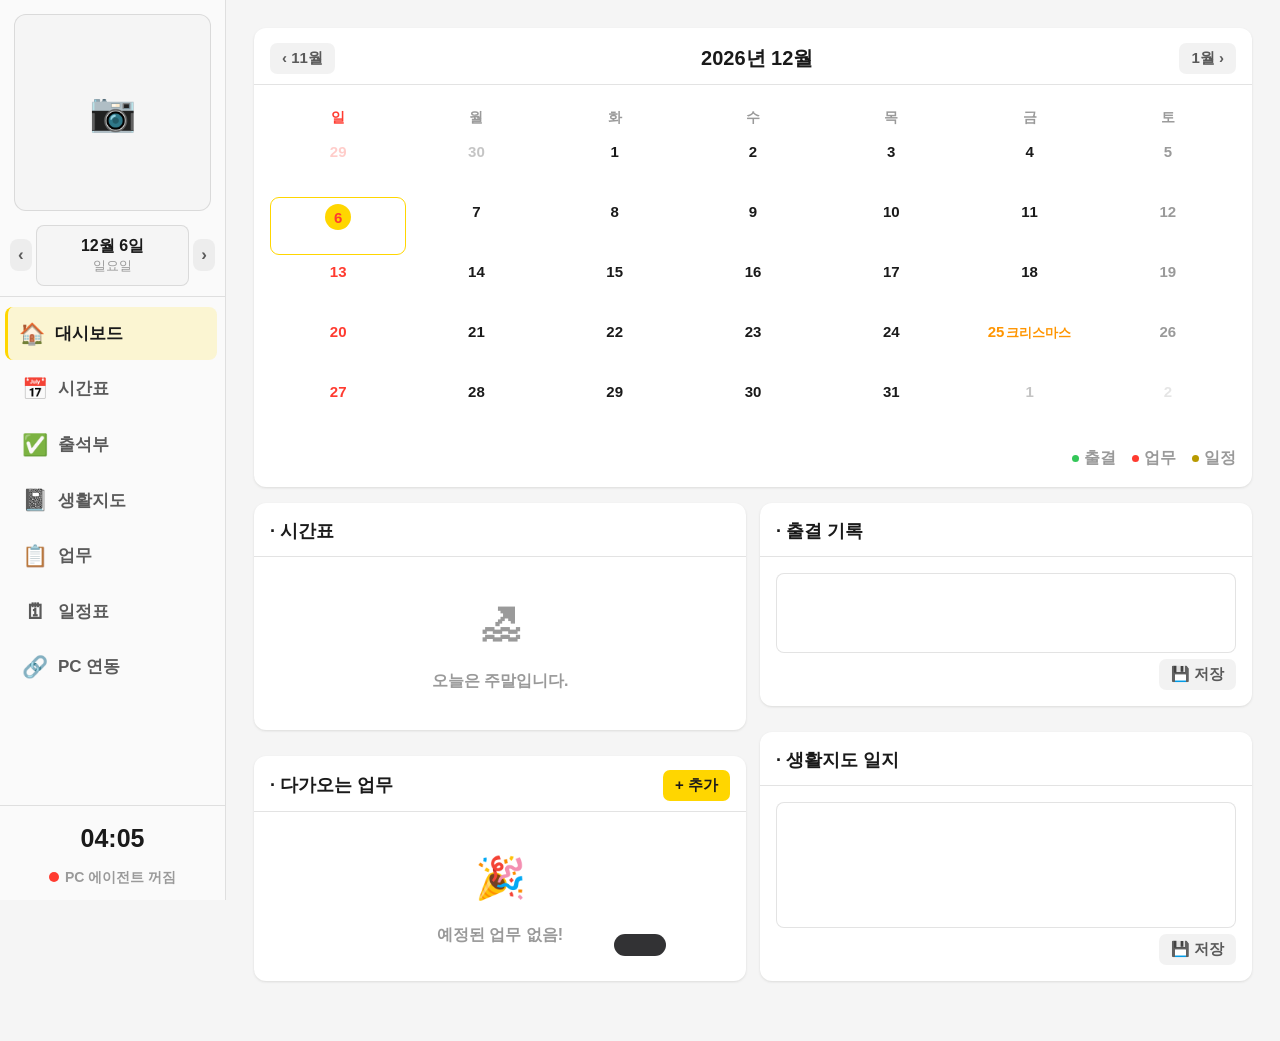
==== commit 707fb315: "feat: AI 요약을 ChatGPT Plus(Codex CLI) + GPT-6.1 Sol 로 전환 - provider "codex": codex exec 를 빈 폴더·읽기 전용·" ====
--- a/teacher-tool.html
+++ b/teacher-tool.html
@@ -1913,7 +1913,8 @@
       <div class="tt-pc-meta">마지막 확인 ${a.last_scan?esc(a.last_scan.slice(11,19)):'—'}${a.pending?' · 요약 대기 중':''}</div></div>`;
   }).join('');
   const mode=pcConn!=='on'?'':st?.paused?'⏸ 근무 시간 외 — 확인을 멈췄습니다.':st?.idle?'💤 자리 비움 — 확인 주기를 늘렸습니다.':'▶ 감지 중';
-  const llm=st?.llm?(st.llm.ready?`AI 요약 사용 (${esc(st.llm.model)}, 오늘 남은 호출 ${st.llm.calls_left_today})`:'AI 요약 꺼짐 — 규칙 기반 추출만 사용 (OPENAI_API_KEY 미설정)'):'';
+  const via=st?.llm?.provider==='codex'?'ChatGPT Plus · Codex':'OpenAI API';
+  const llm=st?.llm?(st.llm.ready?`AI 요약 사용 (${via} · ${esc(st.llm.model)}, 오늘 남은 호출 ${st.llm.calls_left_today})`:`AI 요약 꺼짐 — 규칙 기반 추출만 사용${st.llm.note?` (${esc(st.llm.note)})`:''}`):'';
   el.innerHTML=`
     <div style="display:flex;align-items:center;gap:8px;margin-bottom:10px;flex-wrap:wrap">
       <span class="tt-pc-dot ${pcDotCls()}"></span><b>${PC_CONN_LABEL[pcConn]}</b>
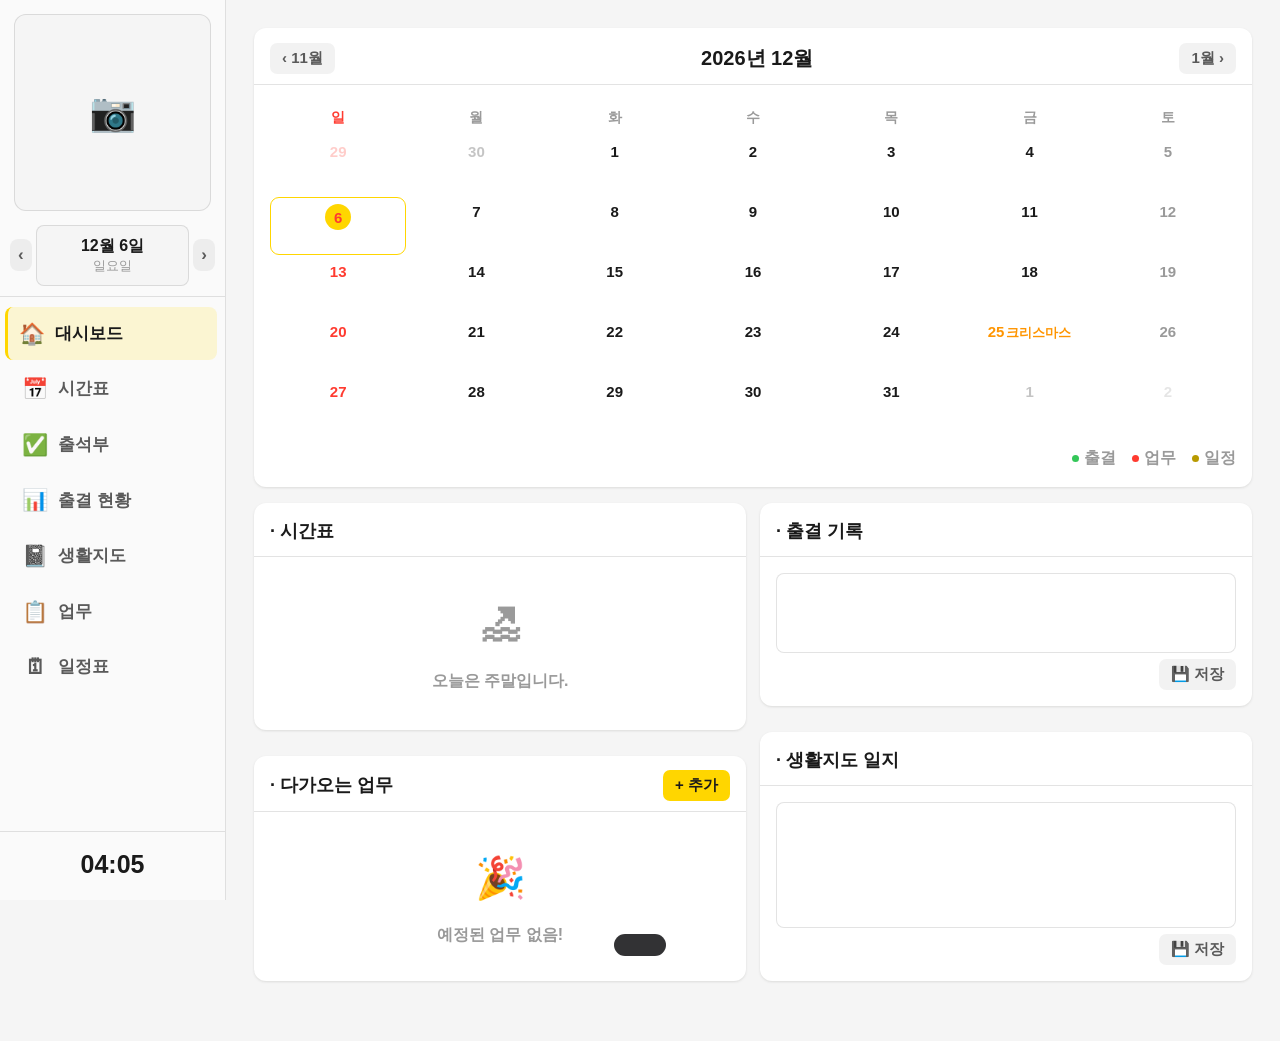
==== commit aff1e587: "feat: teacher-tool에 기간별·개인별 출결 현황 탭 추가 - 학생 명단 관리 (자리배치 명단 불러오기 지원) - 구조화된 출결 입력: 결석/지각/조퇴/결과 × 질병/미" ====
--- a/teacher-tool.html
+++ b/teacher-tool.html
@@ -437,6 +437,69 @@
     .tt-stu-mgr { background: var(--bg-page); border-radius: var(--radius-md); padding: 16px; margin-top: 14px; border: 1.5px solid var(--border); }
     .tt-stu-mgr-head { display: flex; justify-content: space-between; align-items: center; margin-bottom: 12px; font-size: 17px; font-weight: 700; }
 
+    /* ═══ ATTENDANCE STATS (기간별·개인별) ═══ */
+    .tt-as-bar { display: flex; align-items: center; gap: 8px; flex-wrap: wrap; }
+    .tt-as-bar .tt-input { width: auto; padding: 7px 10px; font-size: 16px; }
+    .tt-as-presets { display: flex; gap: 4px; flex-wrap: wrap; }
+    .tt-as-days { margin-left: auto; font-size: 16px; color: var(--text-muted); }
+    .tt-as-sum { display: grid; grid-template-columns: repeat(4,1fr); gap: 10px; margin: 14px 0; }
+    .tt-as-sum-card { background: var(--bg-card); border-radius: var(--radius-md); box-shadow: var(--shadow-sm); padding: 12px 16px; border-left: 4px solid var(--ios-gray3); }
+    .tt-as-sum-card .v { font-size: 27px; line-height: 1.2; }
+    .tt-as-sum-card .l { font-size: 15px; color: var(--text-muted); }
+    .tt-as-sum-card.k-결석 { border-left-color: var(--ios-red); }
+    .tt-as-sum-card.k-지각 { border-left-color: var(--ios-orange); }
+    .tt-as-sum-card.k-조퇴 { border-left-color: var(--ios-teal); }
+    .tt-as-sum-card.k-결과 { border-left-color: var(--ios-purple); }
+    .tt-as-scroll { overflow: auto; max-height: calc(100vh - 330px); }
+    .tt-as-mx { border-collapse: separate; border-spacing: 0; width: 100%; font-size: 15px; font-variant-numeric: tabular-nums; }
+    .tt-as-mx th, .tt-as-mx td { border-right: 1px solid var(--border); border-bottom: 1px solid var(--border); padding: 5px 4px; text-align: center; white-space: nowrap; }
+    .tt-as-mx thead th { position: sticky; background: #F2F2F2; z-index: 2; font-size: 14px; line-height: 1.3; }
+    .tt-as-mx thead tr:first-child th { top: 0; }
+    .tt-as-mx thead tr:nth-child(2) th { top: 31px; }
+    .tt-as-mx .grp-end { border-right: 2px solid #555; }
+    .tt-as-mx thead tr:first-child th { height: 31px; }
+    .tt-as-mx .sticky-no   { position: sticky; left: 0; width: 44px; min-width: 44px; background: var(--bg-card); z-index: 1; }
+    .tt-as-mx .sticky-name { position: sticky; left: 44px; background: var(--bg-card); z-index: 1; text-align: left; padding-left: 10px; min-width: 110px; }
+    .tt-as-mx thead .sticky-no, .tt-as-mx thead .sticky-name { z-index: 3; background: #F2F2F2; }
+    .tt-as-printonly { display: none; }
+    .tt-as-mx td.c { min-width: 34px; color: var(--ios-gray2); cursor: pointer; }
+    .tt-as-mx td.c:hover { outline: 2px solid var(--accent); outline-offset: -2px; }
+    .tt-as-mx td.c.nz { background: #DCDCDC; color: var(--text-primary); }
+    .tt-as-mx td.tot { min-width: 44px; background: rgba(0,0,0,0.02); }
+    .tt-as-mx td.tot.nz { color: var(--ios-red); }
+    .tt-as-mx tbody tr:hover td { background-color: var(--accent-soft); }
+    .tt-as-mx tbody tr:hover td.c.nz { background: #CFCFCF; }
+    .tt-as-name { cursor: pointer; text-decoration: underline dotted var(--ios-gray3); text-underline-offset: 4px; }
+    .tt-as-name:hover { color: var(--accent-dark); }
+    .tt-as-mx tfoot td { background: #F7F7F7; font-weight: 700; position: sticky; bottom: 0; }
+    .tt-as-person-head { display: flex; align-items: center; gap: 10px; flex-wrap: wrap; }
+    .tt-as-person-name { font-size: 23px; }
+    .tt-as-total { font-size: 15px; color: var(--text-muted); }
+    .tt-as-chips { display: flex; gap: 6px; flex-wrap: wrap; }
+    .tt-as-list td, .tt-as-list th { text-align: center; }
+    .tt-as-list td.memo { text-align: left; white-space: pre-wrap; }
+    .tt-as-kind { display: inline-block; padding: 2px 10px; border-radius: 12px; font-size: 15px; }
+    .tt-as-kind.k-결석 { background: rgba(255,59,48,0.12); color: #b02020; }
+    .tt-as-kind.k-지각 { background: rgba(255,149,0,0.15); color: #8a4d00; }
+    .tt-as-kind.k-조퇴 { background: rgba(48,176,199,0.15); color: #0a6575; }
+    .tt-as-kind.k-결과 { background: rgba(175,82,222,0.13); color: #7030a8; }
+    .tt-seg { display: flex; gap: 4px; flex-wrap: wrap; }
+    .tt-seg-btn { padding: 7px 14px; border-radius: 8px; border: 1.5px solid var(--border); background: var(--bg-card); color: var(--text-secondary); font-family: var(--font); font-size: 16px; font-weight: 700; cursor: pointer; }
+    .tt-seg-btn.on { background: var(--accent); border-color: var(--accent); color: var(--accent-text); }
+    .tt-stu-pick { display: grid; grid-template-columns: repeat(auto-fill,minmax(92px,1fr)); gap: 4px; max-height: 190px; overflow-y: auto; padding: 2px; }
+    .tt-stu-pick .tt-seg-btn { padding: 6px 4px; font-size: 15px; text-align: center; }
+    @media (max-width: 900px) { .tt-as-sum { grid-template-columns: repeat(2,1fr); } }
+    @media print {
+      .tt-sidebar, .tt-as-noprint, .tt-toast { display: none !important; }
+      .tt-as-printonly { display: block; font-size: 18px; margin-bottom: 8px; }
+      .tt-main { margin-left: 0; padding: 0; }
+      .tt-card { box-shadow: none; }
+      .tt-as-scroll { max-height: none; overflow: visible; }
+      .tt-as-mx { font-size: 11px; }
+      .tt-as-mx thead th, .tt-as-mx tfoot td { position: static; }
+      .tt-as-mx td.c.nz { -webkit-print-color-adjust: exact; print-color-adjust: exact; }
+    }
+
     /* ═══ LIFE GUIDANCE ═══ */
     .tt-lg-layout { display: flex; gap: 14px; min-height: calc(100vh - 200px); }
     .tt-lg-datesidebar { width: 178px; flex-shrink: 0; background: var(--bg-card); border-radius: var(--radius-md); box-shadow: var(--shadow-sm); overflow-y: auto; max-height: calc(100vh - 200px); }
@@ -509,28 +572,6 @@
     .ev-gray   { background: rgba(142,142,147,0.15); color: #555; }
 
     /* ═══ RESPONSIVE ═══ */
-    /* ═══ PC 연동 ═══ */
-    .tt-pc-dot { display:inline-block; width:10px; height:10px; border-radius:50%; background:var(--ios-gray3); flex-shrink:0; }
-    .tt-pc-dot.on   { background:var(--ios-green); box-shadow:0 0 0 3px rgba(52,199,89,0.18); }
-    .tt-pc-dot.warn { background:var(--ios-orange); }
-    .tt-pc-dot.off  { background:var(--ios-red); }
-    .tt-pc-side { display:flex; align-items:center; justify-content:center; gap:6px; font-size:14px; color:var(--text-muted); cursor:pointer; }
-    .tt-pc-apps { display:grid; grid-template-columns:repeat(auto-fill,minmax(220px,1fr)); gap:10px; }
-    .tt-pc-app { border:1px solid var(--border); border-radius:var(--radius-sm); padding:10px 12px; font-size:15px; }
-    .tt-pc-app-name { display:flex; align-items:center; gap:8px; font-size:17px; margin-bottom:4px; }
-    .tt-pc-meta { font-size:14px; color:var(--text-muted); font-weight:400; }
-    .tt-pc-report { border:1px solid var(--border); border-radius:var(--radius-sm); padding:12px 14px; }
-    .tt-pc-report + .tt-pc-report { margin-top:10px; }
-    .tt-pc-report.important { border-left:4px solid var(--ios-red); }
-    .tt-pc-report-head { display:flex; align-items:center; gap:6px; flex-wrap:wrap; margin-bottom:6px; }
-    .tt-pc-summary { font-size:17px; line-height:1.6; }
-    .tt-pc-list { margin:8px 0 0 0; padding-left:18px; font-size:15px; line-height:1.7; }
-    .tt-pc-actions { display:flex; gap:6px; flex-wrap:wrap; margin-top:10px; }
-    .tt-pc-excerpt { margin-top:8px; font-size:14px; color:var(--text-secondary); }
-    .tt-pc-excerpt pre { white-space:pre-wrap; font-family:inherit; font-weight:400; background:var(--bg-input); padding:8px 10px; border-radius:6px; margin-top:6px; max-height:220px; overflow:auto; }
-    .tt-pc-opt { display:flex; align-items:center; gap:8px; font-size:16px; padding:4px 0; cursor:pointer; }
-    .tt-pc-opt input { width:18px; height:18px; accent-color:var(--accent-dark); }
-
     @media (max-width: 900px) {
       .tt-stat-grid { grid-template-columns: repeat(2,1fr); }
       .tt-grid-2    { grid-template-columns: 1fr; }
@@ -572,6 +613,9 @@
       <li class="tt-nav-item" data-section="attendance">
         <span class="tt-nav-icon">✅</span><span class="tt-nav-label">출석부</span>
       </li>
+      <li class="tt-nav-item" data-section="attstat">
+        <span class="tt-nav-icon">📊</span><span class="tt-nav-label">출결 현황</span>
+      </li>
       <li class="tt-nav-item" data-section="lifeguide">
         <span class="tt-nav-icon">📓</span><span class="tt-nav-label">생활지도</span>
       </li>
@@ -581,14 +625,10 @@
       <li class="tt-nav-item" data-section="schedule">
         <span class="tt-nav-icon">🗓</span><span class="tt-nav-label">일정표</span>
       </li>
-      <li class="tt-nav-item" data-section="pclink">
-        <span class="tt-nav-icon">🔗</span><span class="tt-nav-label">PC 연동</span>
-      </li>
     </ul>
     <div class="tt-sidebar-footer">
       <div class="tt-clock" id="sidebarClock"></div>
       <div class="tt-today-badge" id="sidebarDate"></div>
-      <div class="tt-pc-side" id="sidebarPc" onclick="navigateTo('pclink')" title="PC 에이전트 연결 상태"></div>
     </div>
   </nav>
 
@@ -597,10 +637,10 @@
     <section id="sec-dashboard"  class="tt-section active"><div id="dash-root"></div></section>
     <section id="sec-timetable"  class="tt-section"><div id="tt-root"></div></section>
     <section id="sec-attendance" class="tt-section"><div id="att-root"></div></section>
+    <section id="sec-attstat"    class="tt-section"><div id="as-root"></div></section>
     <section id="sec-lifeguide"  class="tt-section"><div id="lg-root"></div></section>
     <section id="sec-duties"     class="tt-section"><div id="duties-root"></div></section>
     <section id="sec-schedule"   class="tt-section"><div id="sched-root"></div></section>
-    <section id="sec-pclink"     class="tt-section"><div id="pc-root"></div></section>
   </main>
 </div>
 
@@ -656,14 +696,20 @@
   { label:'1월 2주',  dates:['2027-01-11','2027-01-12','2027-01-13','2027-01-14','2027-01-15'] },
 ];
 
-const SK_TT    = 'school_timetable_2026_2nd'; // timetable.html 소유 — PC 연동(컴시간 변경)만 예외로 기록
+const SK_TT    = 'school_timetable_2026_2nd'; // READ-ONLY
 const SK_ATT   = 'tt_attendance_v2'; // free-text diary (v2)
 const SK_LG    = 'tt_lifeguide_v1';
 const SK_DU    = 'tt_duties_v1';
 const SK_SC    = 'tt_schedule_v1';
 const SK_UI    = 'tt_ui_state_v1';
 const SK_PHOTO = 'tt_profile_photo';
-const SK_PC    = 'tt_pclink_v1';
+const SK_STU   = 'tt_students_v1';       // 학생 명단 [{id,no,name}]
+const SK_REC   = 'tt_att_records_v1';    // 구조화 출결 기록 [{id,date,stuId,kind,reason,periods,memo}]
+const SK_SEAT_PREFIX = 'teachertool_seating_v1_'; // seating.html 명단 (읽기 전용)
+
+const AS_KINDS   = ['결석','지각','조퇴','결과'];
+const AS_REASONS = ['질병','미인정','기타','인정'];
+const AS_SLOTS   = ['조회','1교시','2교시','3교시','4교시','5교시','6교시','7교시','종례'];
 
 // ═══════════════════════════════════════════════
 //  UTILITIES
@@ -804,10 +850,13 @@
 // ═══════════════════════════════════════════════
 let ttData = {}, att = {entries:{}}, lg = {entries:{}};
 let duties = {tasks:[]}, sched = {events:[]}, ui = {};
+let stu = {students:[]}, rec = {records:[]};
 
 function loadAll() {
   ttData  = load(SK_TT, {});
   att     = load(SK_ATT, {entries:{}});
+  stu     = load(SK_STU, {students:[]});
+  rec     = load(SK_REC, {records:[]});
   lg      = load(SK_LG,  {entries:{}});
   duties  = load(SK_DU,  {tasks:[]});
   sched   = load(SK_SC,  {events:[]});
@@ -827,6 +876,8 @@
 const saveLg  = ()=>save(SK_LG,lg);
 const saveDu  = ()=>save(SK_DU,duties);
 const saveSc  = ()=>save(SK_SC,sched);
+const saveStu = ()=>save(SK_STU,stu);
+const saveRec = ()=>save(SK_REC,rec);
 
 // ═══════════════════════════════════════════════
 //  TOAST
@@ -863,10 +914,10 @@
   if(id==='dashboard')  renderDash();
   if(id==='timetable')  renderTT();
   if(id==='attendance') renderAtt();
+  if(id==='attstat')    renderAttStat();
   if(id==='lifeguide')  renderLg();
   if(id==='duties')     renderDuties();
   if(id==='schedule')   renderSched();
-  if(id==='pclink')     renderPc();
 }
 document.getElementById('navList').addEventListener('click',e=>{
   const item=e.target.closest('.tt-nav-item');
@@ -1035,8 +1086,7 @@
           <div class="tt-card-body" style="flex:1;display:flex;flex-direction:column">${buildDashGuideEdit(date, guideText)}</div>
         </div>
       </div>
-    </div>
-    ${buildDashPc()}`;
+    </div>`;
 
   // Attendance textarea auto-save
   const attTa=document.getElementById('dashAttTa');
@@ -1385,6 +1435,437 @@
 function attNavToday() { ui.attDate=todayKey(); ui.attMonth=yearMonth(todayKey()); saveUI(); renderAtt(); }
 
 // ═══════════════════════════════════════════════
+//  ATTENDANCE STATS (기간별 · 개인별 출결 현황)
+// ═══════════════════════════════════════════════
+function asSchoolYear() { const d=new Date(); return d.getMonth()+1>=3?d.getFullYear():d.getFullYear()-1; }
+function asMonthEnd(ym) { const [y,m]=ym.split('-').map(Number); return dateToKey(new Date(y,m,0)); }
+function asPresets() {
+  const t=todayKey(), y=asSchoolYear(), ym=yearMonth(t), pm=prevMonthKey(ym), mon=weekMon(t);
+  const s2from=WEEKS[0].dates[0], s2to=WEEKS[WEEKS.length-1].dates[4];
+  return [
+    { k:'week',  label:'이번 주',   from:mon,         to:addDays(mon,4) },
+    { k:'month', label:'이번 달',   from:`${ym}-01`,  to:asMonthEnd(ym) },
+    { k:'prev',  label:'지난 달',   from:`${pm}-01`,  to:asMonthEnd(pm) },
+    { k:'s1',    label:'1학기',     from:`${y}-03-01`, to:addDays(s2from,-1) },
+    { k:'s2',    label:'2학기',     from:s2from,      to:s2to },
+    { k:'year',  label:'학년도 전체', from:`${y}-03-01`, to:asMonthEnd(`${y+1}-02`) },
+  ];
+}
+function asRange() {
+  if(!ui.asFrom||!ui.asTo) { const p=asPresets().find(p=>p.k==='month'); ui.asFrom=p.from; ui.asTo=p.to; }
+  return { from:ui.asFrom, to:ui.asTo };
+}
+function asCountSchoolDays(from,to) {
+  let n=0;
+  for(let k=from;k<=to;k=addDays(k,1)) if(!isWeekend(k)&&!HOLIDAYS[k]) n++;
+  return n;
+}
+// 수업일수: 평일−공휴일 자동 계산, 방학 등은 사용자가 덮어쓸 수 있음 (기간별로 기억)
+function asClassDays(from,to) {
+  const o=ui.asDays;
+  return o&&o.key===`${from}~${to}`?o.n:asCountSchoolDays(from,to);
+}
+function asSortedStudents() { return [...stu.students].sort((a,b)=>a.no-b.no); }
+function asStuById(id) { return stu.students.find(s=>s.id===id); }
+function asRecsIn(from,to,stuId) {
+  return rec.records
+    .filter(r=>r.date>=from&&r.date<=to&&(!stuId||r.stuId===stuId))
+    .sort((a,b)=>a.date<b.date?-1:a.date>b.date?1:AS_KINDS.indexOf(a.kind)-AS_KINDS.indexOf(b.kind));
+}
+// tally[stuId][kind][reason] = 건수
+function asTally(recs) {
+  const t={};
+  recs.forEach(r=>{
+    t[r.stuId]=t[r.stuId]||{};
+    t[r.stuId][r.kind]=t[r.stuId][r.kind]||{};
+    t[r.stuId][r.kind][r.reason]=(t[r.stuId][r.kind][r.reason]||0)+1;
+  });
+  return t;
+}
+// 총계는 출석인정(인정)을 제외한 질병·미인정·기타의 합
+function asTot(byReason) { return byReason?['질병','미인정','기타'].reduce((s,x)=>s+(byReason[x]||0),0):0; }
+function asFmtDate(k) { return k.replace(/-/g,'.')+'.'; }
+function asPeriodsText(r) { return (r.periods||[]).join(','); }
+
+function renderAttStat() {
+  const view=ui.asView||'period';
+  const {from,to}=asRange();
+  const presets=asPresets();
+  const activeK=presets.find(p=>p.from===from&&p.to===to)?.k;
+  const days=asClassDays(from,to);
+  document.getElementById('as-root').innerHTML=`
+    <div class="tt-as-noprint" style="display:flex;align-items:center;justify-content:space-between;margin-bottom:12px;flex-wrap:wrap;gap:10px">
+      <div><div class="tt-page-title">📊 출결 현황</div><div class="tt-page-sub" style="margin-bottom:0">기간별 · 개인별 출결 집계 — 출석부 메모와 별도로 저장</div></div>
+      <div style="display:flex;gap:6px">
+        <button class="tt-btn tt-btn--ghost" onclick="asOpenStuModal()">👥 학생 명단</button>
+        <button class="tt-btn tt-btn--primary" onclick="asOpenRecModal(null)">+ 출결 입력</button>
+      </div>
+    </div>
+    <div class="tt-view-pills tt-as-noprint">
+      <button class="tt-view-pill ${view==='period'?'active':''}" onclick="asSetView('period')">📅 기간별 현황</button>
+      <button class="tt-view-pill ${view==='person'?'active':''}" onclick="asSetView('person')">👤 개인별 현황</button>
+    </div>
+    <div class="tt-card tt-as-noprint"><div class="tt-card-body tt-as-bar">
+      <input type="date" class="tt-input" value="${from}" onchange="asSetRange(this.value,null)">
+      <span>~</span>
+      <input type="date" class="tt-input" value="${to}" onchange="asSetRange(null,this.value)">
+      <div class="tt-as-presets">${presets.map(p=>
+        `<button class="tt-btn tt-btn--sm ${p.k===activeK?'tt-btn--primary':'tt-btn--ghost'}" onclick="asPreset('${p.k}')">${p.label}</button>`).join('')}</div>
+      <div class="tt-as-days" title="평일에서 공휴일을 뺀 값으로 자동 계산됩니다. 방학·재량휴업일 등은 직접 수정하세요.">
+        수업일수 <input type="number" min="0" class="tt-input" style="width:76px" value="${days}" onchange="asSetDays(this.value)">일
+      </div>
+    </div></div>
+    <div id="as-inner" style="margin-top:14px"></div>`;
+
+  const inner=document.getElementById('as-inner');
+  if(!stu.students.length) {
+    inner.innerHTML=`<div class="tt-empty"><div class="tt-empty-icon">👥</div>
+      <div class="tt-empty-text">먼저 학생 명단을 등록해주세요.<br>자리배치 도구에 저장한 명단도 불러올 수 있습니다.</div>
+      <button class="tt-btn tt-btn--primary" style="margin-top:10px" onclick="asOpenStuModal()">👥 학생 명단 등록</button></div>`;
+    return;
+  }
+  view==='period'?renderAsPeriod(inner,from,to,days):renderAsPerson(inner,from,to);
+}
+
+function renderAsPeriod(el,from,to,days) {
+  const recs=asRecsIn(from,to);
+  const tally=asTally(recs);
+  const all=asSortedStudents();
+  const rows=ui.asOnlyRec?all.filter(s=>tally[s.id]):all;
+
+  const sumCards=AS_KINDS.map(k=>{
+    const ks=recs.filter(r=>r.kind===k);
+    const counted=ks.filter(r=>r.reason!=='인정');
+    const people=new Set(counted.map(r=>r.stuId)).size;
+    const approved=ks.length-counted.length;
+    return `<div class="tt-as-sum-card k-${k}"><div class="v">${counted.length}<span style="font-size:16px">건</span></div>
+      <div class="l">${k} · ${people}명${approved?` · 인정 ${approved}건 별도`:''}</div></div>`;
+  }).join('');
+
+  const head1=AS_KINDS.map(k=>`<th colspan="4" class="grp-end">${k}</th>`).join('');
+  const head2=AS_KINDS.map(()=>AS_REASONS.map((r,i)=>`<th${i===3?' class="grp-end"':''}>${r}</th>`).join('')).join('');
+  const colSum={};
+  const body=rows.map(s=>{
+    const t=tally[s.id]||{};
+    const cells=AS_KINDS.map(k=>AS_REASONS.map((r,i)=>{
+      const n=t[k]?.[r]||0;
+      colSum[k+r]=(colSum[k+r]||0)+n;
+      const tip=n?recs.filter(x=>x.stuId===s.id&&x.kind===k&&x.reason===r).map(x=>fmtShort(x.date)).join(', ')+' — 클릭하면 상세 보기'
+                 :`클릭하면 ${r}${k} 입력`;
+      return `<td class="c${n?' nz':''}${i===3?' grp-end':''}" title="${esc(tip)}" onclick="asCellClick('${s.id}','${k}','${r}',${n})">${n}</td>`;
+    }).join('')).join('');
+    const tots=AS_KINDS.map(k=>{ const n=asTot(t[k]); colSum['tot'+k]=(colSum['tot'+k]||0)+n; return `<td class="tot${n?' nz':''}">${n}</td>`; }).join('');
+    const perfect=AS_KINDS.every(k=>!asTot(t[k]));
+    return `<tr>
+      <td class="sticky-no">${s.no}</td>
+      <td class="sticky-name"><span class="tt-as-name" onclick="asOpenStudent('${s.id}')" title="개인별 현황 보기">${esc(s.name)}</span></td>
+      <td>${days}</td>${cells}${tots}
+      <td>${perfect?'<span class="tt-badge tt-badge--green" style="font-size:13px;padding:1px 8px">개근</span>':''}</td>
+    </tr>`;
+  }).join('');
+  const foot=`<tr><td class="sticky-no"></td><td class="sticky-name">합계</td><td></td>
+    ${AS_KINDS.map(k=>AS_REASONS.map((r,i)=>`<td${i===3?' class="grp-end"':''}>${colSum[k+r]||0}</td>`).join('')).join('')}
+    ${AS_KINDS.map(k=>`<td>${colSum['tot'+k]||0}</td>`).join('')}<td></td></tr>`;
+
+  el.innerHTML=`
+    <div class="tt-as-sum tt-as-noprint">${sumCards}</div>
+    <div class="tt-as-printonly">기간별 출결 현황 (${asFmtDate(from)} ~ ${asFmtDate(to)}, 수업일수 ${days}일)</div>
+    <div class="tt-card">
+      <div class="tt-card-header tt-as-noprint">
+        <div class="tt-card-title">· ${asFmtDate(from)} ~ ${asFmtDate(to)} <span class="tt-as-total">${rows.length}명</span></div>
+        <div style="display:flex;gap:6px;align-items:center;flex-wrap:wrap">
+          <label style="font-size:15px;display:flex;align-items:center;gap:5px;cursor:pointer">
+            <input type="checkbox" ${ui.asOnlyRec?'checked':''} onchange="asToggleOnlyRec(this.checked)"> 기록 있는 학생만</label>
+          <button class="tt-btn tt-btn--ghost tt-btn--sm" onclick="asExportPeriodCsv()">⬇ 엑셀(CSV)</button>
+          <button class="tt-btn tt-btn--ghost tt-btn--sm" onclick="window.print()">🖨 출력</button>
+        </div>
+      </div>
+      <div class="tt-as-scroll">
+        <table class="tt-as-mx">
+          <thead>
+            <tr><th rowspan="2" class="sticky-no">번호</th><th rowspan="2" class="sticky-name">성명</th><th rowspan="2">수업<br>일수</th>
+              ${head1}<th rowspan="2">결석<br>총계</th><th rowspan="2">지각<br>총계</th><th rowspan="2">조퇴<br>총계</th><th rowspan="2">결과<br>총계</th><th rowspan="2">비고</th></tr>
+            <tr>${head2}</tr>
+          </thead>
+          <tbody>${body||`<tr><td colspan="25" style="padding:24px;color:var(--text-muted)">이 기간에 출결 기록이 있는 학생이 없습니다.</td></tr>`}</tbody>
+          <tfoot>${foot}</tfoot>
+        </table>
+      </div>
+    </div>
+    <div class="tt-as-noprint" style="font-size:14px;color:var(--text-muted);margin-top:8px">
+      ※ 총계는 출석인정(인정)을 제외한 질병·미인정·기타의 합입니다. 숫자 칸을 누르면 상세 보기, 0인 칸을 누르면 해당 항목으로 바로 입력합니다.</div>`;
+}
+
+function renderAsPerson(el,from,to) {
+  const list=asSortedStudents();
+  const cur=asStuById(ui.asStu)||list[0];
+  const idx=list.indexOf(cur);
+  const recs=asRecsIn(from,to,cur.id);
+  const t=asTally(recs)[cur.id]||{};
+  const chips=AS_KINDS.map(k=>{
+    const n=asTot(t[k]), a=t[k]?.['인정']||0;
+    return `<span class="tt-as-kind k-${k}">${k} ${n}${a?` (+인정 ${a})`:''}</span>`;
+  }).join('');
+  const opts=list.map(s=>`<option value="${s.id}"${s.id===cur.id?' selected':''}>${s.no}번 ${esc(s.name)}</option>`).join('');
+  const rows=recs.map(r=>`<tr>
+      <td>${esc(cur.name)}</td>
+      <td>${asFmtDate(r.date)} <span style="color:var(--text-muted);font-size:14px">(${DAY_FULL[parseKey(r.date).getDay()]})</span></td>
+      <td><span class="tt-as-kind k-${r.kind}">${r.reason}${r.kind}</span></td>
+      <td>${esc(asPeriodsText(r))}</td>
+      <td class="memo">${esc(r.memo||'')}</td>
+      <td class="tt-as-noprint" style="white-space:nowrap">
+        <button class="tt-btn tt-btn--ghost tt-btn--icon tt-btn--sm" onclick="asOpenRecModal('${r.id}')" title="수정">✏️</button>
+        <button class="tt-btn tt-btn--ghost tt-btn--icon tt-btn--sm" onclick="asDelRec('${r.id}')" title="삭제">🗑</button>
+      </td></tr>`).join('');
+
+  el.innerHTML=`
+    <div class="tt-as-printonly">개인별 출결 현황 (${asFmtDate(from)} ~ ${asFmtDate(to)})</div>
+    <div class="tt-card">
+      <div class="tt-card-header" style="flex-wrap:wrap;gap:10px">
+        <div class="tt-as-person-head">
+          <button class="tt-btn tt-btn--ghost tt-btn--icon tt-as-noprint" onclick="asStuNav(-1)" ${idx<=0?'disabled':''} title="이전 학생 (←)">‹</button>
+          <select class="tt-select tt-as-noprint" style="width:auto" onchange="asOpenStudent(this.value)">${opts}</select>
+          <button class="tt-btn tt-btn--ghost tt-btn--icon tt-as-noprint" onclick="asStuNav(1)" ${idx>=list.length-1?'disabled':''} title="다음 학생 (→)">›</button>
+          <span class="tt-as-person-name">${cur.no}번 ${esc(cur.name)}</span>
+          <span class="tt-as-total">Total ${recs.length}</span>
+        </div>
+        <div style="display:flex;gap:6px" class="tt-as-noprint">
+          <button class="tt-btn tt-btn--primary tt-btn--sm" onclick="asOpenRecModal(null,{stuId:'${cur.id}'})">+ 이 학생 입력</button>
+          <button class="tt-btn tt-btn--ghost tt-btn--sm" onclick="asExportPersonCsv()">⬇ 엑셀(CSV)</button>
+          <button class="tt-btn tt-btn--ghost tt-btn--sm" onclick="window.print()">🖨 출력</button>
+        </div>
+      </div>
+      <div class="tt-card-body" style="padding-bottom:6px"><div class="tt-as-chips">${chips}</div></div>
+      ${recs.length?`<table class="tt-table tt-as-list">
+        <thead><tr><th>성명</th><th>출결일자</th><th>출결구분</th><th>결시교시</th><th>사유</th><th class="tt-as-noprint"></th></tr></thead>
+        <tbody>${rows}</tbody></table>`
+      :`<div class="tt-empty" style="padding:30px"><div class="tt-empty-icon">🌱</div><div class="tt-empty-text">이 기간에 출결 기록이 없습니다.</div></div>`}
+    </div>
+    <div class="tt-as-noprint" style="font-size:14px;color:var(--text-muted);margin-top:8px">※ 키보드 ← → 로 학생을 넘겨볼 수 있습니다.</div>`;
+}
+
+function asSetView(v) { ui.asView=v; saveUI(); renderAttStat(); }
+function asSetRange(from,to) {
+  if(from) ui.asFrom=from;
+  if(to)   ui.asTo=to;
+  if(ui.asFrom>ui.asTo) [ui.asFrom,ui.asTo]=[ui.asTo,ui.asFrom];
+  saveUI(); renderAttStat();
+}
+function asPreset(k) { const p=asPresets().find(x=>x.k===k); ui.asFrom=p.from; ui.asTo=p.to; saveUI(); renderAttStat(); }
+function asSetDays(v) {
+  const {from,to}=asRange();
+  ui.asDays={ key:`${from}~${to}`, n:Math.max(0,parseInt(v,10)||0) };
+  saveUI(); renderAttStat();
+}
+function asToggleOnlyRec(on) { ui.asOnlyRec=on; saveUI(); renderAttStat(); }
+function asOpenStudent(id) { ui.asStu=id; ui.asView='person'; saveUI(); renderAttStat(); }
+function asStuNav(d) {
+  const list=asSortedStudents();
+  const i=list.findIndex(s=>s.id===ui.asStu);
+  const next=list[Math.max(0,Math.min(list.length-1,(i<0?0:i)+d))];
+  if(next) asOpenStudent(next.id);
+}
+function asCellClick(stuId,kind,reason,n) {
+  if(n) return asOpenStudent(stuId);
+  const {from,to}=asRange(), t=todayKey();
+  asOpenRecModal(null,{ stuId, kind, reason, date:t>=from&&t<=to?t:to });
+}
+document.addEventListener('keydown',e=>{
+  if(ui.sec!=='attstat'||ui.asView!=='person') return;
+  if(document.getElementById('modalOverlay').style.display!=='none') return;
+  if(/INPUT|TEXTAREA|SELECT/.test(e.target.tagName)) return;
+  if(e.key==='ArrowLeft')  asStuNav(-1);
+  if(e.key==='ArrowRight') asStuNav(1);
+});
+
+// ── 출결 입력/수정 모달 ──
+let _asDraft=null;
+function asOpenRecModal(id,pre={}) {
+  const r=id?rec.records.find(x=>x.id===id):null;
+  _asDraft=r
+    ? { edit:true, stuIds:[r.stuId], kind:r.kind, reason:r.reason, periods:[...(r.periods||[])] }
+    : { edit:false, stuIds:pre.stuId?[pre.stuId]:[], kind:pre.kind||'결석', reason:pre.reason||'질병', periods:[] };
+  const date=r?.date||pre.date||todayKey();
+  const seg=(field,vals)=>vals.map(v=>
+    `<button type="button" class="tt-seg-btn${_asDraft[field]===v?' on':''}" onclick="asDraftSet('${field}','${v}',this)">${v}</button>`).join('');
+  const stuBtns=asSortedStudents().map(s=>
+    `<button type="button" class="tt-seg-btn${_asDraft.stuIds.includes(s.id)?' on':''}" data-id="${s.id}" onclick="asDraftStu('${s.id}',this)">${s.no} ${esc(s.name)}</button>`).join('');
+  const slotBtns=AS_SLOTS.map(p=>
+    `<button type="button" class="tt-seg-btn${_asDraft.periods.includes(p)?' on':''}" data-p="${p}" onclick="asDraftPeriod('${p}',this)">${p}</button>`).join('');
+  openModal(`
+    <div class="tt-modal-head">
+      <div class="tt-modal-title">${r?'출결 수정':'+ 출결 입력'}</div>
+      <button class="tt-modal-close" onclick="closeModal()">✕</button>
+    </div>
+    <div class="tt-modal-body">
+      <div class="tt-form-group"><label class="tt-form-label">학생 * <span id="as-stu-cnt" style="color:var(--text-muted);font-weight:400">${r?'':`(여러 명 선택 가능 · ${_asDraft.stuIds.length}명)`}</span></label>
+        <div class="tt-stu-pick">${stuBtns}</div></div>
+      <div class="tt-form-row">
+        <div class="tt-form-group"><label class="tt-form-label">날짜 *</label>
+          <input id="as-d" class="tt-input" type="date" value="${date}"></div>
+        ${r?'':`<div class="tt-form-group"><label class="tt-form-label">종료일 (여러 날)</label>
+          <input id="as-e" class="tt-input" type="date"></div>`}
+      </div>
+      ${r?'':`<div style="font-size:14px;color:var(--text-muted);margin:-8px 0 12px">종료일을 넣으면 주말·공휴일을 뺀 날마다 1건씩 기록됩니다.</div>`}
+      <div class="tt-form-group"><label class="tt-form-label">출결 구분 *</label><div class="tt-seg" data-field="kind">${seg('kind',AS_KINDS)}</div></div>
+      <div class="tt-form-group"><label class="tt-form-label">사유 구분 *</label><div class="tt-seg" data-field="reason">${seg('reason',AS_REASONS)}</div></div>
+      <div class="tt-form-group" id="as-periods" style="${_asDraft.kind==='결석'?'display:none':''}">
+        <label class="tt-form-label">결시 교시</label>
+        <div class="tt-seg">${slotBtns}</div></div>
+      <div class="tt-form-group"><label class="tt-form-label">사유 (메모)</label>
+        <input id="as-m" class="tt-input" maxlength="100" placeholder="예: 감기로 병원 진료, 진료확인서 제출" value="${esc(r?.memo||'')}"></div>
+    </div>
+    <div class="tt-modal-foot">
+      ${r?`<button class="tt-btn tt-btn--danger" onclick="asDelRec('${r.id}')">삭제</button>`:''}
+      <button class="tt-btn tt-btn--ghost" onclick="closeModal()">취소</button>
+      <button class="tt-btn tt-btn--primary" onclick="asSaveRec(${r?`'${r.id}'`:'null'})">저장</button>
+    </div>`);
+}
+function asDraftSet(field,val,el) {
+  _asDraft[field]=val;
+  el.parentElement.querySelectorAll('.tt-seg-btn').forEach(b=>b.classList.toggle('on',b===el));
+  if(field==='kind') document.getElementById('as-periods').style.display=val==='결석'?'none':'';
+}
+function asDraftStu(id,el) {
+  if(_asDraft.edit) {
+    _asDraft.stuIds=[id];
+    el.parentElement.querySelectorAll('.tt-seg-btn').forEach(b=>b.classList.toggle('on',b===el));
+    return;
+  }
+  const on=_asDraft.stuIds.includes(id);
+  _asDraft.stuIds=on?_asDraft.stuIds.filter(x=>x!==id):[..._asDraft.stuIds,id];
+  el.classList.toggle('on',!on);
+  document.getElementById('as-stu-cnt').textContent=`(여러 명 선택 가능 · ${_asDraft.stuIds.length}명)`;
+}
+function asDraftPeriod(p,el) {
+  const on=_asDraft.periods.includes(p);
+  _asDraft.periods=on?_asDraft.periods.filter(x=>x!==p):[..._asDraft.periods,p];
+  el.classList.toggle('on',!on);
+}
+function asSaveRec(id) {
+  const d=_asDraft;
+  const date=document.getElementById('as-d')?.value;
+  const end=document.getElementById('as-e')?.value||'';
+  const memo=(document.getElementById('as-m')?.value||'').trim();
+  if(!d.stuIds.length) return showToast('학생을 선택해주세요.','danger');
+  if(!date) return showToast('날짜를 입력해주세요.','danger');
+  if(end&&end<date) return showToast('종료일이 날짜보다 앞설 수 없습니다.','danger');
+  const periods=d.kind==='결석'?[]:AS_SLOTS.filter(p=>d.periods.includes(p));
+  const fields={ kind:d.kind, reason:d.reason, periods, memo };
+
+  if(id) {
+    rec={...rec,records:rec.records.map(r=>r.id===id?{...r,...fields,date,stuId:d.stuIds[0]}:r)};
+  } else {
+    const dates=[];
+    if(end&&end>date) { for(let k=date;k<=end;k=addDays(k,1)) if(!isWeekend(k)&&!HOLIDAYS[k]) dates.push(k); }
+    else dates.push(date);
+    if(!dates.length) return showToast('기간 안에 수업일이 없습니다.','danger');
+    // 같은 학생·날짜·구분 기록은 새 입력으로 교체
+    const keys=new Set();
+    const added=d.stuIds.flatMap(stuId=>dates.map(dt=>{ keys.add(`${stuId}|${dt}|${d.kind}`); return {id:genId(),date:dt,stuId,...fields}; }));
+    const kept=rec.records.filter(r=>!keys.has(`${r.stuId}|${r.date}|${r.kind}`));
+    const replaced=rec.records.length-kept.length;
+    rec={...rec,records:[...kept,...added]};
+    saveRec(); closeModal(); renderAttStat();
+    return showToast(`${added.length}건 저장되었습니다.${replaced?` (기존 ${replaced}건 교체)`:''}`,'success');
+  }
+  saveRec(); closeModal(); renderAttStat(); showToast('저장되었습니다.','success');
+}
+function asDelRec(id) {
+  if(!confirm('이 출결 기록을 삭제할까요?')) return;
+  rec={...rec,records:rec.records.filter(r=>r.id!==id)};
+  saveRec(); closeModal(); renderAttStat(); showToast('삭제되었습니다.');
+}
+
+// ── 학생 명단 ──
+function asSeatPresets() {
+  const out=[];
+  try {
+    for(let i=0;i<localStorage.length;i++) {
+      const key=localStorage.key(i);
+      if(!key.startsWith(SK_SEAT_PREFIX)) continue;
+      const p=JSON.parse(localStorage.getItem(key));
+      const list=(p.students||[]).map((s,j)=>typeof s==='string'?{num:String(j+1),name:s}:s).filter(s=>s.name);
+      if(list.length) out.push({ key, label:`${p.grade}학년 ${p.class}반 (${list.length}명)`, list });
+    }
+  } catch {}
+  return out;
+}
+function asOpenStuModal() {
+  const txt=asSortedStudents().map(s=>`${s.no} ${s.name}`).join('\n');
+  const seats=asSeatPresets();
+  openModal(`
+    <div class="tt-modal-head">
+      <div class="tt-modal-title">👥 학생 명단</div>
+      <button class="tt-modal-close" onclick="closeModal()">✕</button>
+    </div>
+    <div class="tt-modal-body">
+      ${seats.length?`<div class="tt-form-group"><label class="tt-form-label">자리배치 명단 불러오기</label>
+        <div class="tt-seg">${seats.map(s=>`<button type="button" class="tt-seg-btn" onclick="asImportSeat('${esc(s.key)}')">${esc(s.label)}</button>`).join('')}</div></div>`:''}
+      <div class="tt-form-group"><label class="tt-form-label">한 줄에 한 명 — "번호 이름" 또는 "이름"</label>
+        <textarea id="as-stu-ta" class="tt-textarea" style="min-height:280px" placeholder="1 김동욱&#10;2 김민찬&#10;3 김범준">${esc(txt)}</textarea></div>
+      <div style="font-size:14px;color:var(--text-muted)">엑셀에서 번호·이름 두 열을 복사해 붙여넣어도 됩니다. 이름이 같으면 기존 출결 기록이 그대로 이어집니다.</div>
+    </div>
+    <div class="tt-modal-foot">
+      <button class="tt-btn tt-btn--ghost" onclick="closeModal()">취소</button>
+      <button class="tt-btn tt-btn--primary" onclick="asSaveStu()">저장</button>
+    </div>`);
+}
+function asImportSeat(key) {
+  const p=asSeatPresets().find(s=>s.key===key); if(!p) return;
+  document.getElementById('as-stu-ta').value=p.list.map((s,i)=>`${s.num||i+1} ${s.name}`).join('\n');
+  showToast(`${p.list.length}명 불러왔습니다. 저장을 눌러 확정하세요.`);
+}
+function asSaveStu() {
+  const lines=(document.getElementById('as-stu-ta')?.value||'').split('\n').map(l=>l.trim()).filter(Boolean);
+  let auto=0;
+  const parsed=lines.map(l=>{
+    const m=l.match(/^(\d+)[\s.,)번]+(.+)$/);
+    const no=m?parseInt(m[1],10):auto+1;
+    auto=no;
+    return { no, name:(m?m[2]:l).trim() };
+  });
+  // 기존 id 재사용: 번호+이름 일치 → 이름만 일치 순서로 매칭
+  const pool=[...stu.students];
+  const take=fn=>{ const i=pool.findIndex(fn); return i<0?null:pool.splice(i,1)[0]; };
+  const matched=parsed.map(p=>take(s=>s.no===p.no&&s.name===p.name));
+  const next=parsed.map((p,i)=>({ id:(matched[i]||take(s=>s.name===p.name))?.id||genId(), ...p }));
+  const removedIds=new Set(pool.map(s=>s.id));
+  const orphan=rec.records.filter(r=>removedIds.has(r.stuId)).length;
+  if(orphan&&!confirm(`명단에서 빠진 학생 ${pool.length}명의 출결 기록 ${orphan}건이 함께 삭제됩니다. 계속할까요?`)) return;
+  stu={...stu,students:next};
+  if(orphan) { rec={...rec,records:rec.records.filter(r=>!removedIds.has(r.stuId))}; saveRec(); }
+  saveStu(); closeModal(); renderAttStat(); showToast(`학생 ${next.length}명 저장되었습니다.`,'success');
+}
+
+// ── 내보내기 ──
+function asDownloadCsv(filename,rows) {
+  const csv='﻿'+rows.map(r=>r.map(v=>`"${String(v).replace(/"/g,'""')}"`).join(',')).join('\r\n');
+  const a=document.createElement('a');
+  a.href=URL.createObjectURL(new Blob([csv],{type:'text/csv;charset=utf-8'}));
+  a.download=filename; document.body.appendChild(a); a.click(); a.remove();
+  setTimeout(()=>URL.revokeObjectURL(a.href),1000);
+}
+function asExportPeriodCsv() {
+  const {from,to}=asRange(), days=asClassDays(from,to);
+  const recs=asRecsIn(from,to), tally=asTally(recs);
+  const head=['번호','성명','수업일수',
+    ...AS_KINDS.flatMap(k=>AS_REASONS.map(r=>`${k}-${r}`)), ...AS_KINDS.map(k=>`${k}총계`)];
+  const students=asSortedStudents().filter(s=>!ui.asOnlyRec||tally[s.id]);
+  const body=students.map(s=>{
+    const t=tally[s.id]||{};
+    return [s.no,s.name,days,...AS_KINDS.flatMap(k=>AS_REASONS.map(r=>t[k]?.[r]||0)),...AS_KINDS.map(k=>asTot(t[k]))];
+  });
+  asDownloadCsv(`출결현황_${from}_${to}.csv`,[head,...body]);
+}
+function asExportPersonCsv() {
+  const {from,to}=asRange();
+  const s=asStuById(ui.asStu)||asSortedStudents()[0];
+  const body=asRecsIn(from,to,s.id).map(r=>[s.name,asFmtDate(r.date),r.reason+r.kind,asPeriodsText(r),r.memo||'']);
+  asDownloadCsv(`출결현황_${s.no}번${s.name}_${from}_${to}.csv`,[['성명','출결일자','출결구분','결시교시','사유'],...body]);
+}
+
+// ═══════════════════════════════════════════════
 //  LIFE GUIDANCE (month calendar + free-text diary)
 // ═══════════════════════════════════════════════
 function renderLg() {
@@ -1714,250 +2195,6 @@
 }
 
 // ═══════════════════════════════════════════════
-//  PC 연동 (pc-agent/school_agent.py)
-//  에이전트가 컴시간 알리미·충북소통메신저 변화를 요약해 보내면
-//  시간표 변경은 SK_TT 에, 중요한 업무는 SK_DU 에 반영합니다.
-// ═══════════════════════════════════════════════
-const PC_DEFAULT_URL = 'http://127.0.0.1:8765';
-let pc = {}, pcState = null, pcConn = 'off', pcES = null;
-
-function pcLoad() {
-  pc = load(SK_PC, {});
-  pc = { url:PC_DEFAULT_URL, enabled:true, autoTT:true, autoTask:true, seen:[], reports:[], ...pc };
-}
-const pcSave = ()=>save(SK_PC,pc);
-const pcBase = ()=>pc.url.replace(/\/$/,'');
-
-function pcInit() {
-  pcLoad();
-  renderPcSidebar();
-  pcConnect();
-  // 다른 탭(timetable.html 등)에서 바뀐 데이터 반영
-  window.addEventListener('storage', e=>{
-    if(e.key===SK_TT) ttData=load(SK_TT,{});
-    else if(e.key===SK_DU) duties=load(SK_DU,{tasks:[]});
-    else return;
-    if(['dashboard','timetable','duties'].includes(ui.sec)) renderSection(ui.sec);
-  });
-  // 탭이 다시 보일 때 연결이 닫혀 있으면 다시 연결
-  document.addEventListener('visibilitychange', ()=>{
-    if(document.visibilityState==='visible' && pc.enabled && (!pcES || pcES.readyState===2)) pcConnect();
-  });
-}
-
-function pcConnect() {
-  if(pcES) { pcES.close(); pcES=null; }
-  if(!pc.enabled || typeof EventSource==='undefined') { pcSetConn('off'); return; }
-  pcSetConn('connecting');
-  try { pcES=new EventSource(pcBase()+'/api/events'); }
-  catch { pcSetConn('error'); return; }
-  pcES.addEventListener('open', ()=>{ pcSetConn('on'); pcCatchUp(); });
-  pcES.addEventListener('error', ()=>pcSetConn('error'));
-  pcES.addEventListener('status', e=>{
-    try { pcState=JSON.parse(e.data); } catch { return; }
-    renderPcSidebar();
-    if(ui.sec==='pclink') renderPcStatus();
-  });
-  pcES.addEventListener('report', e=>{
-    try { pcHandleReport(JSON.parse(e.data), true); } catch {}
-  });
-}
-
-// 연결이 끊긴 동안 쌓인 보고 가져오기
-async function pcCatchUp() {
-  try {
-    const st=await (await fetch(pcBase()+'/api/state',{cache:'no-store'})).json();
-    pcState=st;
-    (st.reports||[]).forEach(rep=>pcHandleReport(rep,false));
-    renderPcSidebar();
-    if(ui.sec==='pclink') renderPc();
-  } catch {}
-}
-
-function pcSetConn(s) {
-  pcConn=s; renderPcSidebar();
-  if(ui.sec==='pclink') renderPcStatus();
-}
-
-function pcHandleReport(r, live) {
-  if(!r||!r.id||pc.seen.includes(r.id)) return;
-  pc.seen=[...pc.seen,r.id].slice(-500);
-  const rec={...r, ttApplied:false, ttBackup:null, taskIds:[]};
-  if(pc.autoTT && rec.timetable_changes?.length) pcApplyTT(rec);
-  if(pc.autoTask && rec.important && rec.tasks?.length) pcAddTasks(rec);
-  pc.reports=[rec,...pc.reports].slice(0,60);
-  pcSave();
-  if(live) {
-    const extra=[rec.ttApplied?`시간표 ${rec.timetable_changes.length}건 반영`:'', rec.taskIds.length?`업무 ${rec.taskIds.length}건 등록`:''].filter(Boolean).join(' · ');
-    showToast(`🔔 ${rec.app_label}: ${rec.summary}${extra?' ('+extra+')':''}`, rec.important?'danger':'info');
-  }
-  if(['dashboard','pclink','duties','timetable'].includes(ui.sec)) renderSection(ui.sec);
-}
-
-function pcFind(id) { return pc.reports.find(x=>x.id===id); }
-
-function pcApplyTT(rec) {
-  const fresh=load(SK_TT,{}), backup={};
-  rec.timetable_changes.forEach(c=>{
-    const key=`${c.date}__${c.period-1}`, prev=fresh[key]||null;
-    if(!(key in backup)) backup[key]=prev;
-    const memo=`[컴시간 ${rec.ts.slice(5,16).replace('T',' ')}] ${c.before||prev?.content||'?'} → ${c.after||'(없음)'}${c.reason?` (${c.reason})`:''}`;
-    fresh[key]={ ...(prev||{}), content:c.after||'', note:[prev?.note,memo].filter(Boolean).join('\n'), color:'#FFE0B2', changedBy:'pc-agent' };
-  });
-  save(SK_TT,fresh); ttData=fresh;
-  rec.ttApplied=true; rec.ttBackup=backup;
-}
-
-function pcUndoTT(id) {
-  const rec=pcFind(id); if(!rec||!rec.ttApplied) return;
-  const fresh=load(SK_TT,{});
-  Object.entries(rec.ttBackup||{}).forEach(([k,v])=>{ if(v) fresh[k]=v; else delete fresh[k]; });
-  save(SK_TT,fresh); ttData=fresh;
-  rec.ttApplied=false; rec.ttBackup=null; pcSave();
-  renderSection(ui.sec); showToast('시간표 변경을 되돌렸습니다.');
-}
-
-function pcAddTasks(rec) {
-  const ids=[], added=[];
-  (rec.tasks||[]).forEach(t=>{
-    const dup=duties.tasks.find(x=>x.title===t.title&&(x.deadline||null)===(t.deadline||null));
-    if(dup) { ids.push(dup.id); return; }
-    const id=genId();
-    added.push({ id, title:t.title,
-      detail:[t.detail, `(출처: ${rec.app_label} ${rec.ts.slice(5,16).replace('T',' ')})`].filter(Boolean).join('\n'),
-      deadline:t.deadline||null, priority:t.priority||'normal', done:false,
-      createdAt:new Date().toISOString(), source:'pc-agent' });
-    ids.push(id);
-  });
-  if(added.length) { duties={...duties,tasks:[...duties.tasks,...added]}; saveDu(); }
-  rec.taskIds=ids;
-}
-
-function pcApplyTTBtn(id)  { const r=pcFind(id); if(!r) return; pcApplyTT(r); pcSave(); renderPc(); showToast('시간표에 반영했습니다.','success'); }
-function pcAddTasksBtn(id) { const r=pcFind(id); if(!r) return; pcAddTasks(r); pcSave(); renderPc(); showToast('업무로 등록했습니다.','success'); }
-function pcDismiss(id)     { pc.reports=pc.reports.filter(x=>x.id!==id); pcSave(); renderSection(ui.sec); renderPcSidebar(); }
-
-async function pcScanNow() {
-  try {
-    await fetch(pcBase()+'/api/scan',{method:'POST',headers:{'Content-Type':'application/json'},body:'{}'});
-    showToast('지금 확인을 요청했습니다. 변경이 있으면 곧 보고됩니다.','success');
-  } catch { showToast('에이전트에 연결할 수 없습니다.','danger'); }
-}
-
-function pcSaveSettings() {
-  const url=(document.getElementById('pc-url')?.value||'').trim()||PC_DEFAULT_URL;
-  pc={...pc, url,
-    enabled:!!document.getElementById('pc-en')?.checked,
-    autoTT:!!document.getElementById('pc-att')?.checked,
-    autoTask:!!document.getElementById('pc-atk')?.checked };
-  pcSave(); pcConnect(); renderPc(); showToast('저장되었습니다.','success');
-}
-
-// ── 표시 ──
-const PC_CONN_LABEL = { on:'연결됨', connecting:'연결 중…', error:'에이전트 꺼짐', off:'사용 안 함' };
-function pcDotCls() {
-  if(pcConn!=='on') return pcConn==='connecting'?'warn':pcConn==='off'?'':'off';
-  return pcState?.paused||pcState?.idle?'warn':'on';
-}
-
-function renderPcSidebar() {
-  const el=document.getElementById('sidebarPc'); if(!el) return;
-  const imp=(pc.reports||[]).filter(r=>r.important).length;
-  el.innerHTML=`<span class="tt-pc-dot ${pcDotCls()}"></span>PC ${PC_CONN_LABEL[pcConn]}${imp?` · 중요 ${imp}`:''}`;
-}
-
-function pcReportHtml(r, compact) {
-  const tc=r.timetable_changes||[], tk=r.tasks||[];
-  const head=`<div class="tt-pc-report-head">
-      <span class="tt-badge ${r.kind==='timetable'?'tt-badge--purple':'tt-badge--blue'}">${esc(r.app_label)}</span>
-      ${r.important?'<span class="tt-badge tt-badge--red">중요</span>':''}
-      <span class="tt-pc-meta">${esc(r.ts.slice(5,16).replace('T',' '))} · ${r.engine==='ai'?'AI 요약':'자동 추출'}</span>
-    </div>`;
-  const summary=`<div class="tt-pc-summary">${esc(r.summary)}</div>`;
-  if(compact) return `<div class="tt-pc-report${r.important?' important':''}">${head}${summary}</div>`;
-  const ttList=tc.length?`<ul class="tt-pc-list">${tc.map(c=>`<li>${esc(fmtShort(c.date))} ${c.period}교시: ${esc(c.before||'?')} → <b>${esc(c.after||'(없음)')}</b>${c.reason?` <span class="tt-pc-meta">${esc(c.reason)}</span>`:''}</li>`).join('')}</ul>`:'';
-  const tkList=tk.length?`<ul class="tt-pc-list">${tk.map(t=>`<li><b>${esc(t.title)}</b> — ${t.deadline?`마감 ${esc(fmtShort(t.deadline))}`:'기한 없음'}${t.detail?`<div class="tt-pc-meta">${esc(t.detail)}</div>`:''}</li>`).join('')}</ul>`:'';
-  const acts=[
-    tc.length&&!r.ttApplied?`<button class="tt-btn tt-btn--primary tt-btn--sm" onclick="pcApplyTTBtn('${r.id}')">시간표에 반영</button>`:'',
-    r.ttApplied?`<button class="tt-btn tt-btn--ghost tt-btn--sm" onclick="pcUndoTT('${r.id}')">↩ 시간표 되돌리기</button>`:'',
-    tk.length&&!r.taskIds?.length?`<button class="tt-btn tt-btn--primary tt-btn--sm" onclick="pcAddTasksBtn('${r.id}')">업무로 등록</button>`:'',
-    r.taskIds?.length?`<span class="tt-badge tt-badge--green">업무 ${r.taskIds.length}건 등록됨</span>`:'',
-    `<button class="tt-btn tt-btn--ghost tt-btn--sm" onclick="pcDismiss('${r.id}')">지우기</button>`,
-  ].join('');
-  const err=r.error?`<div class="tt-pc-meta" style="color:var(--ios-red);margin-top:6px">${esc(r.error)}</div>`:'';
-  const ex=r.excerpt?`<details class="tt-pc-excerpt"><summary>원문 보기</summary><pre>${esc(r.excerpt)}</pre></details>`:'';
-  return `<div class="tt-pc-report${r.important?' important':''}">${head}${summary}${ttList}${tkList}${err}${ex}<div class="tt-pc-actions">${acts}</div></div>`;
-}
-
-function buildDashPc() {
-  if(!pc.enabled) return '';
-  const list=(pc.reports||[]).slice(0,3);
-  return `<div class="tt-card" style="margin-top:14px">
-    <div class="tt-card-header">
-      <div class="tt-card-title"><span class="tt-pc-dot ${pcDotCls()}"></span>· PC 알림 요약</div>
-      <button class="tt-btn tt-btn--ghost tt-btn--sm" onclick="navigateTo('pclink')">전체 보기 ›</button>
-    </div>
-    <div class="tt-card-body">${list.length?list.map(r=>pcReportHtml(r,true)).join(''):
-      `<div class="tt-pc-meta">${pcConn==='on'?'아직 새 알림이 없습니다.':'PC 에이전트가 연결되지 않았습니다. 「PC 연동」 메뉴에서 확인하세요.'}</div>`}</div>
-  </div>`;
-}
-
-function renderPcStatus() {
-  const el=document.getElementById('pc-status'); if(!el) return;
-  const st=pcState;
-  const apps=(st?.apps||[]).map(a=>{
-    const cls=!a.open?'':a.error?'off':a.foreground?'on':'warn';
-    const what=!a.open?'실행 안 됨':a.error?esc(a.error):a.foreground?'보고 있는 중 (자주 확인)':'백그라운드 (가끔 확인)';
-    return `<div class="tt-pc-app"><div class="tt-pc-app-name"><span class="tt-pc-dot ${cls}"></span>${esc(a.label)}</div>
-      <div class="tt-pc-meta">${what}</div>
-      <div class="tt-pc-meta">마지막 확인 ${a.last_scan?esc(a.last_scan.slice(11,19)):'—'}${a.pending?' · 요약 대기 중':''}</div></div>`;
-  }).join('');
-  const mode=pcConn!=='on'?'':st?.paused?'⏸ 근무 시간 외 — 확인을 멈췄습니다.':st?.idle?'💤 자리 비움 — 확인 주기를 늘렸습니다.':'▶ 감지 중';
-  const via=st?.llm?.provider==='codex'?'ChatGPT Plus · Codex':'OpenAI API';
-  const llm=st?.llm?(st.llm.ready?`AI 요약 사용 (${via} · ${esc(st.llm.model)}, 오늘 남은 호출 ${st.llm.calls_left_today})`:`AI 요약 꺼짐 — 규칙 기반 추출만 사용${st.llm.note?` (${esc(st.llm.note)})`:''}`):'';
-  el.innerHTML=`
-    <div style="display:flex;align-items:center;gap:8px;margin-bottom:10px;flex-wrap:wrap">
-      <span class="tt-pc-dot ${pcDotCls()}"></span><b>${PC_CONN_LABEL[pcConn]}</b>
-      <span class="tt-pc-meta">${mode}</span>
-      ${pcConn==='on'?`<button class="tt-btn tt-btn--ghost tt-btn--sm" style="margin-left:auto" onclick="pcScanNow()">🔄 지금 확인</button>`:''}
-    </div>
-    ${pcConn==='on'?`<div class="tt-pc-apps">${apps}</div><div class="tt-pc-meta" style="margin-top:8px">${llm}${st?.uia===false?' · uiautomation 미설치(창 제목만 감지)':''}</div>`
-      :`<div class="tt-pc-meta">이 컴퓨터에서 <b>pc-agent\\start_agent.bat</b> 을 실행하면 자동으로 연결됩니다. (주소: ${esc(pc.url)})</div>`}`;
-}
-
-function renderPc() {
-  const reports=pc.reports||[];
-  document.getElementById('pc-root').innerHTML=`
-    <div style="margin-bottom:12px">
-      <div class="tt-page-title">🔗 PC 연동</div>
-      <div class="tt-page-sub">컴시간 알리미 · 충북소통메신저 변경 감지와 요약 보고</div>
-    </div>
-    <div class="tt-card" style="margin-bottom:14px">
-      <div class="tt-card-header"><div class="tt-card-title">· 연결 상태</div></div>
-      <div class="tt-card-body" id="pc-status"></div>
-    </div>
-    <div class="tt-card" style="margin-bottom:14px">
-      <div class="tt-card-header"><div class="tt-card-title">· 보고 (${reports.length})</div></div>
-      <div class="tt-card-body">${reports.length?reports.map(r=>pcReportHtml(r,false)).join(''):
-        '<div class="tt-empty" style="padding:20px"><div class="tt-empty-icon">📭</div><div class="tt-empty-text">아직 보고가 없습니다.</div></div>'}</div>
-    </div>
-    <div class="tt-card">
-      <div class="tt-card-header"><div class="tt-card-title">· 설정</div></div>
-      <div class="tt-card-body">
-        <label class="tt-pc-opt"><input type="checkbox" id="pc-en" ${pc.enabled?'checked':''}>PC 에이전트 연결 사용</label>
-        <label class="tt-pc-opt"><input type="checkbox" id="pc-att" ${pc.autoTT?'checked':''}>컴시간 변경 사항을 시간표에 자동 반영 (주황색 표시, 되돌리기 가능)</label>
-        <label class="tt-pc-opt"><input type="checkbox" id="pc-atk" ${pc.autoTask?'checked':''}>메신저의 중요 업무를 마감기한과 함께 자동 등록</label>
-        <div class="tt-form-group" style="margin-top:8px"><label class="tt-form-label">에이전트 주소</label>
-          <input id="pc-url" class="tt-input" value="${esc(pc.url)}"></div>
-        <div style="display:flex;justify-content:flex-end;margin-top:8px">
-          <button class="tt-btn tt-btn--primary tt-btn--sm" onclick="pcSaveSettings()">저장</button>
-        </div>
-      </div>
-    </div>`;
-  renderPcStatus();
-}
-
-// ═══════════════════════════════════════════════
 //  INIT
 // ═══════════════════════════════════════════════
 function init() {
@@ -1966,7 +2203,6 @@
   renderSidebarPhoto();
   renderSidebarDateNav();
   navigateTo(ui.sec||'dashboard');
-  pcInit();
 }
 
 init();
